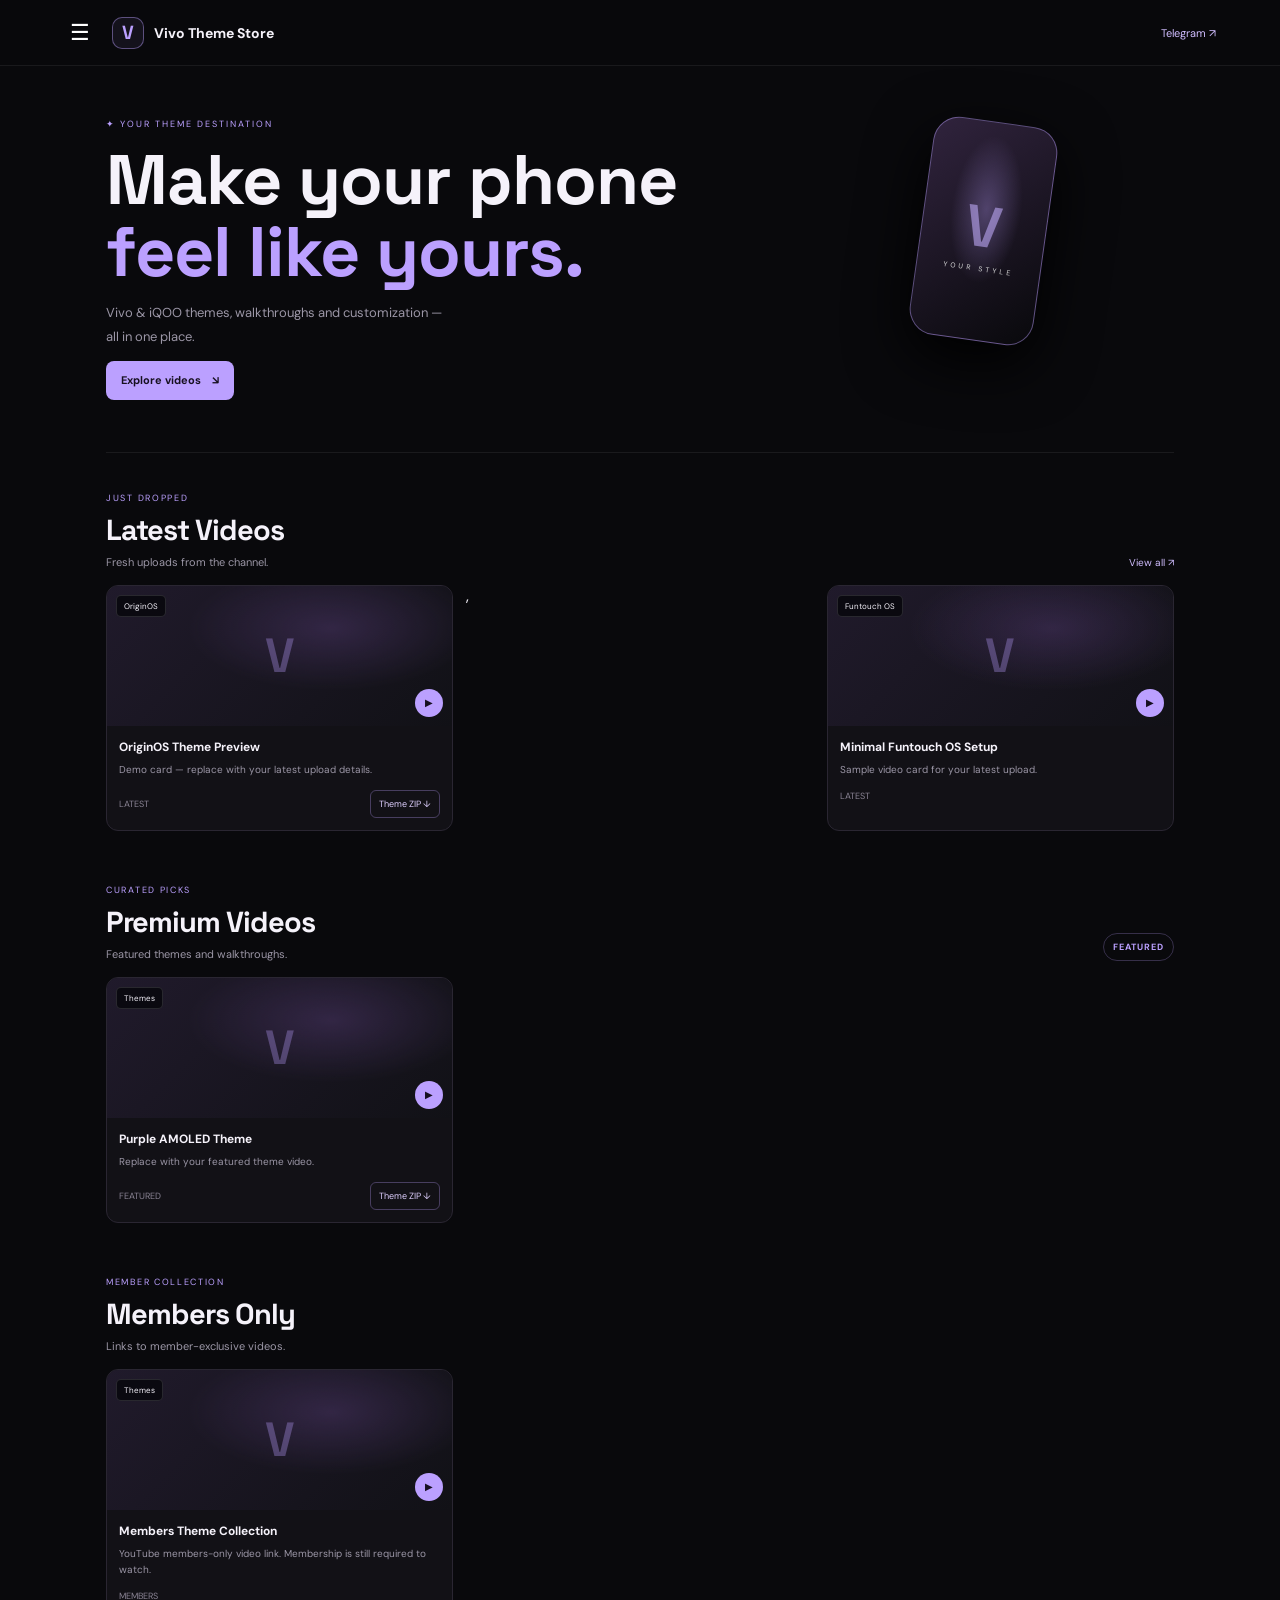
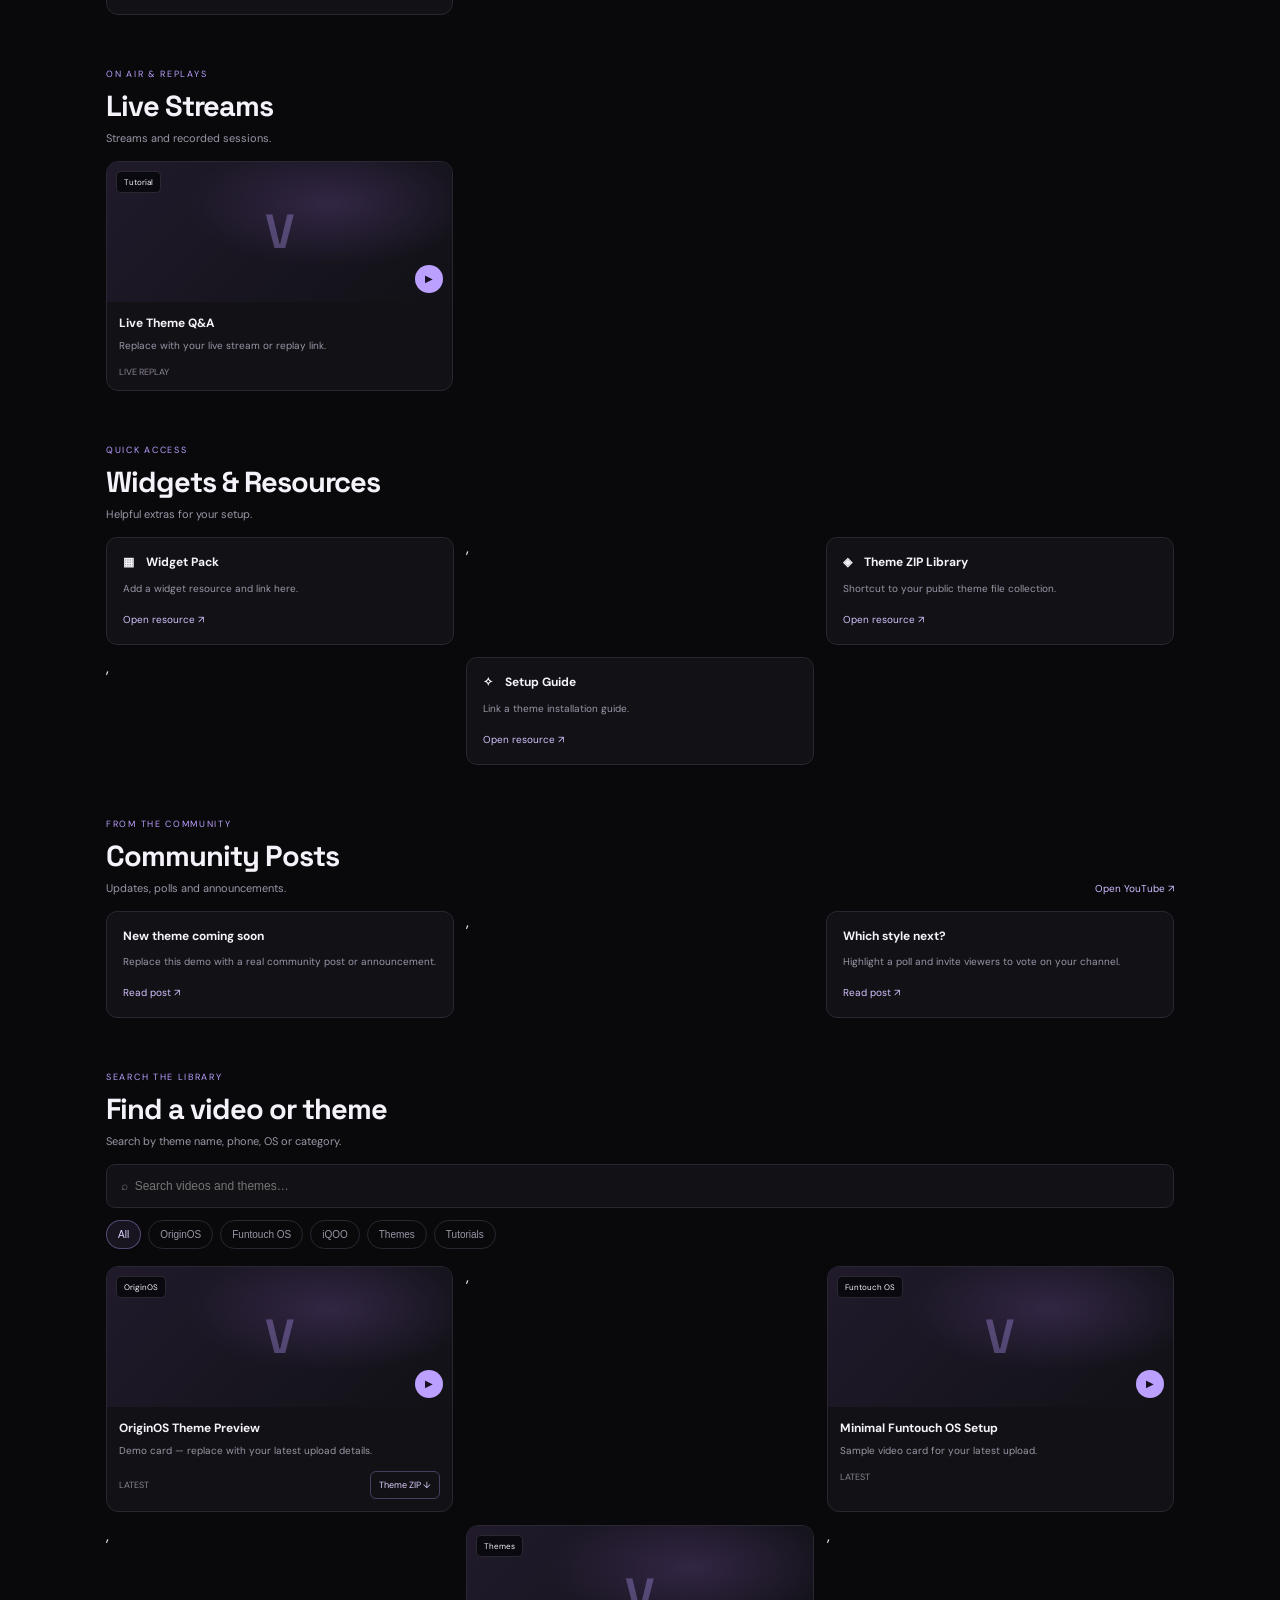
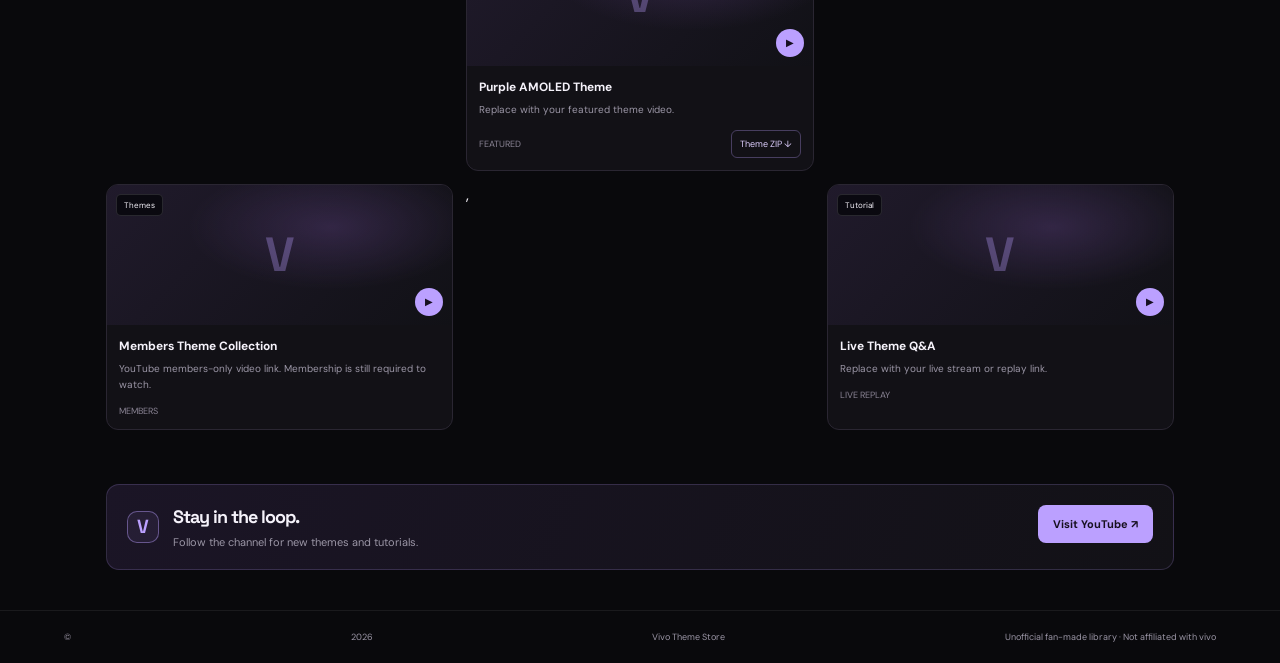
==== index.html @ 653938eb "Add files via upload" ====
<!doctype html><html lang="en"><head><meta charset="utf-8"><meta name="viewport" content="width=device-width,initial-scale=1"><meta name="theme-color" content="#09090c"><title>Vivo Theme Store</title><link rel="stylesheet" href="style.css"></head><body>
<header><button id="open" aria-label="Open menu">☰</button><a class="brand" href="#home"><span class="logo">V</span> Vivo Theme Store</a><a id="telegramTop" class="toplink" href="#" target="_blank">Telegram ↗</a></header>
<div id="shade"></div><aside id="sidebar"><div class="sidebrand"><span class="logo">V</span><b>Vivo Theme Store</b><button id="close">×</button></div><p class="label">LIBRARY</p><nav><a href="#latest">◷　Latest Videos</a><a href="#premium">✦　Premium Videos</a><a href="#members">♙　Members Only</a><a href="#live">◉　Live Streams</a><a href="#widgets">▦　Widgets</a><a href="#community">▤　Community Posts</a></nav><p class="label">CONNECT</p><a id="telegramSide" href="#" target="_blank">➤　Telegram Channel ↗</a><small class="sidefoot">Themes · Tutorials · Customization</small></aside>
<main id="home"><section class="hero"><div class="eyebrow">✦ YOUR THEME DESTINATION</div><h1>Make your phone<br><span>feel like yours.</span></h1><p>Vivo & iQOO themes, walkthroughs and customization — all in one place.</p><a class="button" href="#latest">Explore videos　↘</a><div class="hero-phone"><div>V</div><small>YOUR STYLE</small></div></section>
<section id="latest" class="section"><div class="head"><div><small>JUST DROPPED</small><h2>Latest Videos</h2><p>Fresh uploads from the channel.</p></div><a href="#all">View all ↗</a></div><div class="cards" id="latestGrid"></div></section>
<section id="premium" class="section"><div class="head"><div><small>CURATED PICKS</small><h2>Premium Videos</h2><p>Featured themes and walkthroughs.</p></div><b class="pill">FEATURED</b></div><div class="cards" id="premiumGrid"></div></section>
<section id="members" class="section"><div class="head"><div><small>MEMBER COLLECTION</small><h2>Members Only</h2><p>Links to member-exclusive videos.</p></div></div><div class="cards" id="membersGrid"></div></section>
<section id="live" class="section"><div class="head"><div><small>ON AIR & REPLAYS</small><h2>Live Streams</h2><p>Streams and recorded sessions.</p></div></div><div class="cards" id="liveGrid"></div></section>
<section id="widgets" class="section"><div class="head"><div><small>QUICK ACCESS</small><h2>Widgets & Resources</h2><p>Helpful extras for your setup.</p></div></div><div class="resources" id="resources"></div></section>
<section id="community" class="section"><div class="head"><div><small>FROM THE COMMUNITY</small><h2>Community Posts</h2><p>Updates, polls and announcements.</p></div><a id="ytCommunity" href="#" target="_blank">Open YouTube ↗</a></div><div class="resources" id="posts"></div></section>
<section id="all" class="section"><div class="head"><div><small>SEARCH THE LIBRARY</small><h2>Find a video or theme</h2><p>Search by theme name, phone, OS or category.</p></div></div><input id="search" placeholder="⌕  Search videos and themes…"><div id="filters"><button class="active" data-cat="All">All</button><button data-cat="OriginOS">OriginOS</button><button data-cat="Funtouch OS">Funtouch OS</button><button data-cat="iQOO">iQOO</button><button data-cat="Themes">Themes</button><button data-cat="Tutorial">Tutorials</button></div><div class="cards" id="allGrid"></div></section>
<section class="cta"><div class="logo">V</div><div><h2>Stay in the loop.</h2><p>Follow the channel for new themes and tutorials.</p></div><a class="button" id="youtube" href="#" target="_blank">Visit YouTube ↗</a></section></main><footer>© <span id="year"></span> Vivo Theme Store <span>Unofficial fan-made library · Not affiliated with vivo</span></footer><script src="app.js"></script></body></html>
---- style.css ----
@import url('https://fonts.googleapis.com/css2?family=DM+Sans:wght@400;500;600;700&family=Space+Grotesk:wght@400;500;600;700&display=swap');:root{color-scheme:dark;--bg:#09090c;--panel:#121116;--line:#2a2632;--text:#f5f2fa;--muted:#9b96a6;--purple:#bba0ff}*{box-sizing:border-box}html{scroll-behavior:smooth;scroll-padding-top:80px}body{margin:0;background:var(--bg);color:var(--text);font-family:'DM Sans',sans-serif}a{color:inherit;text-decoration:none}header{height:66px;position:sticky;top:0;z-index:5;display:flex;align-items:center;gap:16px;padding:0 5%;background:#09090ced;backdrop-filter:blur(14px);border-bottom:1px solid #ffffff12}header button{background:none;border:0;color:white;font-size:22px;cursor:pointer}.brand{display:flex;align-items:center;gap:10px;font-size:14px;font-weight:700}.logo{display:inline-grid;place-items:center;width:32px;height:32px;border-radius:10px;border:1px solid #bba0ff70;color:var(--purple);background:#bba0ff12;font:700 19px 'Space Grotesk'}.toplink{margin-left:auto;font-size:11px;color:#d0bdff}#shade{position:fixed;inset:0;background:#0009;z-index:8;display:none}#shade.show{display:block}aside{position:fixed;inset:0 auto 0 0;width:min(290px,86vw);background:#111116;border-right:1px solid var(--line);z-index:9;padding:20px 16px;transform:translateX(-105%);transition:.2s;display:flex;flex-direction:column}aside.show{transform:none}.sidebrand{display:flex;align-items:center;gap:10px;padding-bottom:20px;border-bottom:1px solid var(--line);font-size:13px}.sidebrand button{margin-left:auto;background:none;color:#aaa;border:0;font-size:25px}.label,small{letter-spacing:1.7px;color:var(--purple);font-size:9px}.label{margin:22px 8px 10px}nav{display:grid;gap:4px}nav a,aside>a{font-size:12px;padding:12px 10px;border-radius:8px;color:#ccc}nav a:hover,aside>a:hover{background:#bba0ff15}.sidefoot{margin-top:auto;padding:16px 8px;color:#777;border-top:1px solid var(--line)}main{max-width:1120px;margin:auto;padding:0 26px}.hero{min-height:335px;display:flex;flex-direction:column;justify-content:center;position:relative;overflow:hidden;border-bottom:1px solid #ffffff12;padding:52px 0}.eyebrow{color:var(--purple);font-size:9px;letter-spacing:2px;margin-bottom:14px}h1,h2{font-family:'Space Grotesk',sans-serif;letter-spacing:-1px;margin:0}h1{font-size:clamp(42px,7vw,70px);line-height:1.03;z-index:1}h1 span{color:var(--purple)}.hero p{color:var(--muted);font-size:13px;max-width:340px;line-height:1.8;z-index:1}.button{display:inline-block;background:var(--purple);color:#171020;padding:12px 15px;border-radius:8px;font-size:11px;font-weight:700;align-self:flex-start;z-index:1}.hero-phone{position:absolute;right:12%;top:55px;width:125px;height:220px;border:1px solid #bba0ff70;border-radius:26px;background:radial-gradient(ellipse at 50% 40%,#bba0ff50,transparent 40%),linear-gradient(140deg,#30233d,#09090c);display:flex;align-items:center;justify-content:center;flex-direction:column;transform:rotate(8deg);box-shadow:0 20px 60px #000}.hero-phone div{font:700 58px 'Space Grotesk';color:#c5afff90}.hero-phone small{font-size:7px;color:#ddd;letter-spacing:3px}.section{padding:32px 0 14px;scroll-margin-top:75px}.head{display:flex;align-items:end;justify-content:space-between;gap:10px;margin-bottom:16px}.head h2{font-size:clamp(22px,3vw,29px);margin-top:5px}.head p,.cta p{color:var(--muted);font-size:11px;margin:7px 0 0}.head>a{font-size:10px;color:#d0bdff;white-space:nowrap}.pill{font-size:9px;letter-spacing:1px;color:var(--purple);border:1px solid #bba0ff40;padding:7px 9px;border-radius:30px}.cards{display:grid;grid-template-columns:repeat(3,minmax(0,1fr));gap:13px}.card{background:var(--panel);border:1px solid var(--line);border-radius:12px;overflow:hidden;min-width:0}.thumb{height:140px;display:grid;place-items:center;position:relative;background:radial-gradient(ellipse at 65% 30%,#6c4a9550,transparent 45%),linear-gradient(135deg,#201a2b,#111116)}.thumb img{width:100%;height:100%;object-fit:cover}.thumb b{font:700 48px 'Space Grotesk';color:#bba0ff55}.tag{position:absolute;left:9px;top:9px;font-size:8px;background:#08080cd9;border:1px solid #ffffff20;padding:5px 7px;border-radius:5px}.play{position:absolute;right:9px;bottom:9px;border-radius:50%;width:28px;height:28px;display:grid;place-items:center;background:var(--purple);color:#160f20;font-size:10px}.info{padding:12px}.info h3{font-size:12px;line-height:1.5;margin:0 0 6px}.info p{font-size:10px;line-height:1.6;color:var(--muted);margin:0 0 12px}.bottom{display:flex;justify-content:space-between;align-items:center;gap:6px;font-size:9px;color:#898393}.download{color:#dfd0ff;border:1px solid #bba0ff50;padding:7px 8px;border-radius:6px;white-space:nowrap}.resources{display:grid;grid-template-columns:repeat(3,minmax(0,1fr));gap:12px}.resource{background:var(--panel);border:1px solid var(--line);border-radius:11px;padding:16px}.resource h3{font-size:12px;margin:0 0 8px}.resource p{font-size:10px;color:var(--muted);line-height:1.6}.resource a{color:#d4c2ff;font-size:10px}input#search{width:100%;background:var(--panel);border:1px solid var(--line);border-radius:9px;padding:14px;color:white;outline:0;font-size:12px}#filters{display:flex;gap:7px;flex-wrap:wrap;margin:12px 0 17px}#filters button{background:none;border:1px solid var(--line);border-radius:30px;padding:8px 11px;color:var(--muted);font-size:10px}#filters button.active{background:#bba0ff15;color:#e1d3ff;border-color:#bba0ff60}.cta{display:flex;align-items:center;gap:14px;background:linear-gradient(110deg,#1b1526,#121116);border:1px solid #bba0ff30;border-radius:13px;padding:20px;margin:40px 0}.cta h2{font-size:18px}.cta .button{margin-left:auto;white-space:nowrap}footer{border-top:1px solid #ffffff12;padding:20px 5%;display:flex;justify-content:space-between;gap:12px;flex-wrap:wrap;color:var(--muted);font-size:9px}@media(max-width:680px){main{padding:0 16px}.hero-phone{right:-45px;opacity:.55}.hero p{max-width:260px}.cards{grid-template-columns:repeat(2,minmax(0,1fr));gap:9px}.thumb{height:120px}.info{padding:10px}.resources{grid-template-columns:repeat(2,minmax(0,1fr))}.section{padding-top:28px}.cta{padding:15px;flex-wrap:wrap}.cta .button{margin-left:57px}}@media(max-width:390px){.cards,.resources{grid-template-columns:1fr}.thumb{height:175px}.brand{font-size:12px}.hero-phone{right:-85px}.toplink{font-size:10px}}
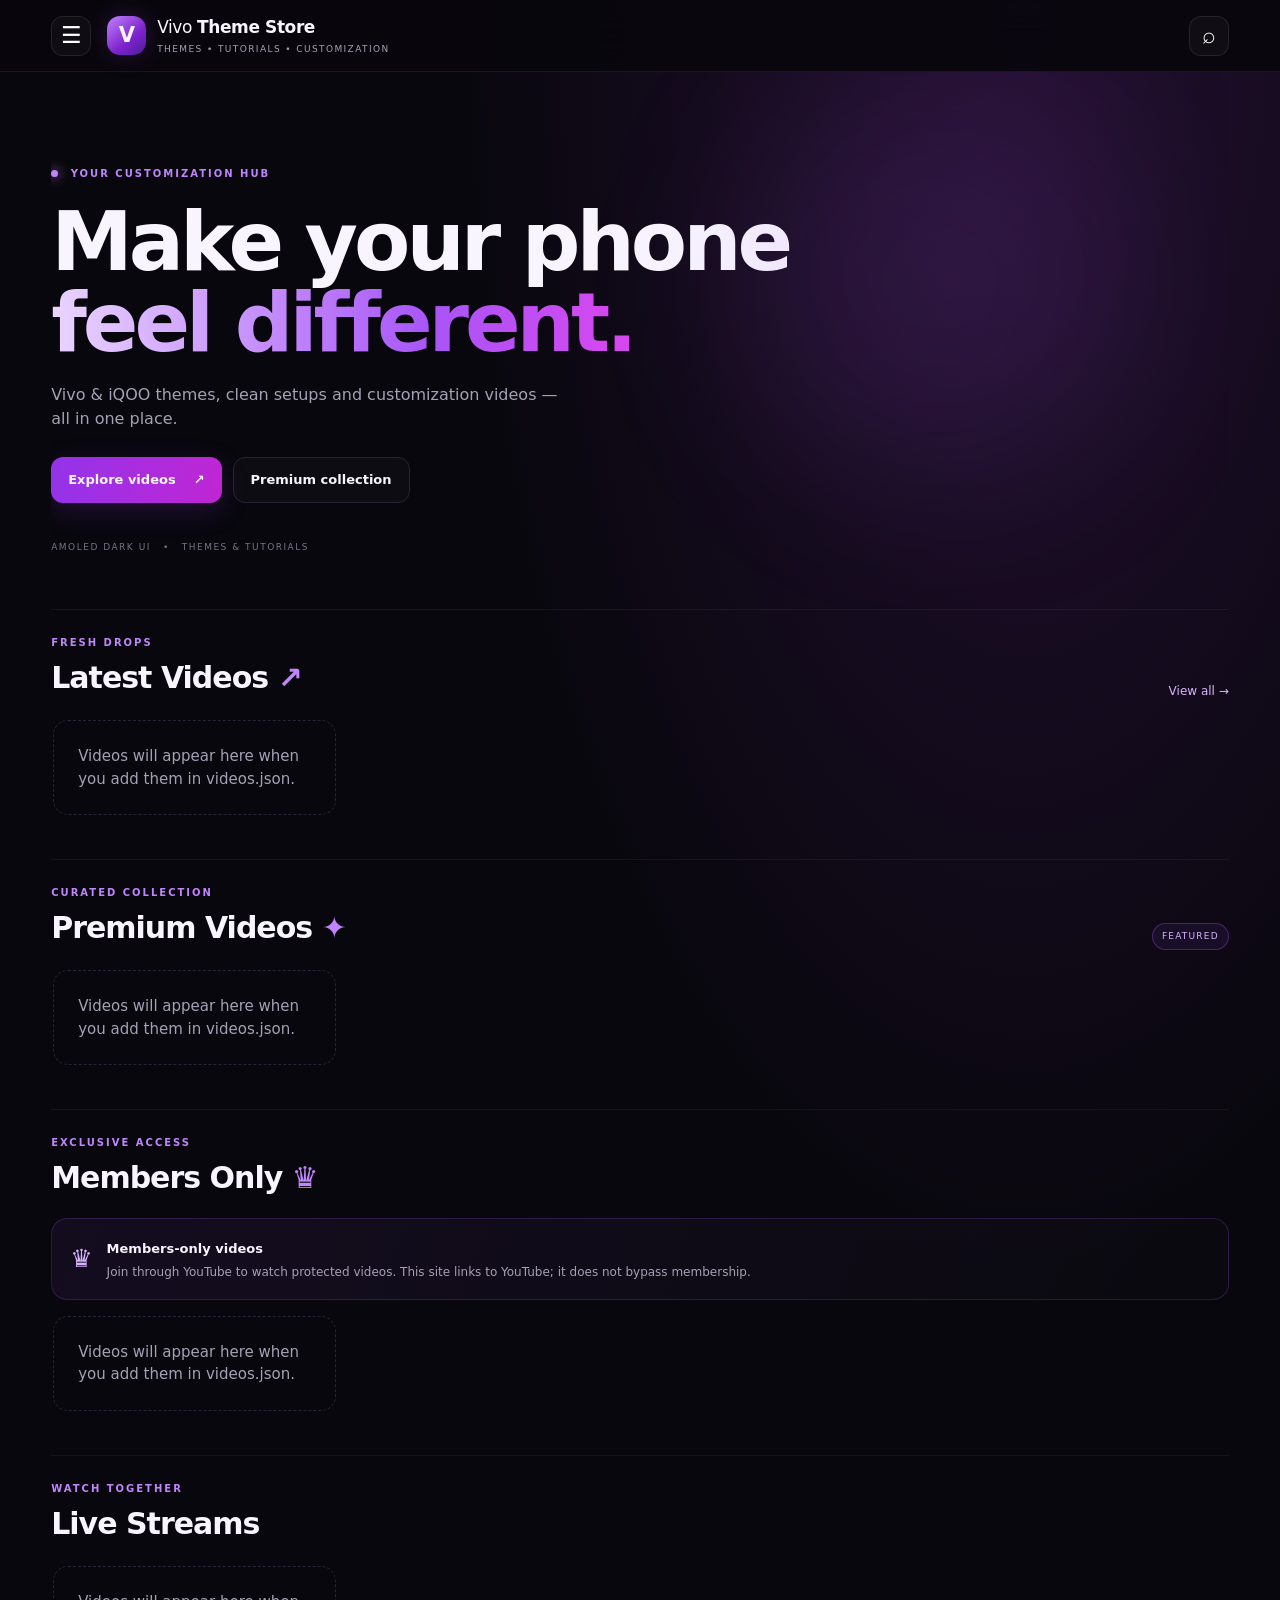
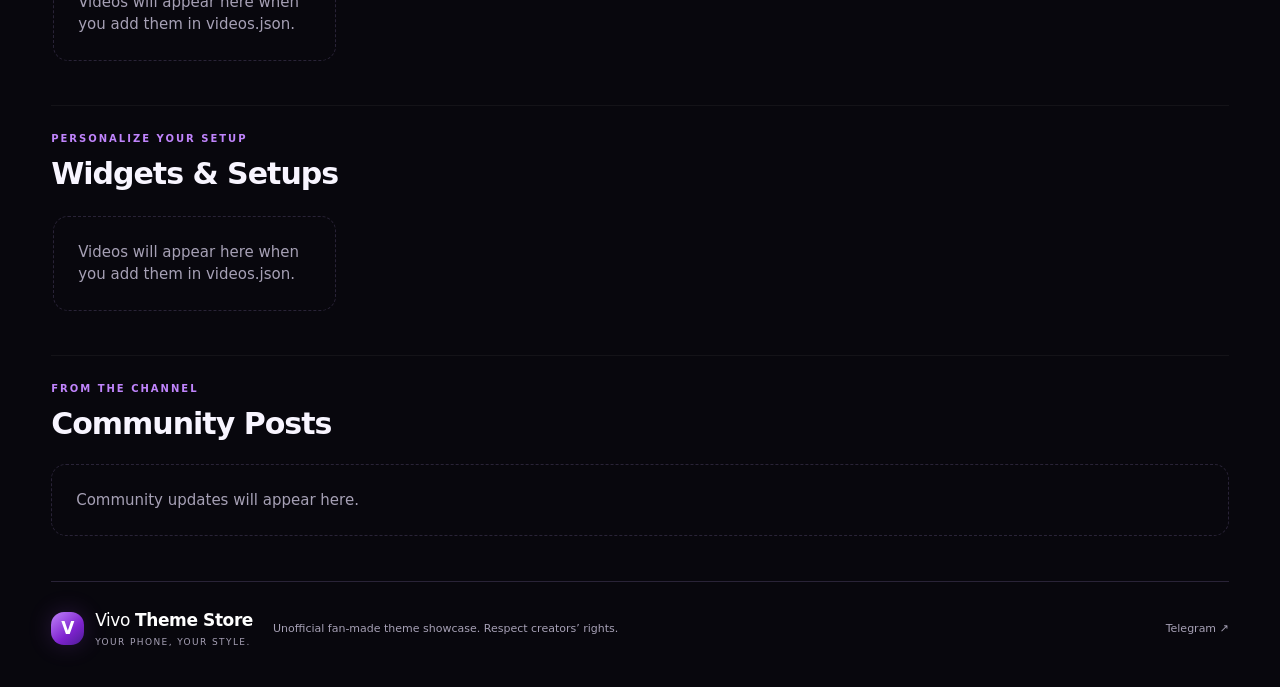
==== commit b612323d: "Add files via upload" ====
--- a/index.html
+++ b/index.html
@@ -1,12 +1,20 @@
-<!doctype html><html lang="en"><head><meta charset="utf-8"><meta name="viewport" content="width=device-width,initial-scale=1"><meta name="theme-color" content="#09090c"><title>Vivo Theme Store</title><link rel="stylesheet" href="style.css"></head><body>
-<header><button id="open" aria-label="Open menu">☰</button><a class="brand" href="#home"><span class="logo">V</span> Vivo Theme Store</a><a id="telegramTop" class="toplink" href="#" target="_blank">Telegram ↗</a></header>
-<div id="shade"></div><aside id="sidebar"><div class="sidebrand"><span class="logo">V</span><b>Vivo Theme Store</b><button id="close">×</button></div><p class="label">LIBRARY</p><nav><a href="#latest">◷　Latest Videos</a><a href="#premium">✦　Premium Videos</a><a href="#members">♙　Members Only</a><a href="#live">◉　Live Streams</a><a href="#widgets">▦　Widgets</a><a href="#community">▤　Community Posts</a></nav><p class="label">CONNECT</p><a id="telegramSide" href="#" target="_blank">➤　Telegram Channel ↗</a><small class="sidefoot">Themes · Tutorials · Customization</small></aside>
-<main id="home"><section class="hero"><div class="eyebrow">✦ YOUR THEME DESTINATION</div><h1>Make your phone<br><span>feel like yours.</span></h1><p>Vivo & iQOO themes, walkthroughs and customization — all in one place.</p><a class="button" href="#latest">Explore videos　↘</a><div class="hero-phone"><div>V</div><small>YOUR STYLE</small></div></section>
-<section id="latest" class="section"><div class="head"><div><small>JUST DROPPED</small><h2>Latest Videos</h2><p>Fresh uploads from the channel.</p></div><a href="#all">View all ↗</a></div><div class="cards" id="latestGrid"></div></section>
-<section id="premium" class="section"><div class="head"><div><small>CURATED PICKS</small><h2>Premium Videos</h2><p>Featured themes and walkthroughs.</p></div><b class="pill">FEATURED</b></div><div class="cards" id="premiumGrid"></div></section>
-<section id="members" class="section"><div class="head"><div><small>MEMBER COLLECTION</small><h2>Members Only</h2><p>Links to member-exclusive videos.</p></div></div><div class="cards" id="membersGrid"></div></section>
-<section id="live" class="section"><div class="head"><div><small>ON AIR & REPLAYS</small><h2>Live Streams</h2><p>Streams and recorded sessions.</p></div></div><div class="cards" id="liveGrid"></div></section>
-<section id="widgets" class="section"><div class="head"><div><small>QUICK ACCESS</small><h2>Widgets & Resources</h2><p>Helpful extras for your setup.</p></div></div><div class="resources" id="resources"></div></section>
-<section id="community" class="section"><div class="head"><div><small>FROM THE COMMUNITY</small><h2>Community Posts</h2><p>Updates, polls and announcements.</p></div><a id="ytCommunity" href="#" target="_blank">Open YouTube ↗</a></div><div class="resources" id="posts"></div></section>
-<section id="all" class="section"><div class="head"><div><small>SEARCH THE LIBRARY</small><h2>Find a video or theme</h2><p>Search by theme name, phone, OS or category.</p></div></div><input id="search" placeholder="⌕  Search videos and themes…"><div id="filters"><button class="active" data-cat="All">All</button><button data-cat="OriginOS">OriginOS</button><button data-cat="Funtouch OS">Funtouch OS</button><button data-cat="iQOO">iQOO</button><button data-cat="Themes">Themes</button><button data-cat="Tutorial">Tutorials</button></div><div class="cards" id="allGrid"></div></section>
-<section class="cta"><div class="logo">V</div><div><h2>Stay in the loop.</h2><p>Follow the channel for new themes and tutorials.</p></div><a class="button" id="youtube" href="#" target="_blank">Visit YouTube ↗</a></section></main><footer>© <span id="year"></span> Vivo Theme Store <span>Unofficial fan-made library · Not affiliated with vivo</span></footer><script src="app.js"></script></body></html>+<!doctype html>
+<html lang="en">
+<head>
+<meta charset="utf-8"><meta name="viewport" content="width=device-width,initial-scale=1"><meta name="theme-color" content="#08070d">
+<title>Vivo Theme Store</title><meta name="description" content="Discover Vivo and iQOO themes, videos and downloads."><link rel="stylesheet" href="style.css">
+</head>
+<body>
+<header class="topbar"><button class="icon-btn" id="menuBtn" aria-label="Open menu">☰</button><a class="brand" href="#home"><span class="brand-mark">V</span><span>Vivo <b>Theme Store</b><small>THEMES • TUTORIALS • CUSTOMIZATION</small></span></a><button class="icon-btn" id="searchBtn" aria-label="Search">⌕</button></header>
+<div class="scrim" id="scrim"></div><aside class="sidebar" id="sidebar"><div class="side-head"><span class="brand-mark">V</span><div><b>Vivo Theme Store</b><small>Explore more</small></div><button class="icon-btn" id="closeMenu" aria-label="Close menu">×</button></div><nav><a href="#latest">▶ Latest Videos</a><a href="#premium">✦ Premium Videos</a><a href="#members">♛ Members Only</a><a href="#live">◉ Live Stream Videos</a><a href="#widgets">▦ Widgets</a><a href="#community">▤ Community Posts</a><a id="telegramLink" href="https://t.me/your_channel" target="_blank" rel="noopener">➤ Telegram Channel</a></nav><div class="side-foot">Made for Vivo & iQOO fans 💜</div></aside>
+<main id="home"><section class="hero"><div class="hero-glow"></div><div class="eyebrow"><span class="live-dot"></span> YOUR CUSTOMIZATION HUB</div><h1>Make your phone<br><span>feel different.</span></h1><p>Vivo & iQOO themes, clean setups and customization videos — all in one place.</p><div class="hero-actions"><a class="btn primary" href="#latest">Explore videos <span>↗</span></a><a class="btn ghost" href="#premium">Premium collection</a></div><div class="hero-meta"><span>AMOLED DARK UI</span><span>•</span><span>THEMES & TUTORIALS</span></div></section>
+<div class="search-wrap" id="searchWrap"><input id="searchInput" type="search" placeholder="Search videos, themes, widgets…" aria-label="Search videos"><button class="icon-btn" id="clearSearch" aria-label="Clear search">×</button></div>
+<section class="content-section" id="latest"><div class="section-head"><div><div class="eyebrow">FRESH DROPS</div><h2>Latest Videos <span class="accent">↗</span></h2></div><a class="text-link" href="#latest">View all <span>→</span></a></div><div class="video-row" id="latestGrid"></div></section>
+<section class="content-section" id="premium"><div class="section-head"><div><div class="eyebrow">CURATED COLLECTION</div><h2>Premium Videos <span class="accent">✦</span></h2></div><span class="pill">FEATURED</span></div><div class="video-row" id="premiumGrid"></div></section>
+<section class="content-section" id="members"><div class="section-head"><div><div class="eyebrow">EXCLUSIVE ACCESS</div><h2>Members Only <span class="accent">♛</span></h2></div></div><div class="notice"><span class="notice-icon">♛</span><div><b>Members-only videos</b><p>Join through YouTube to watch protected videos. This site links to YouTube; it does not bypass membership.</p></div></div><div class="video-row" id="membersGrid"></div></section>
+<section class="content-section" id="live"><div class="section-head"><div><div class="eyebrow">WATCH TOGETHER</div><h2>Live Streams</h2></div></div><div class="video-row" id="liveGrid"></div></section>
+<section class="content-section" id="widgets"><div class="section-head"><div><div class="eyebrow">PERSONALIZE YOUR SETUP</div><h2>Widgets & Setups</h2></div></div><div class="video-row" id="widgetsGrid"></div></section>
+<section class="content-section" id="community"><div class="section-head"><div><div class="eyebrow">FROM THE CHANNEL</div><h2>Community Posts</h2></div></div><div id="communityGrid" class="community-grid"></div></section>
+<footer><a class="brand footer-brand" href="#home"><span class="brand-mark">V</span><span>Vivo <b>Theme Store</b><small>YOUR PHONE, YOUR STYLE.</small></span></a><div>Unofficial fan-made theme showcase. Respect creators’ rights.</div><a id="footerTelegram" href="https://t.me/your_channel" target="_blank" rel="noopener">Telegram ↗</a></footer>
+</main><div class="toast" id="toast" role="status"></div><script src="app.js"></script>
+</body></html>
--- a/style.css
+++ b/style.css
@@ -1 +1 @@
-@import url('https://fonts.googleapis.com/css2?family=DM+Sans:wght@400;500;600;700&family=Space+Grotesk:wght@400;500;600;700&display=swap');:root{color-scheme:dark;--bg:#09090c;--panel:#121116;--line:#2a2632;--text:#f5f2fa;--muted:#9b96a6;--purple:#bba0ff}*{box-sizing:border-box}html{scroll-behavior:smooth;scroll-padding-top:80px}body{margin:0;background:var(--bg);color:var(--text);font-family:'DM Sans',sans-serif}a{color:inherit;text-decoration:none}header{height:66px;position:sticky;top:0;z-index:5;display:flex;align-items:center;gap:16px;padding:0 5%;background:#09090ced;backdrop-filter:blur(14px);border-bottom:1px solid #ffffff12}header button{background:none;border:0;color:white;font-size:22px;cursor:pointer}.brand{display:flex;align-items:center;gap:10px;font-size:14px;font-weight:700}.logo{display:inline-grid;place-items:center;width:32px;height:32px;border-radius:10px;border:1px solid #bba0ff70;color:var(--purple);background:#bba0ff12;font:700 19px 'Space Grotesk'}.toplink{margin-left:auto;font-size:11px;color:#d0bdff}#shade{position:fixed;inset:0;background:#0009;z-index:8;display:none}#shade.show{display:block}aside{position:fixed;inset:0 auto 0 0;width:min(290px,86vw);background:#111116;border-right:1px solid var(--line);z-index:9;padding:20px 16px;transform:translateX(-105%);transition:.2s;display:flex;flex-direction:column}aside.show{transform:none}.sidebrand{display:flex;align-items:center;gap:10px;padding-bottom:20px;border-bottom:1px solid var(--line);font-size:13px}.sidebrand button{margin-left:auto;background:none;color:#aaa;border:0;font-size:25px}.label,small{letter-spacing:1.7px;color:var(--purple);font-size:9px}.label{margin:22px 8px 10px}nav{display:grid;gap:4px}nav a,aside>a{font-size:12px;padding:12px 10px;border-radius:8px;color:#ccc}nav a:hover,aside>a:hover{background:#bba0ff15}.sidefoot{margin-top:auto;padding:16px 8px;color:#777;border-top:1px solid var(--line)}main{max-width:1120px;margin:auto;padding:0 26px}.hero{min-height:335px;display:flex;flex-direction:column;justify-content:center;position:relative;overflow:hidden;border-bottom:1px solid #ffffff12;padding:52px 0}.eyebrow{color:var(--purple);font-size:9px;letter-spacing:2px;margin-bottom:14px}h1,h2{font-family:'Space Grotesk',sans-serif;letter-spacing:-1px;margin:0}h1{font-size:clamp(42px,7vw,70px);line-height:1.03;z-index:1}h1 span{color:var(--purple)}.hero p{color:var(--muted);font-size:13px;max-width:340px;line-height:1.8;z-index:1}.button{display:inline-block;background:var(--purple);color:#171020;padding:12px 15px;border-radius:8px;font-size:11px;font-weight:700;align-self:flex-start;z-index:1}.hero-phone{position:absolute;right:12%;top:55px;width:125px;height:220px;border:1px solid #bba0ff70;border-radius:26px;background:radial-gradient(ellipse at 50% 40%,#bba0ff50,transparent 40%),linear-gradient(140deg,#30233d,#09090c);display:flex;align-items:center;justify-content:center;flex-direction:column;transform:rotate(8deg);box-shadow:0 20px 60px #000}.hero-phone div{font:700 58px 'Space Grotesk';color:#c5afff90}.hero-phone small{font-size:7px;color:#ddd;letter-spacing:3px}.section{padding:32px 0 14px;scroll-margin-top:75px}.head{display:flex;align-items:end;justify-content:space-between;gap:10px;margin-bottom:16px}.head h2{font-size:clamp(22px,3vw,29px);margin-top:5px}.head p,.cta p{color:var(--muted);font-size:11px;margin:7px 0 0}.head>a{font-size:10px;color:#d0bdff;white-space:nowrap}.pill{font-size:9px;letter-spacing:1px;color:var(--purple);border:1px solid #bba0ff40;padding:7px 9px;border-radius:30px}.cards{display:grid;grid-template-columns:repeat(3,minmax(0,1fr));gap:13px}.card{background:var(--panel);border:1px solid var(--line);border-radius:12px;overflow:hidden;min-width:0}.thumb{height:140px;display:grid;place-items:center;position:relative;background:radial-gradient(ellipse at 65% 30%,#6c4a9550,transparent 45%),linear-gradient(135deg,#201a2b,#111116)}.thumb img{width:100%;height:100%;object-fit:cover}.thumb b{font:700 48px 'Space Grotesk';color:#bba0ff55}.tag{position:absolute;left:9px;top:9px;font-size:8px;background:#08080cd9;border:1px solid #ffffff20;padding:5px 7px;border-radius:5px}.play{position:absolute;right:9px;bottom:9px;border-radius:50%;width:28px;height:28px;display:grid;place-items:center;background:var(--purple);color:#160f20;font-size:10px}.info{padding:12px}.info h3{font-size:12px;line-height:1.5;margin:0 0 6px}.info p{font-size:10px;line-height:1.6;color:var(--muted);margin:0 0 12px}.bottom{display:flex;justify-content:space-between;align-items:center;gap:6px;font-size:9px;color:#898393}.download{color:#dfd0ff;border:1px solid #bba0ff50;padding:7px 8px;border-radius:6px;white-space:nowrap}.resources{display:grid;grid-template-columns:repeat(3,minmax(0,1fr));gap:12px}.resource{background:var(--panel);border:1px solid var(--line);border-radius:11px;padding:16px}.resource h3{font-size:12px;margin:0 0 8px}.resource p{font-size:10px;color:var(--muted);line-height:1.6}.resource a{color:#d4c2ff;font-size:10px}input#search{width:100%;background:var(--panel);border:1px solid var(--line);border-radius:9px;padding:14px;color:white;outline:0;font-size:12px}#filters{display:flex;gap:7px;flex-wrap:wrap;margin:12px 0 17px}#filters button{background:none;border:1px solid var(--line);border-radius:30px;padding:8px 11px;color:var(--muted);font-size:10px}#filters button.active{background:#bba0ff15;color:#e1d3ff;border-color:#bba0ff60}.cta{display:flex;align-items:center;gap:14px;background:linear-gradient(110deg,#1b1526,#121116);border:1px solid #bba0ff30;border-radius:13px;padding:20px;margin:40px 0}.cta h2{font-size:18px}.cta .button{margin-left:auto;white-space:nowrap}footer{border-top:1px solid #ffffff12;padding:20px 5%;display:flex;justify-content:space-between;gap:12px;flex-wrap:wrap;color:var(--muted);font-size:9px}@media(max-width:680px){main{padding:0 16px}.hero-phone{right:-45px;opacity:.55}.hero p{max-width:260px}.cards{grid-template-columns:repeat(2,minmax(0,1fr));gap:9px}.thumb{height:120px}.info{padding:10px}.resources{grid-template-columns:repeat(2,minmax(0,1fr))}.section{padding-top:28px}.cta{padding:15px;flex-wrap:wrap}.cta .button{margin-left:57px}}@media(max-width:390px){.cards,.resources{grid-template-columns:1fr}.thumb{height:175px}.brand{font-size:12px}.hero-phone{right:-85px}.toplink{font-size:10px}}+:root{color-scheme:dark;--bg:#08070d;--panel:#111019;--panel2:#171421;--line:#292337;--text:#f8f5ff;--muted:#a6a0b5;--purple:#a855f7;--pink:#d946ef;--radius:20px}*{box-sizing:border-box}html{scroll-behavior:smooth;scroll-padding-top:88px}body{margin:0;background:radial-gradient(ellipse at 80% 0%,#241032 0,transparent 36rem),var(--bg);color:var(--text);font:15px/1.5 system-ui,-apple-system,Segoe UI,sans-serif}a{color:inherit;text-decoration:none}button,input{font:inherit}.topbar{height:72px;position:sticky;top:0;z-index:10;display:flex;align-items:center;gap:16px;padding:0 clamp(16px,4vw,56px);background:#09070df0;border-bottom:1px solid #ffffff12;backdrop-filter:blur(18px)}.brand{display:flex;align-items:center;gap:11px;font-size:17px;letter-spacing:-.4px}.brand b{font-weight:800}.brand small,.side-head small{display:block;font-size:9px;letter-spacing:1.4px;color:var(--muted);margin-top:2px}.brand-mark{width:39px;height:39px;display:grid;place-items:center;border-radius:13px;background:linear-gradient(140deg,#c084fc,#7e22ce 60%,#4c1d95);box-shadow:0 0 24px #a855f733;font-weight:900;font-size:21px}.icon-btn{border:1px solid #ffffff17;background:#ffffff08;color:#fff;border-radius:12px;width:40px;height:40px;font-size:23px;cursor:pointer}.topbar .brand{flex:1}.sidebar{position:fixed;z-index:30;inset:0 auto 0 0;width:min(310px,86vw);padding:20px;background:#0c0a12;border-right:1px solid var(--line);transform:translateX(-105%);transition:transform .25s;display:flex;flex-direction:column}.sidebar.open{transform:translateX(0)}.scrim{position:fixed;z-index:29;inset:0;background:#0009;display:none}.scrim.show{display:block}.side-head{display:flex;align-items:center;gap:10px;padding-bottom:22px;border-bottom:1px solid var(--line)}.side-head>div{flex:1}.side-head .icon-btn{font-size:25px}nav{display:grid;gap:7px;padding-top:22px}nav a{padding:13px;border-radius:12px;color:#d9d2e7}nav a:hover{background:#a855f71c;color:white}.side-foot{margin-top:auto;color:var(--muted);font-size:12px;padding:18px 4px}main{max-width:1320px;margin:auto;padding:0 clamp(16px,4vw,56px)}.hero{position:relative;overflow:hidden;padding:clamp(46px,8vw,94px) 0 55px}.hero-glow{position:absolute;width:390px;height:390px;right:8%;top:12px;border-radius:50%;background:#9d4edd20;filter:blur(80px);pointer-events:none}.eyebrow{font-size:10px;letter-spacing:2px;color:#c084fc;font-weight:800}.live-dot{display:inline-block;width:7px;height:7px;background:#c084fc;border-radius:50%;margin-right:7px;box-shadow:0 0 12px #c084fc}.hero h1{font-size:clamp(43px,7.3vw,82px);line-height:.99;letter-spacing:-4px;margin:20px 0;max-width:760px}.hero h1 span{background:linear-gradient(90deg,#e9d5ff,#a855f7 65%,#d946ef);background-clip:text;color:transparent}.hero p{max-width:520px;color:var(--muted);font-size:16px}.hero-actions{display:flex;gap:11px;flex-wrap:wrap;margin-top:26px}.btn{display:inline-flex;align-items:center;gap:18px;padding:12px 17px;border-radius:12px;font-weight:750;font-size:13px}.primary{background:linear-gradient(100deg,#9333ea,#c026d3);box-shadow:0 8px 28px #9333ea30}.ghost{border:1px solid var(--line);background:#ffffff05}.hero-meta{display:flex;gap:12px;align-items:center;margin-top:38px;font-size:9px;letter-spacing:1.5px;color:#797286}.search-wrap{display:none;gap:8px;margin:0 0 24px}.search-wrap.visible{display:flex}.search-wrap input{width:100%;min-width:0;background:var(--panel);border:1px solid var(--line);border-radius:12px;padding:13px;color:white;outline:none}.content-section{padding:25px 0 30px;border-top:1px solid #ffffff0c}.section-head{display:flex;align-items:end;justify-content:space-between;gap:12px;margin-bottom:18px}.section-head h2{font-size:clamp(22px,3vw,30px);letter-spacing:-1px;margin:5px 0 0}.accent{color:#c084fc}.text-link{font-size:12px;color:#d8b4fe;white-space:nowrap}.pill{font-size:9px;letter-spacing:1.2px;border:1px solid #a855f755;background:#a855f714;padding:6px 9px;border-radius:30px;color:#d8b4fe}.video-row{display:grid;grid-auto-columns:minmax(225px,1fr);grid-auto-flow:column;grid-template-rows:1fr;gap:14px;overflow-x:auto;padding:2px 2px 14px;scrollbar-width:thin;scrollbar-color:#49315f transparent}.video-card{min-width:0;background:linear-gradient(145deg,#15121e,#0f0d15);border:1px solid #ffffff10;border-radius:17px;overflow:hidden;transition:transform .2s,border-color .2s}.video-card:hover{transform:translateY(-3px);border-color:#a855f755}.thumb{aspect-ratio:16/9;background:linear-gradient(135deg,#27103b,#12101b 55%,#4c1d95);position:relative;overflow:hidden;display:grid;place-items:center}.thumb img{width:100%;height:100%;object-fit:cover;display:block}.thumb-fallback{font-size:30px;font-weight:900;color:#d8b4fe;letter-spacing:-2px;text-shadow:0 0 28px #a855f7}.play{position:absolute;right:11px;bottom:10px;border-radius:9px;background:#09070dd9;border:1px solid #ffffff30;padding:5px 9px;font-size:11px}.card-body{padding:13px}.card-tag{font-size:9px;letter-spacing:1.2px;color:#c084fc;font-weight:800}.card-body h3{font-size:14px;line-height:1.35;margin:7px 0;color:#f7f2ff}.card-body p{font-size:11px;color:var(--muted);margin:0 0 12px}.card-actions{display:flex;gap:7px;flex-wrap:wrap}.small-btn{display:inline-flex;align-items:center;justify-content:center;padding:8px 10px;border-radius:9px;background:#a855f71c;border:1px solid #a855f733;font-size:11px;font-weight:750}.small-btn.secondary{background:#ffffff06;border-color:#ffffff15}.empty{color:var(--muted);padding:24px;border:1px dashed var(--line);border-radius:15px;grid-column:1/-1}.notice{display:flex;gap:14px;align-items:center;padding:18px;border-radius:16px;border:1px solid #a855f733;background:linear-gradient(110deg,#a855f714,#ffffff03);margin-bottom:14px}.notice-icon{font-size:25px;color:#d8b4fe}.notice b{font-size:13px}.notice p{font-size:12px;color:var(--muted);margin:3px 0 0}.community-grid{display:grid;grid-template-columns:repeat(auto-fit,minmax(220px,1fr));gap:12px}.community-card{background:var(--panel);border:1px solid var(--line);padding:17px;border-radius:15px}.community-card p{color:#d6d0df;font-size:13px;margin:0 0 12px}.community-card small{color:var(--muted)}footer{display:flex;align-items:center;gap:20px;flex-wrap:wrap;border-top:1px solid var(--line);padding:26px 0 38px;margin-top:15px;color:var(--muted);font-size:11px}footer>div{flex:1}.footer-brand{color:white}.footer-brand .brand-mark{width:33px;height:33px;font-size:17px}.toast{position:fixed;z-index:50;bottom:20px;left:50%;transform:translate(-50%,20px);opacity:0;background:#241632;border:1px solid #a855f766;padding:10px 16px;border-radius:12px;font-size:12px;transition:.2s;pointer-events:none}.toast.show{opacity:1;transform:translate(-50%,0)}@media(min-width:900px){.video-row{grid-auto-columns:calc((100% - 42px)/4)}.hero{min-height:410px}}@media(max-width:600px){.topbar{height:64px}.brand{font-size:15px}.brand-mark{width:35px;height:35px}.brand small{font-size:8px;letter-spacing:1px}.hero h1{letter-spacing:-2.5px}.hero{padding-top:52px}.video-row{grid-auto-columns:minmax(220px,78%)}.section-head{align-items:center}}
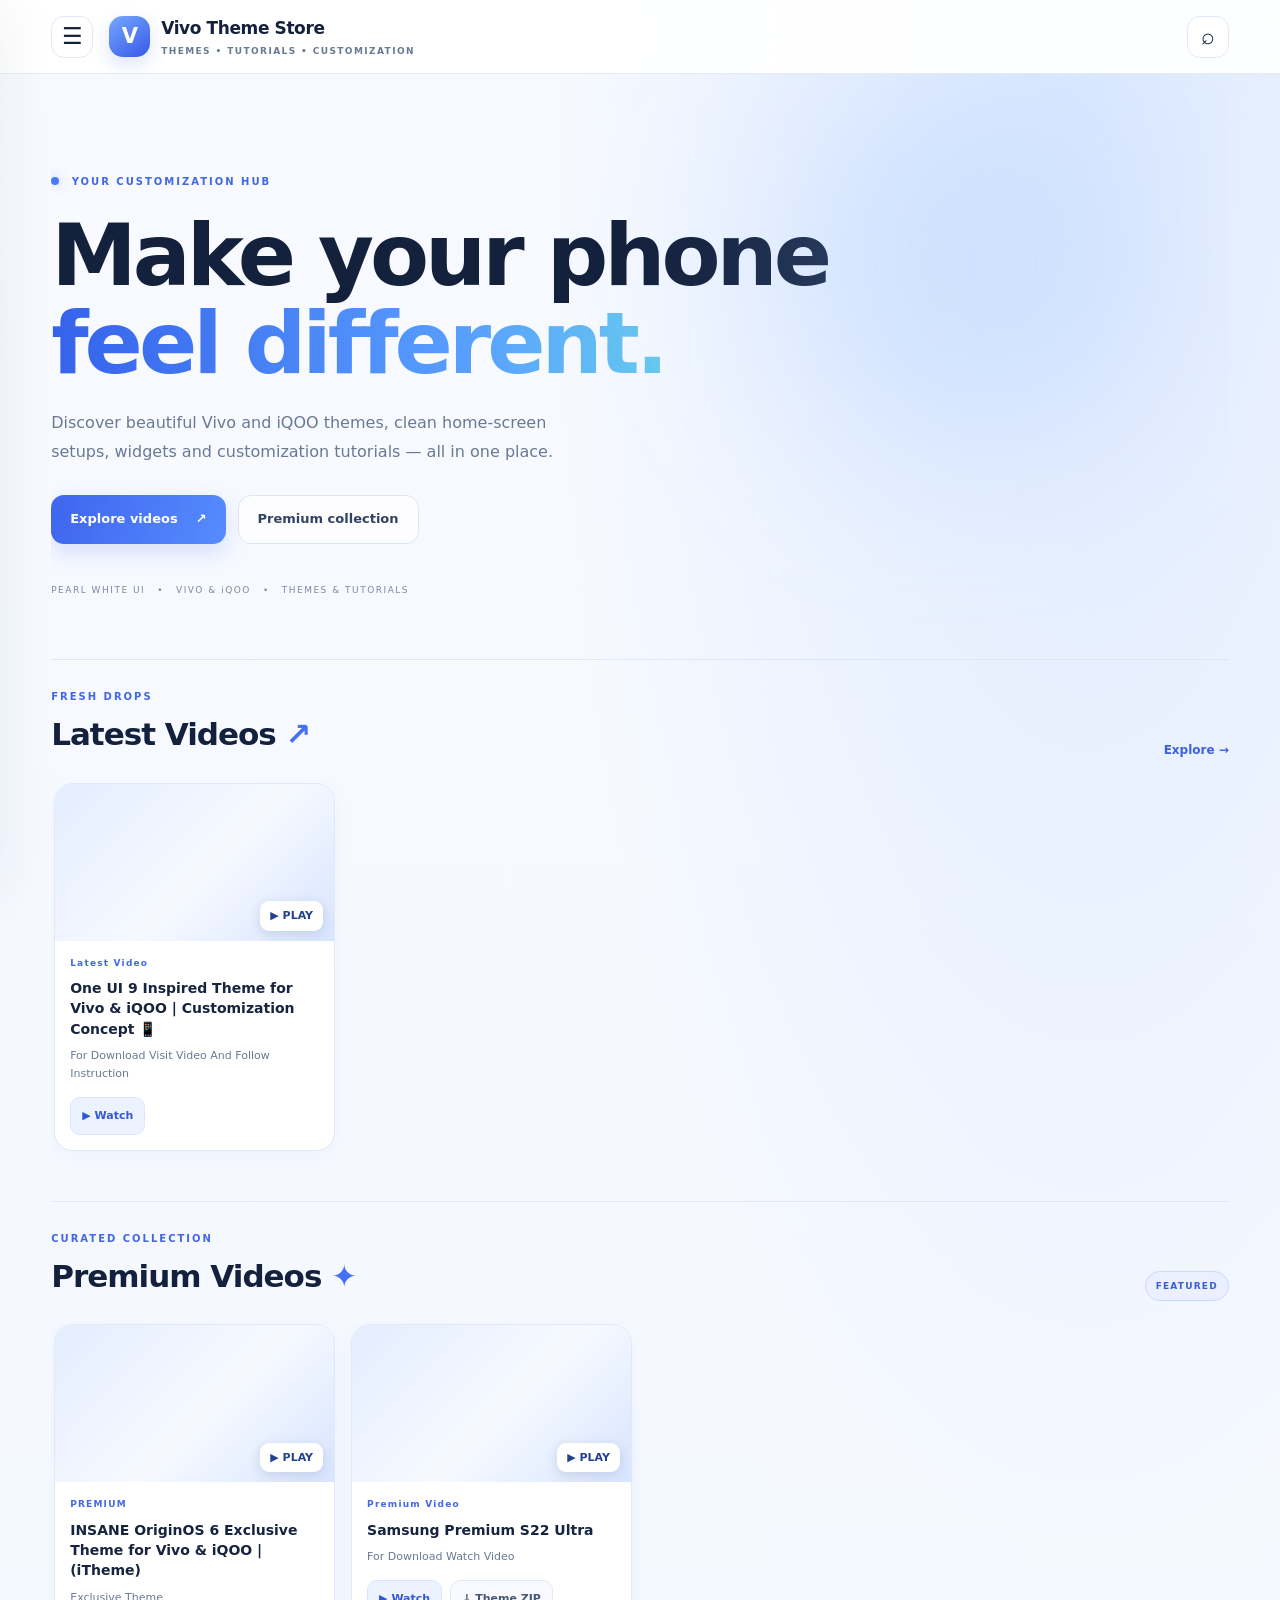
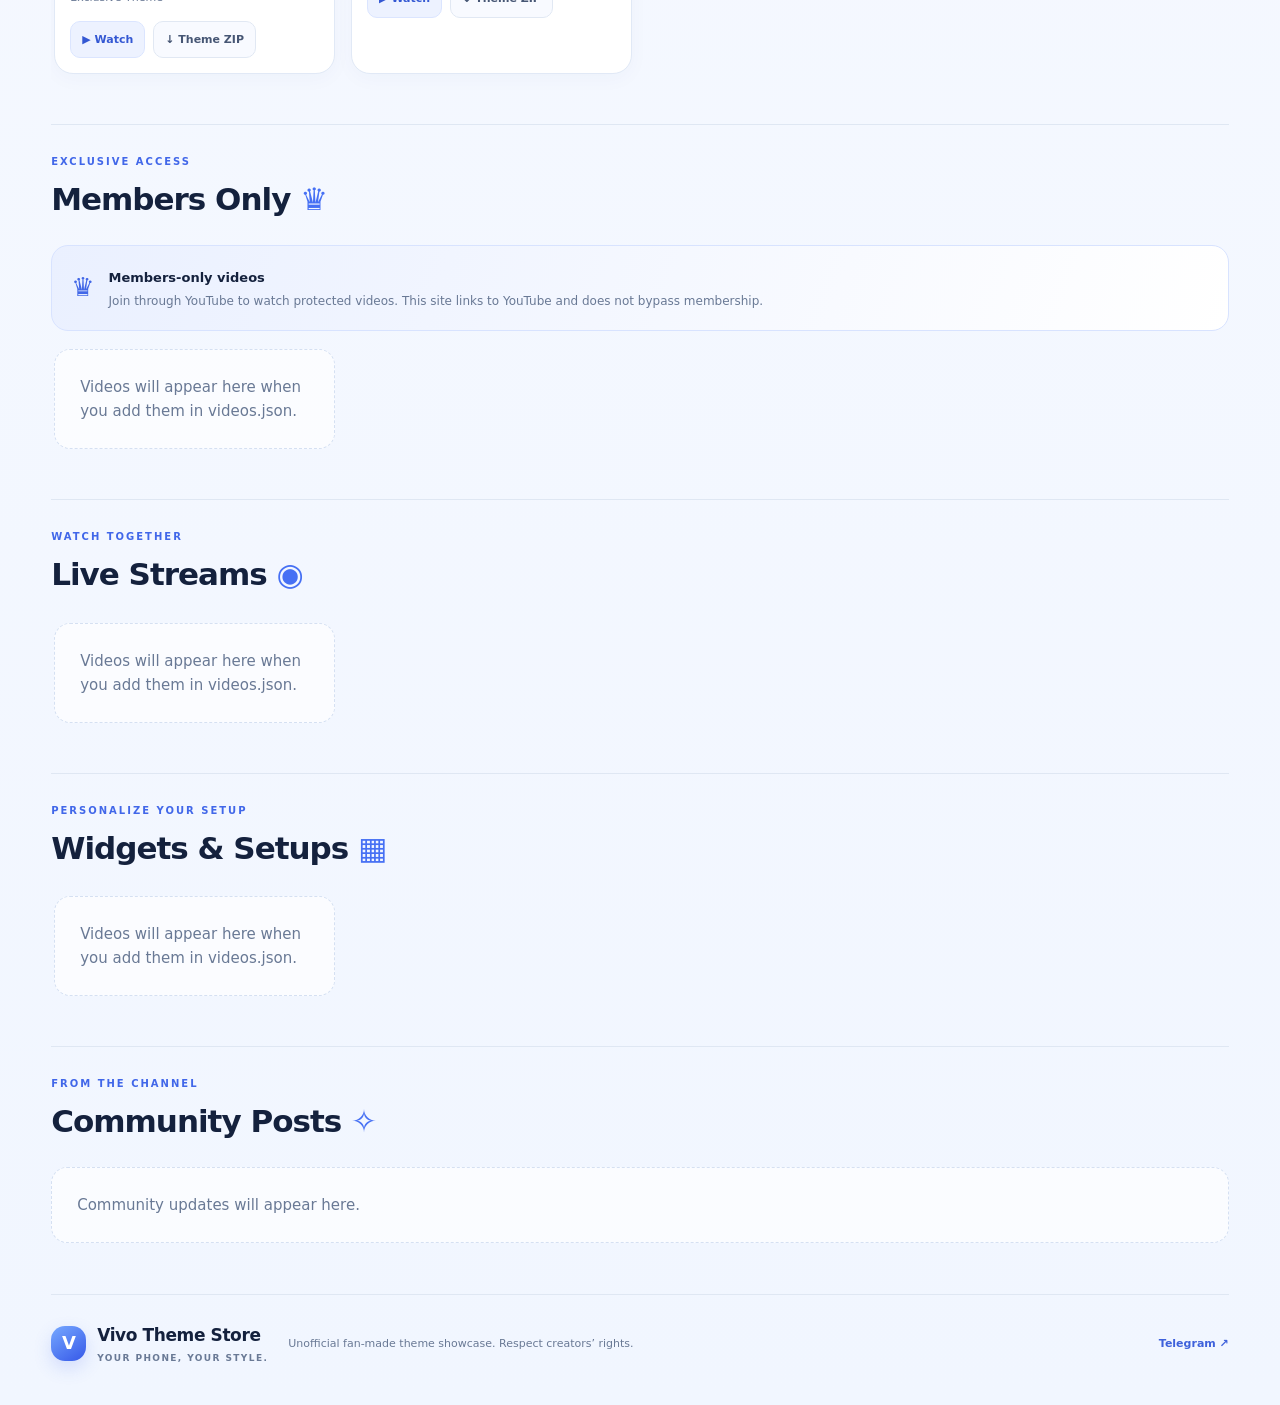
==== commit 2f1ad16f: "Update index.html" ====
--- a/index.html
+++ b/index.html
@@ -1,20 +1,199 @@
 <!doctype html>
 <html lang="en">
 <head>
-<meta charset="utf-8"><meta name="viewport" content="width=device-width,initial-scale=1"><meta name="theme-color" content="#08070d">
-<title>Vivo Theme Store</title><meta name="description" content="Discover Vivo and iQOO themes, videos and downloads."><link rel="stylesheet" href="style.css">
+  <meta charset="utf-8">
+  <meta name="viewport" content="width=device-width, initial-scale=1">
+  <meta name="theme-color" content="#f5f8ff">
+  <meta name="description" content="Discover Vivo and iQOO themes, customization videos, widgets and downloads in one place.">
+  <meta name="color-scheme" content="light">
+  <title>Vivo Theme Store — Themes & Customization</title>
+  <link rel="stylesheet" href="style.css">
 </head>
+
 <body>
-<header class="topbar"><button class="icon-btn" id="menuBtn" aria-label="Open menu">☰</button><a class="brand" href="#home"><span class="brand-mark">V</span><span>Vivo <b>Theme Store</b><small>THEMES • TUTORIALS • CUSTOMIZATION</small></span></a><button class="icon-btn" id="searchBtn" aria-label="Search">⌕</button></header>
-<div class="scrim" id="scrim"></div><aside class="sidebar" id="sidebar"><div class="side-head"><span class="brand-mark">V</span><div><b>Vivo Theme Store</b><small>Explore more</small></div><button class="icon-btn" id="closeMenu" aria-label="Close menu">×</button></div><nav><a href="#latest">▶ Latest Videos</a><a href="#premium">✦ Premium Videos</a><a href="#members">♛ Members Only</a><a href="#live">◉ Live Stream Videos</a><a href="#widgets">▦ Widgets</a><a href="#community">▤ Community Posts</a><a id="telegramLink" href="https://t.me/your_channel" target="_blank" rel="noopener">➤ Telegram Channel</a></nav><div class="side-foot">Made for Vivo & iQOO fans 💜</div></aside>
-<main id="home"><section class="hero"><div class="hero-glow"></div><div class="eyebrow"><span class="live-dot"></span> YOUR CUSTOMIZATION HUB</div><h1>Make your phone<br><span>feel different.</span></h1><p>Vivo & iQOO themes, clean setups and customization videos — all in one place.</p><div class="hero-actions"><a class="btn primary" href="#latest">Explore videos <span>↗</span></a><a class="btn ghost" href="#premium">Premium collection</a></div><div class="hero-meta"><span>AMOLED DARK UI</span><span>•</span><span>THEMES & TUTORIALS</span></div></section>
-<div class="search-wrap" id="searchWrap"><input id="searchInput" type="search" placeholder="Search videos, themes, widgets…" aria-label="Search videos"><button class="icon-btn" id="clearSearch" aria-label="Clear search">×</button></div>
-<section class="content-section" id="latest"><div class="section-head"><div><div class="eyebrow">FRESH DROPS</div><h2>Latest Videos <span class="accent">↗</span></h2></div><a class="text-link" href="#latest">View all <span>→</span></a></div><div class="video-row" id="latestGrid"></div></section>
-<section class="content-section" id="premium"><div class="section-head"><div><div class="eyebrow">CURATED COLLECTION</div><h2>Premium Videos <span class="accent">✦</span></h2></div><span class="pill">FEATURED</span></div><div class="video-row" id="premiumGrid"></div></section>
-<section class="content-section" id="members"><div class="section-head"><div><div class="eyebrow">EXCLUSIVE ACCESS</div><h2>Members Only <span class="accent">♛</span></h2></div></div><div class="notice"><span class="notice-icon">♛</span><div><b>Members-only videos</b><p>Join through YouTube to watch protected videos. This site links to YouTube; it does not bypass membership.</p></div></div><div class="video-row" id="membersGrid"></div></section>
-<section class="content-section" id="live"><div class="section-head"><div><div class="eyebrow">WATCH TOGETHER</div><h2>Live Streams</h2></div></div><div class="video-row" id="liveGrid"></div></section>
-<section class="content-section" id="widgets"><div class="section-head"><div><div class="eyebrow">PERSONALIZE YOUR SETUP</div><h2>Widgets & Setups</h2></div></div><div class="video-row" id="widgetsGrid"></div></section>
-<section class="content-section" id="community"><div class="section-head"><div><div class="eyebrow">FROM THE CHANNEL</div><h2>Community Posts</h2></div></div><div id="communityGrid" class="community-grid"></div></section>
-<footer><a class="brand footer-brand" href="#home"><span class="brand-mark">V</span><span>Vivo <b>Theme Store</b><small>YOUR PHONE, YOUR STYLE.</small></span></a><div>Unofficial fan-made theme showcase. Respect creators’ rights.</div><a id="footerTelegram" href="https://t.me/your_channel" target="_blank" rel="noopener">Telegram ↗</a></footer>
-</main><div class="toast" id="toast" role="status"></div><script src="app.js"></script>
-</body></html>
+  <header class="topbar">
+    <button class="icon-btn" id="menuBtn" aria-label="Open menu">☰</button>
+
+    <a class="brand" href="#home" aria-label="Vivo Theme Store home">
+      <span class="brand-mark">V</span>
+      <span>
+        Vivo <b>Theme Store</b>
+        <small>THEMES • TUTORIALS • CUSTOMIZATION</small>
+      </span>
+    </a>
+
+    <button class="icon-btn" id="searchBtn" aria-label="Toggle search">⌕</button>
+  </header>
+
+  <div class="scrim" id="scrim"></div>
+
+  <aside class="sidebar" id="sidebar" aria-label="Main navigation">
+    <div class="side-head">
+      <span class="brand-mark">V</span>
+      <div>
+        <b>Vivo Theme Store</b>
+        <small>EXPLORE YOUR STYLE</small>
+      </div>
+      <button class="icon-btn" id="closeMenu" aria-label="Close menu">×</button>
+    </div>
+
+    <nav>
+      <a href="#latest">▶ Latest Videos</a>
+      <a href="#premium">✦ Premium Videos</a>
+      <a href="#members">♛ Members Only</a>
+      <a href="#live">◉ Live Streams</a>
+      <a href="#widgets">▦ Widgets & Setups</a>
+      <a href="#community">▤ Community Posts</a>
+      <a id="telegramLink" href="https://t.me/your_channel" target="_blank" rel="noopener noreferrer">➤ Telegram Channel</a>
+    </nav>
+
+    <div class="side-foot">Made for Vivo & iQOO fans 💙</div>
+  </aside>
+
+  <main id="home">
+    <section class="hero">
+      <div class="hero-glow"></div>
+
+      <div class="eyebrow">
+        <span class="live-dot"></span>
+        YOUR CUSTOMIZATION HUB
+      </div>
+
+      <h1>
+        Make your phone<br>
+        <span>feel different.</span>
+      </h1>
+
+      <p>
+        Discover beautiful Vivo and iQOO themes, clean home-screen
+        setups, widgets and customization tutorials — all in one place.
+      </p>
+
+      <div class="hero-actions">
+        <a class="btn primary" href="#latest">
+          Explore videos <span>↗</span>
+        </a>
+        <a class="btn ghost" href="#premium">
+          Premium collection
+        </a>
+      </div>
+
+      <div class="hero-meta">
+        <span>PEARL WHITE UI</span>
+        <span>•</span>
+        <span>VIVO & iQOO</span>
+        <span>•</span>
+        <span>THEMES & TUTORIALS</span>
+      </div>
+    </section>
+
+    <div class="search-wrap" id="searchWrap">
+      <input
+        id="searchInput"
+        type="search"
+        placeholder="Search videos, themes, widgets…"
+        aria-label="Search videos"
+      >
+      <button class="icon-btn" id="clearSearch" aria-label="Clear search">×</button>
+    </div>
+
+    <section class="content-section" id="latest">
+      <div class="section-head">
+        <div>
+          <div class="eyebrow">FRESH DROPS</div>
+          <h2>Latest Videos <span class="accent">↗</span></h2>
+        </div>
+        <a class="text-link" href="#latest">Explore <span>→</span></a>
+      </div>
+      <div class="video-row" id="latestGrid"></div>
+    </section>
+
+    <section class="content-section" id="premium">
+      <div class="section-head">
+        <div>
+          <div class="eyebrow">CURATED COLLECTION</div>
+          <h2>Premium Videos <span class="accent">✦</span></h2>
+        </div>
+        <span class="pill">FEATURED</span>
+      </div>
+      <div class="video-row" id="premiumGrid"></div>
+    </section>
+
+    <section class="content-section" id="members">
+      <div class="section-head">
+        <div>
+          <div class="eyebrow">EXCLUSIVE ACCESS</div>
+          <h2>Members Only <span class="accent">♛</span></h2>
+        </div>
+      </div>
+
+      <div class="notice">
+        <span class="notice-icon">♛</span>
+        <div>
+          <b>Members-only videos</b>
+          <p>
+            Join through YouTube to watch protected videos.
+            This site links to YouTube and does not bypass membership.
+          </p>
+        </div>
+      </div>
+
+      <div class="video-row" id="membersGrid"></div>
+    </section>
+
+    <section class="content-section" id="live">
+      <div class="section-head">
+        <div>
+          <div class="eyebrow">WATCH TOGETHER</div>
+          <h2>Live Streams <span class="accent">◉</span></h2>
+        </div>
+      </div>
+      <div class="video-row" id="liveGrid"></div>
+    </section>
+
+    <section class="content-section" id="widgets">
+      <div class="section-head">
+        <div>
+          <div class="eyebrow">PERSONALIZE YOUR SETUP</div>
+          <h2>Widgets & Setups <span class="accent">▦</span></h2>
+        </div>
+      </div>
+      <div class="video-row" id="widgetsGrid"></div>
+    </section>
+
+    <section class="content-section" id="community">
+      <div class="section-head">
+        <div>
+          <div class="eyebrow">FROM THE CHANNEL</div>
+          <h2>Community Posts <span class="accent">✧</span></h2>
+        </div>
+      </div>
+      <div id="communityGrid" class="community-grid"></div>
+    </section>
+
+    <footer>
+      <a class="brand footer-brand" href="#home">
+        <span class="brand-mark">V</span>
+        <span>
+          Vivo <b>Theme Store</b>
+          <small>YOUR PHONE, YOUR STYLE.</small>
+        </span>
+      </a>
+
+      <div>Unofficial fan-made theme showcase. Respect creators’ rights.</div>
+
+      <a
+        id="footerTelegram"
+        href="https://t.me/your_channel"
+        target="_blank"
+        rel="noopener noreferrer"
+      >Telegram ↗</a>
+    </footer>
+  </main>
+
+  <div class="toast" id="toast" role="status" aria-live="polite"></div>
+
+  <script src="app.js"></script>
+</body>
+</html>
+
--- a/style.css
+++ b/style.css
@@ -1 +1,690 @@
-:root{color-scheme:dark;--bg:#08070d;--panel:#111019;--panel2:#171421;--line:#292337;--text:#f8f5ff;--muted:#a6a0b5;--purple:#a855f7;--pink:#d946ef;--radius:20px}*{box-sizing:border-box}html{scroll-behavior:smooth;scroll-padding-top:88px}body{margin:0;background:radial-gradient(ellipse at 80% 0%,#241032 0,transparent 36rem),var(--bg);color:var(--text);font:15px/1.5 system-ui,-apple-system,Segoe UI,sans-serif}a{color:inherit;text-decoration:none}button,input{font:inherit}.topbar{height:72px;position:sticky;top:0;z-index:10;display:flex;align-items:center;gap:16px;padding:0 clamp(16px,4vw,56px);background:#09070df0;border-bottom:1px solid #ffffff12;backdrop-filter:blur(18px)}.brand{display:flex;align-items:center;gap:11px;font-size:17px;letter-spacing:-.4px}.brand b{font-weight:800}.brand small,.side-head small{display:block;font-size:9px;letter-spacing:1.4px;color:var(--muted);margin-top:2px}.brand-mark{width:39px;height:39px;display:grid;place-items:center;border-radius:13px;background:linear-gradient(140deg,#c084fc,#7e22ce 60%,#4c1d95);box-shadow:0 0 24px #a855f733;font-weight:900;font-size:21px}.icon-btn{border:1px solid #ffffff17;background:#ffffff08;color:#fff;border-radius:12px;width:40px;height:40px;font-size:23px;cursor:pointer}.topbar .brand{flex:1}.sidebar{position:fixed;z-index:30;inset:0 auto 0 0;width:min(310px,86vw);padding:20px;background:#0c0a12;border-right:1px solid var(--line);transform:translateX(-105%);transition:transform .25s;display:flex;flex-direction:column}.sidebar.open{transform:translateX(0)}.scrim{position:fixed;z-index:29;inset:0;background:#0009;display:none}.scrim.show{display:block}.side-head{display:flex;align-items:center;gap:10px;padding-bottom:22px;border-bottom:1px solid var(--line)}.side-head>div{flex:1}.side-head .icon-btn{font-size:25px}nav{display:grid;gap:7px;padding-top:22px}nav a{padding:13px;border-radius:12px;color:#d9d2e7}nav a:hover{background:#a855f71c;color:white}.side-foot{margin-top:auto;color:var(--muted);font-size:12px;padding:18px 4px}main{max-width:1320px;margin:auto;padding:0 clamp(16px,4vw,56px)}.hero{position:relative;overflow:hidden;padding:clamp(46px,8vw,94px) 0 55px}.hero-glow{position:absolute;width:390px;height:390px;right:8%;top:12px;border-radius:50%;background:#9d4edd20;filter:blur(80px);pointer-events:none}.eyebrow{font-size:10px;letter-spacing:2px;color:#c084fc;font-weight:800}.live-dot{display:inline-block;width:7px;height:7px;background:#c084fc;border-radius:50%;margin-right:7px;box-shadow:0 0 12px #c084fc}.hero h1{font-size:clamp(43px,7.3vw,82px);line-height:.99;letter-spacing:-4px;margin:20px 0;max-width:760px}.hero h1 span{background:linear-gradient(90deg,#e9d5ff,#a855f7 65%,#d946ef);background-clip:text;color:transparent}.hero p{max-width:520px;color:var(--muted);font-size:16px}.hero-actions{display:flex;gap:11px;flex-wrap:wrap;margin-top:26px}.btn{display:inline-flex;align-items:center;gap:18px;padding:12px 17px;border-radius:12px;font-weight:750;font-size:13px}.primary{background:linear-gradient(100deg,#9333ea,#c026d3);box-shadow:0 8px 28px #9333ea30}.ghost{border:1px solid var(--line);background:#ffffff05}.hero-meta{display:flex;gap:12px;align-items:center;margin-top:38px;font-size:9px;letter-spacing:1.5px;color:#797286}.search-wrap{display:none;gap:8px;margin:0 0 24px}.search-wrap.visible{display:flex}.search-wrap input{width:100%;min-width:0;background:var(--panel);border:1px solid var(--line);border-radius:12px;padding:13px;color:white;outline:none}.content-section{padding:25px 0 30px;border-top:1px solid #ffffff0c}.section-head{display:flex;align-items:end;justify-content:space-between;gap:12px;margin-bottom:18px}.section-head h2{font-size:clamp(22px,3vw,30px);letter-spacing:-1px;margin:5px 0 0}.accent{color:#c084fc}.text-link{font-size:12px;color:#d8b4fe;white-space:nowrap}.pill{font-size:9px;letter-spacing:1.2px;border:1px solid #a855f755;background:#a855f714;padding:6px 9px;border-radius:30px;color:#d8b4fe}.video-row{display:grid;grid-auto-columns:minmax(225px,1fr);grid-auto-flow:column;grid-template-rows:1fr;gap:14px;overflow-x:auto;padding:2px 2px 14px;scrollbar-width:thin;scrollbar-color:#49315f transparent}.video-card{min-width:0;background:linear-gradient(145deg,#15121e,#0f0d15);border:1px solid #ffffff10;border-radius:17px;overflow:hidden;transition:transform .2s,border-color .2s}.video-card:hover{transform:translateY(-3px);border-color:#a855f755}.thumb{aspect-ratio:16/9;background:linear-gradient(135deg,#27103b,#12101b 55%,#4c1d95);position:relative;overflow:hidden;display:grid;place-items:center}.thumb img{width:100%;height:100%;object-fit:cover;display:block}.thumb-fallback{font-size:30px;font-weight:900;color:#d8b4fe;letter-spacing:-2px;text-shadow:0 0 28px #a855f7}.play{position:absolute;right:11px;bottom:10px;border-radius:9px;background:#09070dd9;border:1px solid #ffffff30;padding:5px 9px;font-size:11px}.card-body{padding:13px}.card-tag{font-size:9px;letter-spacing:1.2px;color:#c084fc;font-weight:800}.card-body h3{font-size:14px;line-height:1.35;margin:7px 0;color:#f7f2ff}.card-body p{font-size:11px;color:var(--muted);margin:0 0 12px}.card-actions{display:flex;gap:7px;flex-wrap:wrap}.small-btn{display:inline-flex;align-items:center;justify-content:center;padding:8px 10px;border-radius:9px;background:#a855f71c;border:1px solid #a855f733;font-size:11px;font-weight:750}.small-btn.secondary{background:#ffffff06;border-color:#ffffff15}.empty{color:var(--muted);padding:24px;border:1px dashed var(--line);border-radius:15px;grid-column:1/-1}.notice{display:flex;gap:14px;align-items:center;padding:18px;border-radius:16px;border:1px solid #a855f733;background:linear-gradient(110deg,#a855f714,#ffffff03);margin-bottom:14px}.notice-icon{font-size:25px;color:#d8b4fe}.notice b{font-size:13px}.notice p{font-size:12px;color:var(--muted);margin:3px 0 0}.community-grid{display:grid;grid-template-columns:repeat(auto-fit,minmax(220px,1fr));gap:12px}.community-card{background:var(--panel);border:1px solid var(--line);padding:17px;border-radius:15px}.community-card p{color:#d6d0df;font-size:13px;margin:0 0 12px}.community-card small{color:var(--muted)}footer{display:flex;align-items:center;gap:20px;flex-wrap:wrap;border-top:1px solid var(--line);padding:26px 0 38px;margin-top:15px;color:var(--muted);font-size:11px}footer>div{flex:1}.footer-brand{color:white}.footer-brand .brand-mark{width:33px;height:33px;font-size:17px}.toast{position:fixed;z-index:50;bottom:20px;left:50%;transform:translate(-50%,20px);opacity:0;background:#241632;border:1px solid #a855f766;padding:10px 16px;border-radius:12px;font-size:12px;transition:.2s;pointer-events:none}.toast.show{opacity:1;transform:translate(-50%,0)}@media(min-width:900px){.video-row{grid-auto-columns:calc((100% - 42px)/4)}.hero{min-height:410px}}@media(max-width:600px){.topbar{height:64px}.brand{font-size:15px}.brand-mark{width:35px;height:35px}.brand small{font-size:8px;letter-spacing:1px}.hero h1{letter-spacing:-2.5px}.hero{padding-top:52px}.video-row{grid-auto-columns:minmax(220px,78%)}.section-head{align-items:center}}
+:root {
+  color-scheme: light;
+  --bg: #f5f8ff;
+  --panel: #ffffff;
+  --panel2: #edf4ff;
+  --line: #e0e8f5;
+  --text: #14213d;
+  --muted: #697995;
+  --purple: #4569f5;
+  --pink: #62b8ff;
+  --radius: 22px;
+}
+
+* {
+  box-sizing: border-box;
+}
+
+html {
+  scroll-behavior: smooth;
+  scroll-padding-top: 90px;
+}
+
+body {
+  margin: 0;
+  background:
+    radial-gradient(ellipse at 85% 0%, #dce9ff 0, transparent 35rem),
+    linear-gradient(180deg, #f8faff, #f1f6ff);
+  color: var(--text);
+  font: 15px/1.6 system-ui, -apple-system, BlinkMacSystemFont,
+    "Segoe UI", sans-serif;
+}
+
+a {
+  color: inherit;
+  text-decoration: none;
+}
+
+button,
+input {
+  font: inherit;
+}
+
+button,
+a {
+  -webkit-tap-highlight-color: transparent;
+}
+
+button {
+  cursor: pointer;
+}
+
+::selection {
+  background: #c9d8ff;
+  color: #14213d;
+}
+
+.topbar {
+  height: 74px;
+  position: sticky;
+  top: 0;
+  z-index: 10;
+  display: flex;
+  align-items: center;
+  gap: 16px;
+  padding: 0 clamp(16px, 4vw, 56px);
+  background: #ffffffed;
+  border-bottom: 1px solid #e4ebf7;
+  backdrop-filter: blur(20px);
+  -webkit-backdrop-filter: blur(20px);
+}
+
+.brand {
+  display: flex;
+  align-items: center;
+  gap: 11px;
+  font-size: 17px;
+  letter-spacing: -0.4px;
+  font-weight: 600;
+}
+
+.brand b {
+  font-weight: 850;
+}
+
+.brand small,
+.side-head small {
+  display: block;
+  font-size: 9px;
+  letter-spacing: 1.4px;
+  color: var(--muted);
+  margin-top: 2px;
+}
+
+.brand-mark {
+  width: 41px;
+  height: 41px;
+  display: grid;
+  place-items: center;
+  flex-shrink: 0;
+  border-radius: 14px;
+  background: linear-gradient(145deg, #76a8ff, #3658e8);
+  color: #fff;
+  box-shadow: 0 7px 18px #4266e82e;
+  font-weight: 900;
+  font-size: 21px;
+}
+
+.icon-btn {
+  border: 1px solid var(--line);
+  background: #fff;
+  color: var(--text);
+  border-radius: 13px;
+  width: 42px;
+  height: 42px;
+  font-size: 23px;
+  display: grid;
+  place-items: center;
+  flex-shrink: 0;
+  transition: background 0.2s, transform 0.2s;
+}
+
+.icon-btn:hover {
+  background: #edf3ff;
+  transform: translateY(-1px);
+}
+
+.topbar .brand {
+  flex: 1;
+}
+
+.sidebar {
+  position: fixed;
+  z-index: 30;
+  inset: 0 auto 0 0;
+  width: min(320px, 88vw);
+  padding: 22px;
+  background: #fff;
+  border-right: 1px solid var(--line);
+  box-shadow: 15px 0 60px #172c5012;
+  transform: translateX(-105%);
+  transition: transform 0.28s ease;
+  display: flex;
+  flex-direction: column;
+}
+
+.sidebar.open {
+  transform: translateX(0);
+}
+
+.scrim {
+  position: fixed;
+  z-index: 29;
+  inset: 0;
+  background: #14213d70;
+  backdrop-filter: blur(3px);
+  display: none;
+}
+
+.scrim.show {
+  display: block;
+}
+
+.side-head {
+  display: flex;
+  align-items: center;
+  gap: 10px;
+  padding-bottom: 22px;
+  border-bottom: 1px solid var(--line);
+}
+
+.side-head > div {
+  flex: 1;
+}
+
+.side-head .icon-btn {
+  font-size: 25px;
+}
+
+nav {
+  display: grid;
+  gap: 8px;
+  padding-top: 22px;
+}
+
+nav a {
+  padding: 13px 14px;
+  border-radius: 13px;
+  color: #41516f;
+  font-weight: 600;
+  transition: 0.2s;
+}
+
+nav a:hover {
+  background: #edf3ff;
+  color: #3156df;
+  transform: translateX(3px);
+}
+
+.side-foot {
+  margin-top: auto;
+  color: var(--muted);
+  font-size: 12px;
+  padding: 18px 4px;
+}
+
+main {
+  max-width: 1320px;
+  margin: auto;
+  padding: 0 clamp(16px, 4vw, 56px);
+}
+
+.hero {
+  position: relative;
+  overflow: hidden;
+  padding: clamp(55px, 8vw, 100px) 0 62px;
+}
+
+.hero-glow {
+  position: absolute;
+  width: 380px;
+  height: 380px;
+  right: 7%;
+  top: 0;
+  border-radius: 50%;
+  background: #8bb8ff3b;
+  filter: blur(85px);
+  pointer-events: none;
+}
+
+.eyebrow {
+  font-size: 10px;
+  letter-spacing: 2px;
+  color: #4167e9;
+  font-weight: 850;
+}
+
+.live-dot {
+  display: inline-block;
+  width: 8px;
+  height: 8px;
+  background: #4c78ff;
+  border-radius: 50%;
+  margin-right: 7px;
+  box-shadow: 0 0 12px #4c78ff60;
+}
+
+.hero h1 {
+  font-size: clamp(44px, 7.5vw, 86px);
+  line-height: 1.02;
+  letter-spacing: -4px;
+  margin: 22px 0;
+  max-width: 800px;
+  font-weight: 850;
+}
+
+.hero h1 span {
+  background: linear-gradient(90deg, #3562eb, #579cff 65%, #67c9ee);
+  background-clip: text;
+  -webkit-background-clip: text;
+  color: transparent;
+}
+
+.hero p {
+  max-width: 520px;
+  color: var(--muted);
+  font-size: 16px;
+  line-height: 1.8;
+}
+
+.hero-actions {
+  display: flex;
+  gap: 12px;
+  flex-wrap: wrap;
+  margin-top: 28px;
+}
+
+.btn {
+  display: inline-flex;
+  align-items: center;
+  justify-content: center;
+  gap: 18px;
+  padding: 13px 19px;
+  border-radius: 13px;
+  font-weight: 750;
+  font-size: 13px;
+  transition: transform 0.2s, box-shadow 0.2s;
+}
+
+.btn:hover {
+  transform: translateY(-2px);
+}
+
+.primary {
+  background: linear-gradient(110deg, #3e65ee, #568cff);
+  color: #fff;
+  box-shadow: 0 9px 24px #426cf12e;
+}
+
+.primary:hover {
+  box-shadow: 0 12px 28px #426cf145;
+}
+
+.ghost {
+  border: 1px solid #dce5f5;
+  background: #ffffffb8;
+  color: #314263;
+}
+
+.hero-meta {
+  display: flex;
+  gap: 12px;
+  align-items: center;
+  flex-wrap: wrap;
+  margin-top: 39px;
+  font-size: 9px;
+  letter-spacing: 1.5px;
+  color: #7b89a2;
+}
+
+.search-wrap {
+  display: none;
+  gap: 8px;
+  margin: 0 0 24px;
+}
+
+.search-wrap.visible {
+  display: flex;
+}
+
+.search-wrap input {
+  width: 100%;
+  min-width: 0;
+  background: #fff;
+  border: 1px solid #dce5f5;
+  border-radius: 14px;
+  padding: 13px 15px;
+  color: var(--text);
+  outline: none;
+  box-shadow: 0 5px 20px #23447708;
+}
+
+.search-wrap input:focus {
+  border-color: #7293ff;
+  box-shadow: 0 0 0 4px #7293ff1c;
+}
+
+.content-section {
+  padding: 29px 0 34px;
+  border-top: 1px solid #dfe7f3;
+}
+
+.section-head {
+  display: flex;
+  align-items: end;
+  justify-content: space-between;
+  gap: 12px;
+  margin-bottom: 20px;
+}
+
+.section-head h2 {
+  font-size: clamp(23px, 3vw, 31px);
+  letter-spacing: -1px;
+  margin: 5px 0 0;
+  font-weight: 800;
+}
+
+.accent {
+  color: #4670f4;
+}
+
+.text-link {
+  font-size: 12px;
+  color: #3c61dc;
+  font-weight: 750;
+  white-space: nowrap;
+}
+
+.pill {
+  font-size: 9px;
+  letter-spacing: 1.2px;
+  border: 1px solid #cbd9ff;
+  background: #eaf0ff;
+  padding: 7px 10px;
+  border-radius: 30px;
+  color: #3c5ed3;
+  font-weight: 800;
+}
+
+.video-row {
+  display: grid;
+  grid-auto-columns: minmax(225px, 1fr);
+  grid-auto-flow: column;
+  grid-template-rows: 1fr;
+  gap: 16px;
+  overflow-x: auto;
+  padding: 3px 3px 16px;
+  scrollbar-width: thin;
+  scrollbar-color: #b6c8ef transparent;
+  scroll-snap-type: x proximity;
+}
+
+.video-card {
+  min-width: 0;
+  background: #fff;
+  border: 1px solid #e1e9f6;
+  border-radius: 19px;
+  overflow: hidden;
+  box-shadow: 0 5px 20px #25457808;
+  transition: transform 0.22s, box-shadow 0.22s, border-color 0.22s;
+  scroll-snap-align: start;
+}
+
+.video-card:hover {
+  transform: translateY(-4px);
+  border-color: #b7caff;
+  box-shadow: 0 13px 30px #315cb51a;
+}
+
+.thumb {
+  aspect-ratio: 16 / 9;
+  background: linear-gradient(135deg, #e4edff, #f6f9ff 55%, #d8e5ff);
+  position: relative;
+  overflow: hidden;
+  display: grid;
+  place-items: center;
+}
+
+.thumb img {
+  width: 100%;
+  height: 100%;
+  object-fit: cover;
+  display: block;
+}
+
+.thumb-fallback {
+  font-size: 30px;
+  font-weight: 900;
+  color: #4568df;
+  letter-spacing: -2px;
+}
+
+.play {
+  position: absolute;
+  right: 11px;
+  bottom: 10px;
+  border-radius: 9px;
+  background: #fffF;
+  color: #23418c;
+  border: 1px solid #ffffff;
+  box-shadow: 0 3px 12px #172b4c24;
+  padding: 5px 9px;
+  font-size: 11px;
+  font-weight: 800;
+}
+
+.card-body {
+  padding: 15px;
+}
+
+.card-tag {
+  font-size: 9px;
+  letter-spacing: 1.2px;
+  color: #4267e7;
+  font-weight: 850;
+}
+
+.card-body h3 {
+  font-size: 14px;
+  line-height: 1.45;
+  margin: 8px 0;
+  color: #172440;
+}
+
+.card-body p {
+  font-size: 11px;
+  line-height: 1.65;
+  color: var(--muted);
+  margin: 0 0 14px;
+}
+
+.card-actions {
+  display: flex;
+  gap: 8px;
+  flex-wrap: wrap;
+}
+
+.small-btn {
+  display: inline-flex;
+  align-items: center;
+  justify-content: center;
+  padding: 9px 11px;
+  border-radius: 10px;
+  background: #edf2ff;
+  border: 1px solid #dbe5ff;
+  color: #3458d3;
+  font-size: 11px;
+  font-weight: 800;
+  transition: background 0.2s, transform 0.2s;
+}
+
+.small-btn:hover {
+  background: #dfe8ff;
+  transform: translateY(-1px);
+}
+
+.small-btn.secondary {
+  background: #f8faff;
+  border-color: #e1e8f3;
+  color: #465674;
+}
+
+.empty {
+  color: var(--muted);
+  padding: 25px;
+  background: #ffffffa8;
+  border: 1px dashed #d5e0f2;
+  border-radius: 16px;
+  grid-column: 1 / -1;
+}
+
+.notice {
+  display: flex;
+  gap: 14px;
+  align-items: center;
+  padding: 19px;
+  border-radius: 17px;
+  border: 1px solid #d8e3ff;
+  background: linear-gradient(110deg, #eaf0ff, #fff);
+  margin-bottom: 15px;
+}
+
+.notice-icon {
+  font-size: 26px;
+  color: #4267e7;
+}
+
+.notice b {
+  font-size: 13px;
+}
+
+.notice p {
+  font-size: 12px;
+  color: var(--muted);
+  margin: 3px 0 0;
+}
+
+.community-grid {
+  display: grid;
+  grid-template-columns: repeat(auto-fit, minmax(220px, 1fr));
+  gap: 13px;
+}
+
+.community-card {
+  background: #fff;
+  border: 1px solid var(--line);
+  padding: 18px;
+  border-radius: 17px;
+  box-shadow: 0 5px 20px #25457808;
+}
+
+.community-card p {
+  color: #43516b;
+  font-size: 13px;
+  margin: 0 0 12px;
+}
+
+.community-card small {
+  color: var(--muted);
+}
+
+footer {
+  display: flex;
+  align-items: center;
+  gap: 20px;
+  flex-wrap: wrap;
+  border-top: 1px solid #dfe7f3;
+  padding: 27px 0 40px;
+  margin-top: 17px;
+  color: var(--muted);
+  font-size: 11px;
+}
+
+footer > div {
+  flex: 1;
+}
+
+.footer-brand {
+  color: var(--text);
+}
+
+.footer-brand .brand-mark {
+  width: 35px;
+  height: 35px;
+  font-size: 18px;
+}
+
+footer > a:last-child {
+  color: #3e61db;
+  font-weight: 750;
+}
+
+.toast {
+  position: fixed;
+  z-index: 50;
+  bottom: 20px;
+  left: 50%;
+  transform: translate(-50%, 20px);
+  opacity: 0;
+  background: #fff;
+  color: var(--text);
+  border: 1px solid #d7e3fb;
+  box-shadow: 0 10px 35px #1c376a1c;
+  padding: 11px 17px;
+  border-radius: 13px;
+  font-size: 12px;
+  transition: 0.2s;
+  pointer-events: none;
+}
+
+.toast.show {
+  opacity: 1;
+  transform: translate(-50%, 0);
+}
+
+:focus-visible {
+  outline: 3px solid #7094ff;
+  outline-offset: 3px;
+}
+
+@media (min-width: 900px) {
+  .video-row {
+    grid-auto-columns: calc((100% - 48px) / 4);
+  }
+
+  .hero {
+    min-height: 420px;
+  }
+}
+
+@media (max-width: 600px) {
+  .topbar {
+    height: 65px;
+  }
+
+  .brand {
+    font-size: 15px;
+  }
+
+  .brand-mark {
+    width: 36px;
+    height: 36px;
+  }
+
+  .brand small {
+    font-size: 8px;
+    letter-spacing: 1px;
+  }
+
+  .hero h1 {
+    letter-spacing: -2.5px;
+  }
+
+  .hero {
+    padding-top: 54px;
+  }
+
+  .video-row {
+    grid-auto-columns: minmax(220px, 82%);
+  }
+
+  .section-head {
+    align-items: center;
+  }
+
+  footer {
+    gap: 14px;
+  }
+}
+
+@media (prefers-reduced-motion: reduce) {
+  *,
+  *::before,
+  *::after {
+    scroll-behavior: auto !important;
+    animation-duration: 0.01ms !important;
+    animation-iteration-count: 1 !important;
+    transition-duration: 0.01ms !important;
+  }
+  }
+
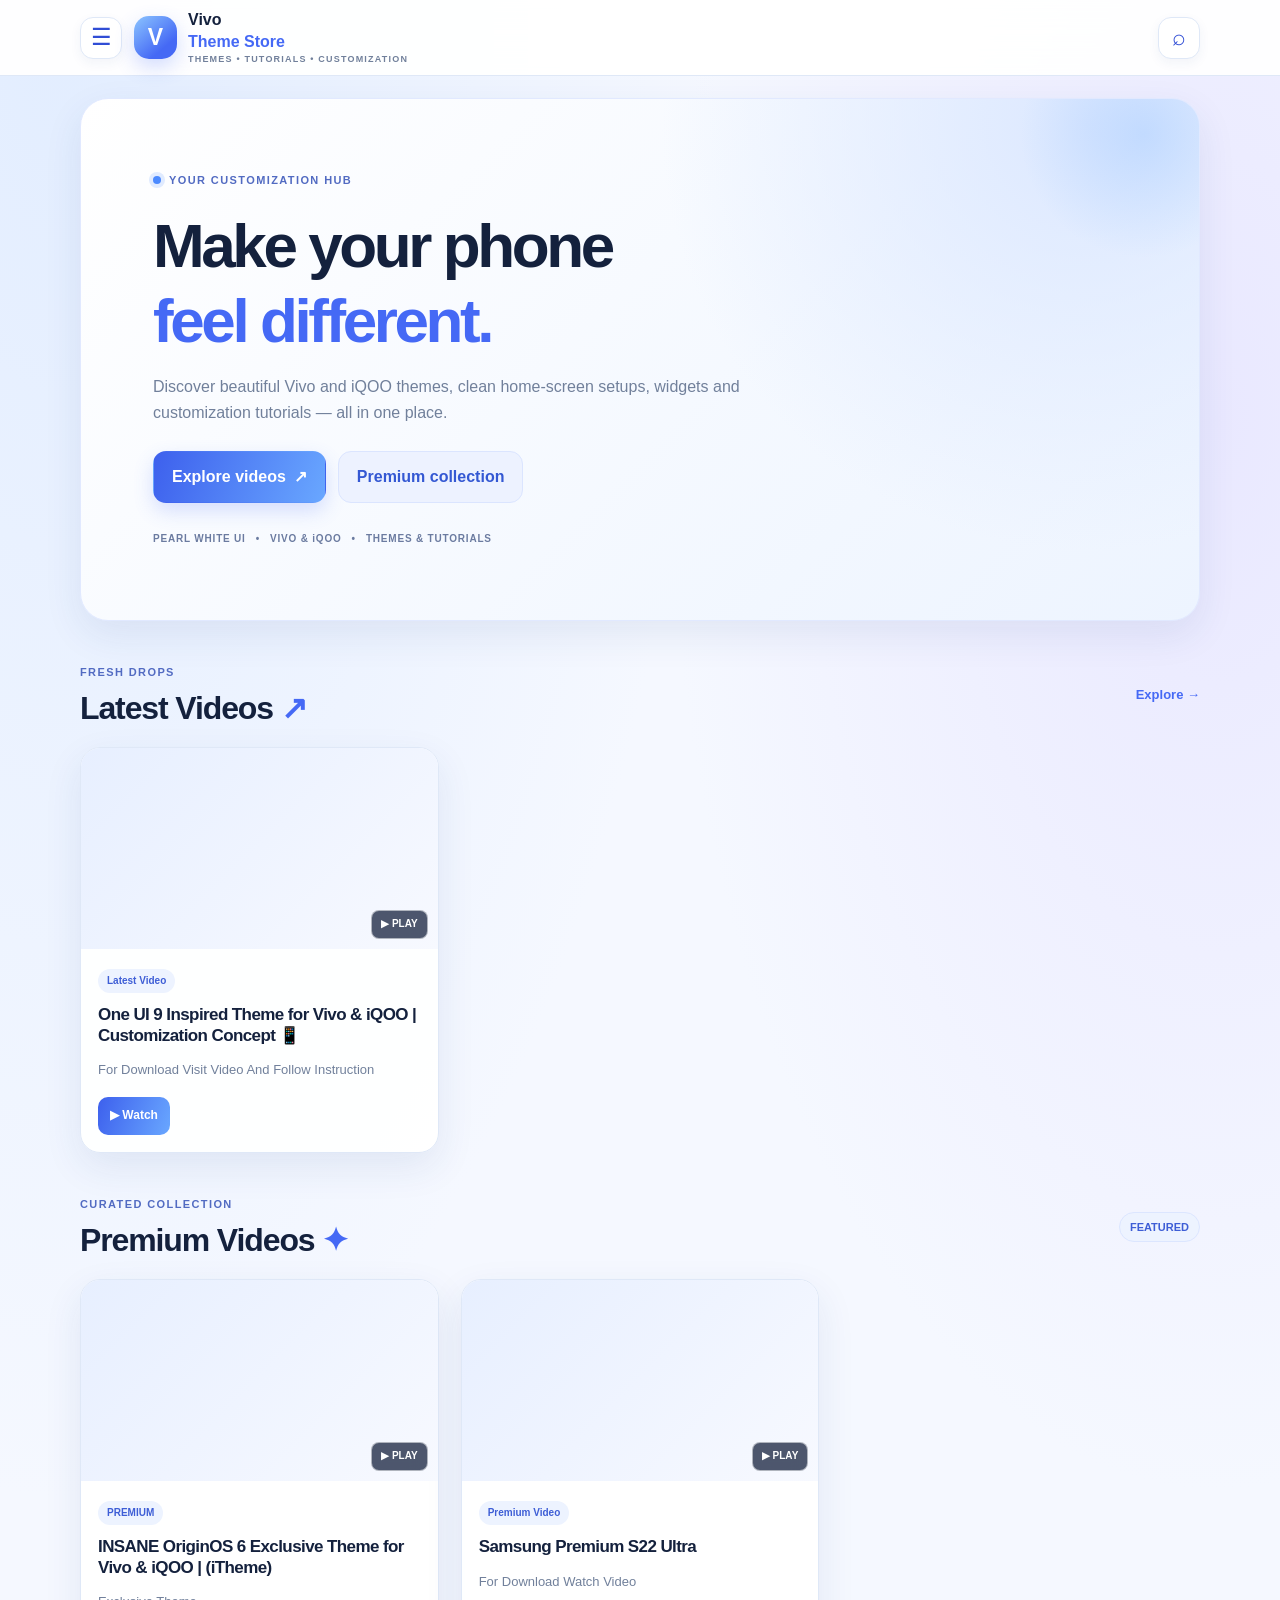
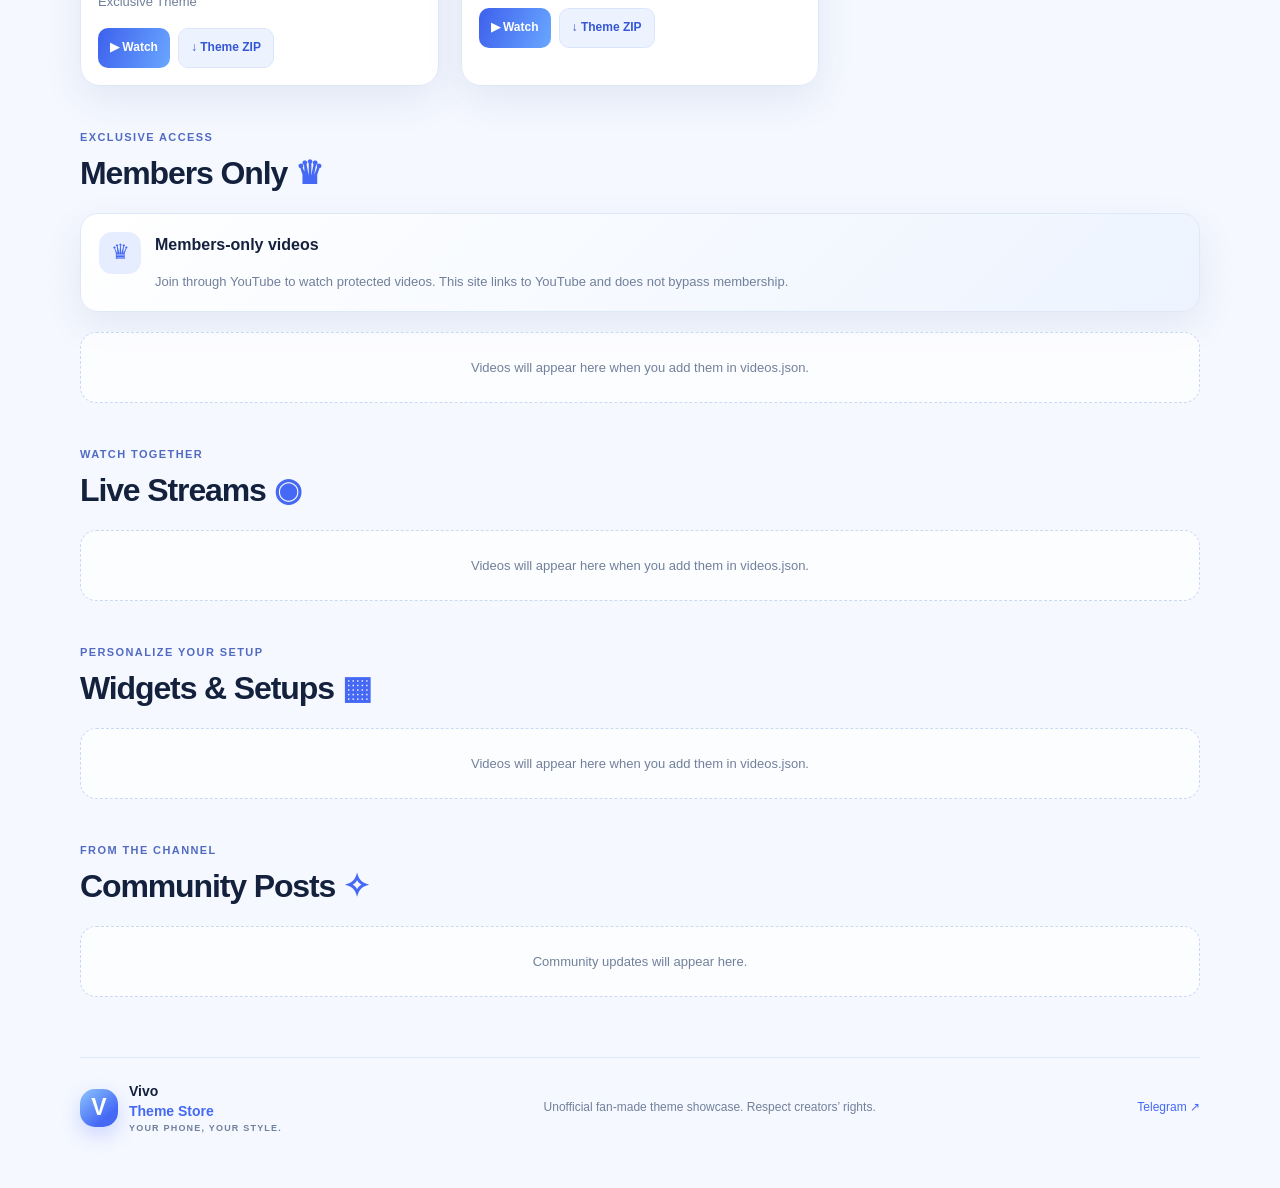
==== commit 802cba32: "Update index.html" ====
--- a/index.html
+++ b/index.html
@@ -7,7 +7,7 @@
   <meta name="description" content="Discover Vivo and iQOO themes, customization videos, widgets and downloads in one place.">
   <meta name="color-scheme" content="light">
   <title>Vivo Theme Store — Themes & Customization</title>
-  <link rel="stylesheet" href="style.css">
+  <link rel="stylesheet" href="style.css?v=20261026-homefix">
 </head>
 
 <body>
--- a/style.css
+++ b/style.css
@@ -1,14 +1,23 @@
+
+/* ==========================================
+   VIVO THEME STORE — PEARL BLUE EDITION
+   Complete Responsive Stylesheet
+   Mobile Layout Fix
+   ========================================== */
+
 :root {
   color-scheme: light;
   --bg: #f5f8ff;
-  --panel: #ffffff;
-  --panel2: #edf4ff;
-  --line: #e0e8f5;
+  --surface: #ffffff;
+  --surface-soft: #edf3ff;
   --text: #14213d;
-  --muted: #697995;
-  --purple: #4569f5;
-  --pink: #62b8ff;
-  --radius: 22px;
+  --muted: #71809b;
+  --blue: #4569f5;
+  --blue-dark: #304dd5;
+  --blue-light: #80b7ff;
+  --border: #dfe8f7;
+  --shadow: 0 14px 38px rgba(38, 69, 130, 0.09);
+  --radius: 20px;
 }
 
 * {
@@ -17,31 +26,44 @@
 
 html {
   scroll-behavior: smooth;
-  scroll-padding-top: 90px;
+  scroll-padding-top: 85px;
 }
 
 body {
   margin: 0;
+  min-height: 100vh;
+  overflow-x: hidden;
   background:
-    radial-gradient(ellipse at 85% 0%, #dce9ff 0, transparent 35rem),
-    linear-gradient(180deg, #f8faff, #f1f6ff);
+    radial-gradient(ellipse at 5% 0%, #e2edff 0, transparent 38%),
+    radial-gradient(ellipse at 95% 15%, #e9e8ff 0, transparent 32%),
+    var(--bg);
   color: var(--text);
-  font: 15px/1.6 system-ui, -apple-system, BlinkMacSystemFont,
-    "Segoe UI", sans-serif;
+  font-family: Inter, -apple-system, BlinkMacSystemFont,
+    "Segoe UI", Roboto, Arial, sans-serif;
+  line-height: 1.65;
+  -webkit-font-smoothing: antialiased;
 }
 
 a {
-  color: inherit;
+  color: var(--blue);
   text-decoration: none;
 }
 
+a:hover {
+  color: var(--blue-dark);
+}
+
 button,
-input {
+input,
+select,
+textarea {
   font: inherit;
 }
 
 button,
-a {
+a,
+input,
+select {
   -webkit-tap-highlight-color: transparent;
 }
 
@@ -49,642 +71,1072 @@
   cursor: pointer;
 }
 
-::selection {
-  background: #c9d8ff;
-  color: #14213d;
-}
+img,
+video {
+  display: block;
+  max-width: 100%;
+}
+
+button:focus-visible,
+a:focus-visible,
+input:focus-visible,
+select:focus-visible,
+textarea:focus-visible {
+  outline: 3px solid rgba(69, 105, 245, 0.35);
+  outline-offset: 3px;
+}
+
+h1,
+h2,
+h3,
+h4 {
+  color: var(--text);
+  line-height: 1.2;
+  letter-spacing: -0.035em;
+}
+
+p {
+  overflow-wrap: anywhere;
+}
+
+small {
+  color: var(--muted);
+}
+
+/* ---------- Main layout ---------- */
+
+.container,
+.wrapper,
+main {
+  width: min(1120px, calc(100% - 36px));
+  margin-inline: auto;
+  min-width: 0;
+}
+
+section {
+  scroll-margin-top: 90px;
+}
+
+#home {
+  padding-bottom: 30px;
+}
+
+/* ---------- Header / mobile navigation ---------- */
 
 .topbar {
-  height: 74px;
   position: sticky;
   top: 0;
-  z-index: 10;
+  z-index: 1000;
   display: flex;
   align-items: center;
-  gap: 16px;
-  padding: 0 clamp(16px, 4vw, 56px);
-  background: #ffffffed;
-  border-bottom: 1px solid #e4ebf7;
-  backdrop-filter: blur(20px);
-  -webkit-backdrop-filter: blur(20px);
-}
+  justify-content: space-between;
+  gap: 12px;
+  width: 100%;
+  min-height: 68px;
+  padding: 10px max(16px, calc((100% - 1120px) / 2));
+  background: rgba(255, 255, 255, 0.94);
+  border-bottom: 1px solid var(--border);
+  backdrop-filter: blur(18px);
+  -webkit-backdrop-filter: blur(18px);
+}
+
+.topbar .brand {
+  flex: 1 1 auto;
+  min-width: 0;
+}
+
+.icon-btn {
+  display: inline-flex;
+  align-items: center;
+  justify-content: center;
+  flex: 0 0 42px;
+  width: 42px;
+  min-width: 42px;
+  height: 42px;
+  padding: 0;
+  border: 1px solid var(--border);
+  border-radius: 13px;
+  background: #fff;
+  color: var(--blue-dark);
+  font-size: 23px;
+  line-height: 1;
+  box-shadow: 0 4px 12px rgba(38, 69, 130, 0.06);
+}
+
+.icon-btn:hover {
+  background: var(--surface-soft);
+}
+
+/* ---------- Brand ---------- */
 
 .brand {
+  display: inline-flex;
+  align-items: center;
+  gap: 11px;
+  min-width: 0;
+  color: var(--text);
+  font-size: 16px;
+  font-weight: 800;
+  line-height: 1.2;
+}
+
+.brand > span:last-child {
   display: flex;
-  align-items: center;
-  gap: 11px;
-  font-size: 17px;
-  letter-spacing: -0.4px;
-  font-weight: 600;
+  flex-direction: column;
+  gap: 3px;
+  min-width: 0;
 }
 
 .brand b {
-  font-weight: 850;
-}
-
-.brand small,
+  color: var(--blue);
+}
+
+.brand small {
+  font-size: 9px;
+  letter-spacing: 1.2px;
+  font-weight: 700;
+  overflow-wrap: anywhere;
+}
+
+.brand-mark {
+  display: grid;
+  place-items: center;
+  flex: 0 0 43px;
+  width: 43px;
+  height: 43px;
+  border-radius: 15px;
+  background: linear-gradient(140deg, #8cc5ff, #4569f5 72%);
+  box-shadow: 0 8px 20px rgba(69, 105, 245, 0.24);
+  color: #fff;
+  font-size: 23px;
+  font-weight: 900;
+}
+
+/* ---------- Sidebar ---------- */
+
+.sidebar {
+  position: fixed;
+  inset: 0 auto 0 0;
+  z-index: 1200;
+  display: flex;
+  flex-direction: column;
+  width: min(320px, 86vw);
+  max-width: 100%;
+  overflow-x: hidden;
+  overflow-y: auto;
+  padding-bottom: env(safe-area-inset-bottom);
+  background: #fff;
+  border-right: 1px solid var(--border);
+  box-shadow: 12px 0 40px rgba(38, 69, 130, 0.15);
+  transform: translateX(-105%);
+  visibility: hidden;
+  pointer-events: none;
+  transition:
+    transform 0.25s ease,
+    visibility 0.25s ease;
+}
+
+.sidebar.open {
+  transform: translateX(0);
+  visibility: visible;
+  pointer-events: auto;
+}
+
+.side-head {
+  display: flex;
+  align-items: center;
+  gap: 10px;
+  padding: 18px 14px;
+  border-bottom: 1px solid var(--border);
+}
+
+.side-head > div {
+  flex: 1;
+  min-width: 0;
+}
+
+.side-head b {
+  display: block;
+  color: var(--text);
+  overflow-wrap: anywhere;
+}
+
 .side-head small {
   display: block;
   font-size: 9px;
+  letter-spacing: 1px;
+}
+
+.side-head .icon-btn {
+  flex: 0 0 38px;
+  width: 38px;
+  min-width: 38px;
+  height: 38px;
+}
+
+.sidebar nav {
+  display: grid;
+  gap: 6px;
+  padding: 14px 12px;
+}
+
+.sidebar nav a {
+  display: block;
+  min-width: 0;
+  padding: 12px;
+  border: 1px solid transparent;
+  border-radius: 12px;
+  color: #344563;
+  font-size: 14px;
+  font-weight: 650;
+  overflow-wrap: anywhere;
+  transition: background 0.2s ease, color 0.2s ease;
+}
+
+.sidebar nav a:hover,
+.sidebar nav a:focus-visible {
+  background: #edf3ff;
+  border-color: #dce6ff;
+  color: var(--blue-dark);
+}
+
+.side-foot {
+  margin-top: auto;
+  padding: 18px 14px;
+  color: var(--muted);
+  font-size: 12px;
+  border-top: 1px solid var(--border);
+}
+
+.scrim {
+  position: fixed;
+  inset: 0;
+  z-index: 1100;
+  background: rgba(20, 33, 61, 0.38);
+  opacity: 0;
+  visibility: hidden;
+  pointer-events: none;
+  transition:
+    opacity 0.25s ease,
+    visibility 0.25s ease;
+}
+
+.scrim.show {
+  opacity: 1;
+  visibility: visible;
+  pointer-events: auto;
+}
+
+/* ---------- Buttons ---------- */
+
+.btn,
+.button,
+.download-btn,
+button.primary,
+button[type="submit"] {
+  display: inline-flex;
+  align-items: center;
+  justify-content: center;
+  gap: 8px;
+  max-width: 100%;
+  min-height: 44px;
+  padding: 12px 18px;
+  border: 1px solid transparent;
+  border-radius: 13px;
+  background: linear-gradient(110deg, #3d60ed, #69a7ff);
+  color: #fff;
+  font-weight: 800;
+  text-align: center;
+  overflow-wrap: anywhere;
+  box-shadow: 0 8px 20px rgba(69, 105, 245, 0.2);
+  transition:
+    transform 0.2s ease,
+    box-shadow 0.2s ease,
+    background 0.2s ease;
+}
+
+.btn:hover,
+.button:hover,
+.download-btn:hover,
+button.primary:hover,
+button[type="submit"]:hover {
+  color: #fff;
+  box-shadow: 0 12px 25px rgba(69, 105, 245, 0.28);
+  transform: translateY(-2px);
+}
+
+.btn.ghost,
+.btn.secondary,
+.button.secondary,
+button.secondary {
+  background: #edf2ff;
+  color: #3458d3;
+  border-color: #dbe5ff;
+  box-shadow: none;
+}
+
+.btn.ghost:hover,
+.btn.secondary:hover,
+.button.secondary:hover,
+button.secondary:hover {
+  background: #e2ebff;
+  color: #263fb9;
+}
+
+.small-btn {
+  display: inline-flex;
+  align-items: center;
+  justify-content: center;
+  gap: 6px;
+  min-height: 38px;
+  padding: 9px 12px;
+  border-radius: 10px;
+  background: linear-gradient(110deg, #3d60ed, #69a7ff);
+  color: #fff;
+  font-size: 12px;
+  font-weight: 800;
+  text-align: center;
+  overflow-wrap: anywhere;
+}
+
+.small-btn:hover {
+  color: #fff;
+}
+
+.small-btn.secondary {
+  background: #edf2ff;
+  color: #3458d3;
+  border: 1px solid #dbe5ff;
+}
+
+button:disabled {
+  opacity: 0.48;
+  cursor: not-allowed;
+  transform: none;
+}
+
+/* ---------- Inputs and search ---------- */
+
+input,
+select,
+textarea {
+  width: 100%;
+  max-width: 100%;
+  min-width: 0;
+  padding: 12px 14px;
+  border: 1px solid var(--border);
+  border-radius: 12px;
+  background: #fff;
+  color: var(--text);
+}
+
+input::placeholder,
+textarea::placeholder {
+  color: #99a6bb;
+}
+
+input[type="checkbox"],
+input[type="radio"] {
+  width: auto;
+  accent-color: var(--blue);
+}
+
+.search-wrap {
+  display: none;
+  align-items: center;
+  gap: 8px;
+  margin: 18px 0;
+  padding: 10px;
+  border: 1px solid var(--border);
+  border-radius: 16px;
+  background: rgba(255, 255, 255, 0.94);
+  box-shadow: var(--shadow);
+}
+
+.search-wrap.visible {
+  display: flex;
+}
+
+.search-wrap input {
+  flex: 1 1 auto;
+  width: 100%;
+  min-width: 0;
+  border: 0;
+  box-shadow: none;
+  outline-offset: -2px;
+}
+
+.search-wrap .icon-btn {
+  flex: 0 0 40px;
+  width: 40px;
+  min-width: 40px;
+  height: 40px;
+}
+
+/* ---------- Hero ---------- */
+
+.hero,
+.hero-section {
+  position: relative;
+  isolation: isolate;
+  min-width: 0;
+  margin-top: 22px;
+  padding: clamp(30px, 6vw, 72px);
+  overflow: hidden;
+  border: 1px solid #e1e9ff;
+  border-radius: 28px;
+  background:
+    radial-gradient(circle at 90% 5%, #dce8ff, transparent 38%),
+    linear-gradient(135deg, #fff, #edf4ff);
+  box-shadow: var(--shadow);
+}
+
+.hero-glow {
+  position: absolute;
+  z-index: -1;
+  top: -90px;
+  right: -70px;
+  width: 250px;
+  height: 250px;
+  border-radius: 50%;
+  background: radial-gradient(circle, rgba(128, 183, 255, 0.3), transparent 70%);
+  pointer-events: none;
+}
+
+.eyebrow {
+  display: flex;
+  align-items: center;
+  flex-wrap: wrap;
+  gap: 8px;
+  color: #526bc2;
+  font-size: 11px;
+  font-weight: 850;
   letter-spacing: 1.4px;
+}
+
+.live-dot {
+  flex: 0 0 8px;
+  width: 8px;
+  height: 8px;
+  border-radius: 50%;
+  background: #4b8aff;
+  box-shadow: 0 0 0 4px #e0ebff;
+}
+
+.hero h1,
+.hero-section h1 {
+  max-width: 760px;
+  margin: 20px 0 16px;
+  font-size: clamp(36px, 6vw, 62px);
+  letter-spacing: -0.055em;
+  overflow-wrap: anywhere;
+}
+
+.hero h1 span,
+.hero-section h1 span {
+  color: var(--blue);
+}
+
+.hero p,
+.hero-section p {
+  max-width: 650px;
   color: var(--muted);
-  margin-top: 2px;
-}
-
-.brand-mark {
-  width: 41px;
-  height: 41px;
+}
+
+.hero-actions {
+  display: flex;
+  flex-wrap: wrap;
+  align-items: center;
+  gap: 12px;
+  margin-top: 24px;
+}
+
+.hero-actions .btn {
+  flex: 0 1 auto;
+  min-width: 0;
+}
+
+.hero-meta {
+  display: flex;
+  flex-wrap: wrap;
+  align-items: center;
+  gap: 7px 10px;
+  margin-top: 28px;
+  color: #6b7ba0;
+  font-size: 10px;
+  font-weight: 800;
+  letter-spacing: 0.08em;
+  overflow-wrap: anywhere;
+}
+
+/* ---------- Content sections ---------- */
+
+.content-section {
+  min-width: 0;
+  margin-top: 42px;
+}
+
+.section-head {
+  display: flex;
+  align-items: center;
+  justify-content: space-between;
+  gap: 16px;
+  margin-bottom: 20px;
+}
+
+.section-head h2 {
+  margin: 8px 0 0;
+  font-size: clamp(23px, 4vw, 32px);
+}
+
+.accent {
+  color: var(--blue);
+}
+
+.text-link {
+  flex-shrink: 0;
+  color: var(--blue);
+  font-size: 13px;
+  font-weight: 800;
+}
+
+.pill,
+.badge,
+.tag,
+.category,
+.label {
+  display: inline-flex;
+  align-items: center;
+  gap: 5px;
+  max-width: 100%;
+  padding: 5px 10px;
+  border: 1px solid #dce6ff;
+  border-radius: 999px;
+  background: #edf3ff;
+  color: #3e5ed6;
+  font-size: 11px;
+  font-weight: 800;
+  overflow-wrap: anywhere;
+}
+
+/* ---------- Video listings ---------- */
+
+.video-row,
+.grid,
+.theme-grid,
+.video-grid,
+.cards-grid {
+  display: grid;
+  grid-template-columns: repeat(3, minmax(0, 1fr));
+  gap: 22px;
+  min-width: 0;
+}
+
+.video-card,
+.card,
+.theme-card,
+.product-card,
+.item-card,
+.admin-card,
+.community-card {
+  min-width: 0;
+  overflow: hidden;
+  color: var(--text);
+  background: rgba(255, 255, 255, 0.96);
+  border: 1px solid var(--border);
+  border-radius: var(--radius);
+  box-shadow: var(--shadow);
+  transition:
+    transform 0.22s ease,
+    box-shadow 0.22s ease,
+    border-color 0.22s ease;
+}
+
+.video-card:hover,
+.card:hover,
+.theme-card:hover,
+.product-card:hover,
+.item-card:hover {
+  transform: translateY(-3px);
+  border-color: #c4d5ff;
+  box-shadow: 0 20px 42px rgba(38, 69, 130, 0.13);
+}
+
+.video-card > a {
+  display: block;
+  min-width: 0;
+}
+
+.thumb {
+  position: relative;
   display: grid;
   place-items: center;
-  flex-shrink: 0;
-  border-radius: 14px;
-  background: linear-gradient(145deg, #76a8ff, #3658e8);
-  color: #fff;
-  box-shadow: 0 7px 18px #4266e82e;
-  font-weight: 900;
-  font-size: 21px;
-}
-
-.icon-btn {
-  border: 1px solid var(--line);
-  background: #fff;
-  color: var(--text);
-  border-radius: 13px;
-  width: 42px;
-  height: 42px;
-  font-size: 23px;
-  display: grid;
-  place-items: center;
-  flex-shrink: 0;
-  transition: background 0.2s, transform 0.2s;
-}
-
-.icon-btn:hover {
-  background: #edf3ff;
-  transform: translateY(-1px);
-}
-
-.topbar .brand {
-  flex: 1;
-}
-
-.sidebar {
-  position: fixed;
-  z-index: 30;
-  inset: 0 auto 0 0;
-  width: min(320px, 88vw);
-  padding: 22px;
-  background: #fff;
-  border-right: 1px solid var(--line);
-  box-shadow: 15px 0 60px #172c5012;
-  transform: translateX(-105%);
-  transition: transform 0.28s ease;
-  display: flex;
-  flex-direction: column;
-}
-
-.sidebar.open {
-  transform: translateX(0);
-}
-
-.scrim {
-  position: fixed;
-  z-index: 29;
-  inset: 0;
-  background: #14213d70;
-  backdrop-filter: blur(3px);
-  display: none;
-}
-
-.scrim.show {
-  display: block;
-}
-
-.side-head {
-  display: flex;
-  align-items: center;
-  gap: 10px;
-  padding-bottom: 22px;
-  border-bottom: 1px solid var(--line);
-}
-
-.side-head > div {
-  flex: 1;
-}
-
-.side-head .icon-btn {
-  font-size: 25px;
-}
-
-nav {
-  display: grid;
-  gap: 8px;
-  padding-top: 22px;
-}
-
-nav a {
-  padding: 13px 14px;
-  border-radius: 13px;
-  color: #41516f;
-  font-weight: 600;
-  transition: 0.2s;
-}
-
-nav a:hover {
-  background: #edf3ff;
-  color: #3156df;
-  transform: translateX(3px);
-}
-
-.side-foot {
-  margin-top: auto;
-  color: var(--muted);
-  font-size: 12px;
-  padding: 18px 4px;
-}
-
-main {
-  max-width: 1320px;
-  margin: auto;
-  padding: 0 clamp(16px, 4vw, 56px);
-}
-
-.hero {
-  position: relative;
+  aspect-ratio: 16 / 9;
   overflow: hidden;
-  padding: clamp(55px, 8vw, 100px) 0 62px;
-}
-
-.hero-glow {
-  position: absolute;
-  width: 380px;
-  height: 380px;
-  right: 7%;
-  top: 0;
-  border-radius: 50%;
-  background: #8bb8ff3b;
-  filter: blur(85px);
-  pointer-events: none;
-}
-
-.eyebrow {
-  font-size: 10px;
-  letter-spacing: 2px;
-  color: #4167e9;
-  font-weight: 850;
-}
-
-.live-dot {
-  display: inline-block;
-  width: 8px;
-  height: 8px;
-  background: #4c78ff;
-  border-radius: 50%;
-  margin-right: 7px;
-  box-shadow: 0 0 12px #4c78ff60;
-}
-
-.hero h1 {
-  font-size: clamp(44px, 7.5vw, 86px);
-  line-height: 1.02;
-  letter-spacing: -4px;
-  margin: 22px 0;
-  max-width: 800px;
-  font-weight: 850;
-}
-
-.hero h1 span {
-  background: linear-gradient(90deg, #3562eb, #579cff 65%, #67c9ee);
-  background-clip: text;
-  -webkit-background-clip: text;
-  color: transparent;
-}
-
-.hero p {
-  max-width: 520px;
-  color: var(--muted);
-  font-size: 16px;
-  line-height: 1.8;
-}
-
-.hero-actions {
-  display: flex;
-  gap: 12px;
-  flex-wrap: wrap;
-  margin-top: 28px;
-}
-
-.btn {
-  display: inline-flex;
-  align-items: center;
-  justify-content: center;
-  gap: 18px;
-  padding: 13px 19px;
-  border-radius: 13px;
-  font-weight: 750;
-  font-size: 13px;
-  transition: transform 0.2s, box-shadow 0.2s;
-}
-
-.btn:hover {
-  transform: translateY(-2px);
-}
-
-.primary {
-  background: linear-gradient(110deg, #3e65ee, #568cff);
-  color: #fff;
-  box-shadow: 0 9px 24px #426cf12e;
-}
-
-.primary:hover {
-  box-shadow: 0 12px 28px #426cf145;
-}
-
-.ghost {
-  border: 1px solid #dce5f5;
-  background: #ffffffb8;
-  color: #314263;
-}
-
-.hero-meta {
-  display: flex;
-  gap: 12px;
-  align-items: center;
-  flex-wrap: wrap;
-  margin-top: 39px;
-  font-size: 9px;
-  letter-spacing: 1.5px;
-  color: #7b89a2;
-}
-
-.search-wrap {
-  display: none;
-  gap: 8px;
-  margin: 0 0 24px;
-}
-
-.search-wrap.visible {
-  display: flex;
-}
-
-.search-wrap input {
-  width: 100%;
-  min-width: 0;
-  background: #fff;
-  border: 1px solid #dce5f5;
-  border-radius: 14px;
-  padding: 13px 15px;
-  color: var(--text);
-  outline: none;
-  box-shadow: 0 5px 20px #23447708;
-}
-
-.search-wrap input:focus {
-  border-color: #7293ff;
-  box-shadow: 0 0 0 4px #7293ff1c;
-}
-
-.content-section {
-  padding: 29px 0 34px;
-  border-top: 1px solid #dfe7f3;
-}
-
-.section-head {
-  display: flex;
-  align-items: end;
-  justify-content: space-between;
-  gap: 12px;
-  margin-bottom: 20px;
-}
-
-.section-head h2 {
-  font-size: clamp(23px, 3vw, 31px);
-  letter-spacing: -1px;
-  margin: 5px 0 0;
-  font-weight: 800;
-}
-
-.accent {
-  color: #4670f4;
-}
-
-.text-link {
-  font-size: 12px;
-  color: #3c61dc;
-  font-weight: 750;
-  white-space: nowrap;
-}
-
-.pill {
-  font-size: 9px;
-  letter-spacing: 1.2px;
-  border: 1px solid #cbd9ff;
-  background: #eaf0ff;
-  padding: 7px 10px;
-  border-radius: 30px;
-  color: #3c5ed3;
-  font-weight: 800;
-}
-
-.video-row {
-  display: grid;
-  grid-auto-columns: minmax(225px, 1fr);
-  grid-auto-flow: column;
-  grid-template-rows: 1fr;
-  gap: 16px;
-  overflow-x: auto;
-  padding: 3px 3px 16px;
-  scrollbar-width: thin;
-  scrollbar-color: #b6c8ef transparent;
-  scroll-snap-type: x proximity;
-}
-
-.video-card {
-  min-width: 0;
-  background: #fff;
-  border: 1px solid #e1e9f6;
-  border-radius: 19px;
-  overflow: hidden;
-  box-shadow: 0 5px 20px #25457808;
-  transition: transform 0.22s, box-shadow 0.22s, border-color 0.22s;
-  scroll-snap-align: start;
-}
-
-.video-card:hover {
-  transform: translateY(-4px);
-  border-color: #b7caff;
-  box-shadow: 0 13px 30px #315cb51a;
-}
-
-.thumb {
-  aspect-ratio: 16 / 9;
-  background: linear-gradient(135deg, #e4edff, #f6f9ff 55%, #d8e5ff);
-  position: relative;
-  overflow: hidden;
-  display: grid;
-  place-items: center;
+  background: linear-gradient(135deg, #e7efff, #f7f9ff);
 }
 
 .thumb img {
   width: 100%;
   height: 100%;
   object-fit: cover;
-  display: block;
 }
 
 .thumb-fallback {
-  font-size: 30px;
+  display: grid;
+  place-items: center;
+  width: 100%;
+  height: 100%;
+  color: #5570db;
+  font-size: 18px;
   font-weight: 900;
-  color: #4568df;
-  letter-spacing: -2px;
+  text-align: center;
 }
 
 .play {
   position: absolute;
-  right: 11px;
+  right: 10px;
   bottom: 10px;
-  border-radius: 9px;
-  background: #fffF;
-  color: #23418c;
-  border: 1px solid #ffffff;
-  box-shadow: 0 3px 12px #172b4c24;
   padding: 5px 9px;
-  font-size: 11px;
-  font-weight: 800;
+  border: 1px solid rgba(255, 255, 255, 0.55);
+  border-radius: 8px;
+  background: rgba(20, 33, 61, 0.75);
+  color: #fff;
+  font-size: 10px;
+  font-weight: 900;
+  backdrop-filter: blur(8px);
 }
 
 .card-body {
-  padding: 15px;
+  min-width: 0;
+  padding: 17px;
 }
 
 .card-tag {
-  font-size: 9px;
-  letter-spacing: 1.2px;
-  color: #4267e7;
+  display: inline-block;
+  max-width: 100%;
+  padding: 4px 9px;
+  border-radius: 999px;
+  background: #edf3ff;
+  color: #3e5ed6;
+  font-size: 10px;
   font-weight: 850;
-}
-
-.card-body h3 {
-  font-size: 14px;
-  line-height: 1.45;
-  margin: 8px 0;
-  color: #172440;
-}
-
-.card-body p {
-  font-size: 11px;
-  line-height: 1.65;
+  overflow-wrap: anywhere;
+}
+
+.video-card h3,
+.card h2,
+.card h3,
+.theme-card h2,
+.theme-card h3,
+.product-card h2,
+.product-card h3 {
+  margin: 12px 0 8px;
+  color: var(--text);
+  font-size: 17px;
+  overflow-wrap: anywhere;
+}
+
+.video-card p,
+.card p,
+.theme-card p,
+.product-card p {
   color: var(--muted);
-  margin: 0 0 14px;
+  font-size: 13px;
+  overflow-wrap: anywhere;
 }
 
 .card-actions {
   display: flex;
+  flex-wrap: wrap;
   gap: 8px;
-  flex-wrap: wrap;
-}
-
-.small-btn {
-  display: inline-flex;
-  align-items: center;
-  justify-content: center;
-  padding: 9px 11px;
-  border-radius: 10px;
-  background: #edf2ff;
-  border: 1px solid #dbe5ff;
-  color: #3458d3;
-  font-size: 11px;
-  font-weight: 800;
-  transition: background 0.2s, transform 0.2s;
-}
-
-.small-btn:hover {
-  background: #dfe8ff;
-  transform: translateY(-1px);
-}
-
-.small-btn.secondary {
-  background: #f8faff;
-  border-color: #e1e8f3;
-  color: #465674;
+  margin-top: 16px;
+}
+
+.card-actions > a {
+  flex: 0 1 auto;
+  min-width: 0;
+}
+
+.card img,
+.theme-card img,
+.video-card img,
+.product-card img {
+  width: 100%;
+  object-fit: cover;
 }
 
 .empty {
+  grid-column: 1 / -1;
+  padding: 24px;
+  border: 1px dashed #cbd8f2;
+  border-radius: 16px;
+  background: rgba(255, 255, 255, 0.7);
   color: var(--muted);
-  padding: 25px;
-  background: #ffffffa8;
-  border: 1px dashed #d5e0f2;
-  border-radius: 16px;
-  grid-column: 1 / -1;
-}
+  font-size: 13px;
+  text-align: center;
+  overflow-wrap: anywhere;
+}
+
+/* ---------- Members notice ---------- */
 
 .notice {
   display: flex;
+  align-items: flex-start;
   gap: 14px;
-  align-items: center;
-  padding: 19px;
-  border-radius: 17px;
-  border: 1px solid #d8e3ff;
-  background: linear-gradient(110deg, #eaf0ff, #fff);
-  margin-bottom: 15px;
+  margin-bottom: 20px;
+  padding: 18px;
+  border: 1px solid var(--border);
+  border-radius: 18px;
+  background: linear-gradient(135deg, #fff, #edf4ff);
+  box-shadow: var(--shadow);
 }
 
 .notice-icon {
-  font-size: 26px;
-  color: #4267e7;
-}
-
-.notice b {
+  display: grid;
+  place-items: center;
+  flex: 0 0 42px;
+  width: 42px;
+  height: 42px;
+  border-radius: 13px;
+  background: #e5edff;
+  color: var(--blue);
+  font-size: 21px;
+}
+
+.notice p {
+  margin-bottom: 0;
+  color: var(--muted);
   font-size: 13px;
 }
 
-.notice p {
-  font-size: 12px;
-  color: var(--muted);
-  margin: 3px 0 0;
-}
+/* ---------- Community ---------- */
 
 .community-grid {
   display: grid;
-  grid-template-columns: repeat(auto-fit, minmax(220px, 1fr));
-  gap: 13px;
+  grid-template-columns: repeat(2, minmax(0, 1fr));
+  gap: 16px;
 }
 
 .community-card {
-  background: #fff;
-  border: 1px solid var(--line);
   padding: 18px;
-  border-radius: 17px;
-  box-shadow: 0 5px 20px #25457808;
 }
 
 .community-card p {
-  color: #43516b;
-  font-size: 13px;
-  margin: 0 0 12px;
+  margin-top: 0;
+  overflow-wrap: anywhere;
 }
 
 .community-card small {
-  color: var(--muted);
-}
+  font-size: 11px;
+}
+
+/* ---------- Footer ---------- */
 
 footer {
   display: flex;
   align-items: center;
-  gap: 20px;
+  justify-content: space-between;
   flex-wrap: wrap;
-  border-top: 1px solid #dfe7f3;
-  padding: 27px 0 40px;
-  margin-top: 17px;
+  gap: 18px;
+  margin-top: 60px;
+  padding: 25px 0;
+  border-top: 1px solid var(--border);
   color: var(--muted);
-  font-size: 11px;
-}
-
-footer > div {
-  flex: 1;
+  font-size: 12px;
 }
 
 .footer-brand {
+  font-size: 14px;
+}
+
+.footer-brand .brand-mark {
+  width: 38px;
+  height: 38px;
+  flex-basis: 38px;
+}
+
+footer a {
+  color: var(--blue);
+}
+
+/* ---------- Theme Passport / download page ---------- */
+
+.passport {
+  width: 100%;
+  max-width: 850px;
+  margin-inline: auto;
+  padding: 25px 0 50px;
+}
+
+.passport .intro,
+.passport .panel {
+  min-width: 0;
+  padding: clamp(18px, 4vw, 30px);
   color: var(--text);
-}
-
-.footer-brand .brand-mark {
-  width: 35px;
-  height: 35px;
-  font-size: 18px;
-}
-
-footer > a:last-child {
-  color: #3e61db;
-  font-weight: 750;
-}
-
-.toast {
-  position: fixed;
-  z-index: 50;
-  bottom: 20px;
-  left: 50%;
-  transform: translate(-50%, 20px);
-  opacity: 0;
   background: #fff;
+  border: 1px solid var(--border);
+  border-radius: 24px;
+  box-shadow: var(--shadow);
+}
+
+.passport .intro {
+  background: linear-gradient(145deg, #fff, #edf4ff);
+}
+
+.passport .intro h1,
+.passport .panel h2 {
   color: var(--text);
-  border: 1px solid #d7e3fb;
-  box-shadow: 0 10px 35px #1c376a1c;
-  padding: 11px 17px;
-  border-radius: 13px;
+  overflow-wrap: anywhere;
+}
+
+.passport .muted {
+  color: var(--muted);
+}
+
+.passport .info {
+  color: var(--text);
+  background: #f5f8ff;
+  border: 1px solid var(--border);
+  border-radius: 14px;
+  overflow-wrap: anywhere;
+}
+
+.passport .info strong {
+  color: var(--text);
+}
+
+.passport .check {
+  color: var(--text);
+  background: #fbfcff;
+  border: 1px solid var(--border);
+  border-radius: 14px;
+}
+
+.passport .dot {
+  color: var(--muted);
+  background: #fff;
+  border: 1px solid var(--border);
+}
+
+.passport .dot.active {
+  color: #fff;
+  background: var(--blue);
+  border-color: var(--blue);
+}
+
+.passport .dot.done {
+  color: var(--blue-dark);
+  background: #e6efff;
+}
+
+.passport .track {
+  overflow: hidden;
+  border-radius: 999px;
+  background: #e5ecfa;
+}
+
+.passport .fill {
+  height: 100%;
+  border-radius: inherit;
+  background: linear-gradient(90deg, #4569f5, #62b8ff);
+}
+
+.passport input,
+.passport select,
+.passport textarea {
+  width: 100%;
+  min-width: 0;
+}
+
+.passport button,
+.passport a {
+  overflow-wrap: anywhere;
+}
+
+.passport footer {
+  display: block;
+  padding: 25px 0;
+  border: 0;
+  text-align: center;
+  color: var(--muted);
   font-size: 12px;
-  transition: 0.2s;
-  pointer-events: none;
-}
-
-.toast.show {
-  opacity: 1;
-  transform: translate(-50%, 0);
-}
-
-:focus-visible {
-  outline: 3px solid #7094ff;
-  outline-offset: 3px;
-}
-
-@media (min-width: 900px) {
-  .video-row {
-    grid-auto-columns: calc((100% - 48px) / 4);
-  }
-
-  .hero {
-    min-height: 420px;
-  }
-}
-
-@media (max-width: 600px) {
+}
+
+/* ---------- Tablet ---------- */
+
+@media (max-width: 850px) {
+  .video-row,
+  .grid,
+  .theme-grid,
+  .video-grid,
+  .cards-grid {
+    grid-template-columns: repeat(2, minmax(0, 1fr));
+    gap: 16px;
+  }
+
+  .hero,
+  .hero-section {
+    padding: 36px 28px;
+  }
+
   .topbar {
-    height: 65px;
-  }
-
-  .brand {
-    font-size: 15px;
-  }
-
-  .brand-mark {
+    padding-inline: 16px;
+  }
+}
+
+/* ---------- Mobile ---------- */
+
+@media (max-width: 560px) {
+  html {
+    scroll-padding-top: 76px;
+  }
+
+  .container,
+  .wrapper,
+  main {
+    width: calc(100% - 24px);
+  }
+
+  .topbar {
+    gap: 8px;
+    min-height: 62px;
+    padding: 9px 12px;
+  }
+
+  .topbar .brand {
+    gap: 8px;
+    font-size: 13px;
+  }
+
+  .topbar .brand small {
+    font-size: 7px;
+    letter-spacing: 0.5px;
+    line-height: 1.4;
+  }
+
+  .topbar .brand-mark {
+    flex-basis: 36px;
     width: 36px;
     height: 36px;
-  }
-
-  .brand small {
-    font-size: 8px;
-    letter-spacing: 1px;
-  }
-
-  .hero h1 {
-    letter-spacing: -2.5px;
-  }
-
-  .hero {
-    padding-top: 54px;
-  }
-
-  .video-row {
-    grid-auto-columns: minmax(220px, 82%);
+    border-radius: 12px;
+    font-size: 20px;
+  }
+
+  .topbar .icon-btn {
+    flex-basis: 38px;
+    width: 38px;
+    min-width: 38px;
+    height: 38px;
+  }
+
+  .video-row,
+  .grid,
+  .theme-grid,
+  .video-grid,
+  .cards-grid,
+  .community-grid {
+    grid-template-columns: minmax(0, 1fr);
+    gap: 15px;
+  }
+
+  .hero,
+  .hero-section {
+    margin-top: 14px;
+    padding: 26px 18px;
+    border-radius: 21px;
+  }
+
+  .hero h1,
+  .hero-section h1 {
+    margin-top: 17px;
+    font-size: clamp(32px, 9vw, 44px);
+  }
+
+  .hero p,
+  .hero-section p {
+    font-size: 14px;
+  }
+
+  .hero-actions {
+    display: flex;
+    flex-direction: column;
+    align-items: stretch;
+    gap: 11px;
+    width: 100%;
+  }
+
+  .hero-actions .btn {
+    display: flex;
+    width: 100%;
+    max-width: 100%;
+    min-height: 46px;
+    margin: 0;
+    padding: 12px 15px;
+  }
+
+  .hero-meta {
+    gap: 7px;
+    margin-top: 22px;
+    font-size: 9px;
+    letter-spacing: 0.04em;
   }
 
   .section-head {
-    align-items: center;
+    align-items: flex-start;
+    gap: 12px;
+  }
+
+  .section-head h2 {
+    font-size: 25px;
+  }
+
+  .content-section {
+    margin-top: 34px;
+  }
+
+  .card-body {
+    padding: 15px;
+  }
+
+  .card-actions > a {
+    flex: 1 1 auto;
+  }
+
+  .notice {
+    padding: 14px;
+  }
+
+  .search-wrap {
+    margin: 14px 0;
+  }
+
+  .passport {
+    padding-top: 16px;
+  }
+
+  .passport .intro,
+  .passport .panel {
+    border-radius: 18px;
   }
 
   footer {
+    align-items: flex-start;
+    flex-direction: column;
     gap: 14px;
-  }
-}
+    margin-top: 40px;
+  }
+}
+
+/* ---------- Reduced motion ---------- */
 
 @media (prefers-reduced-motion: reduce) {
   *,
   *::before,
   *::after {
     scroll-behavior: auto !important;
-    animation-duration: 0.01ms !important;
-    animation-iteration-count: 1 !important;
-    transition-duration: 0.01ms !important;
-  }
-  }
-
+    transition: none !important;
+    animation: none !important;
+  }
+   }
+   
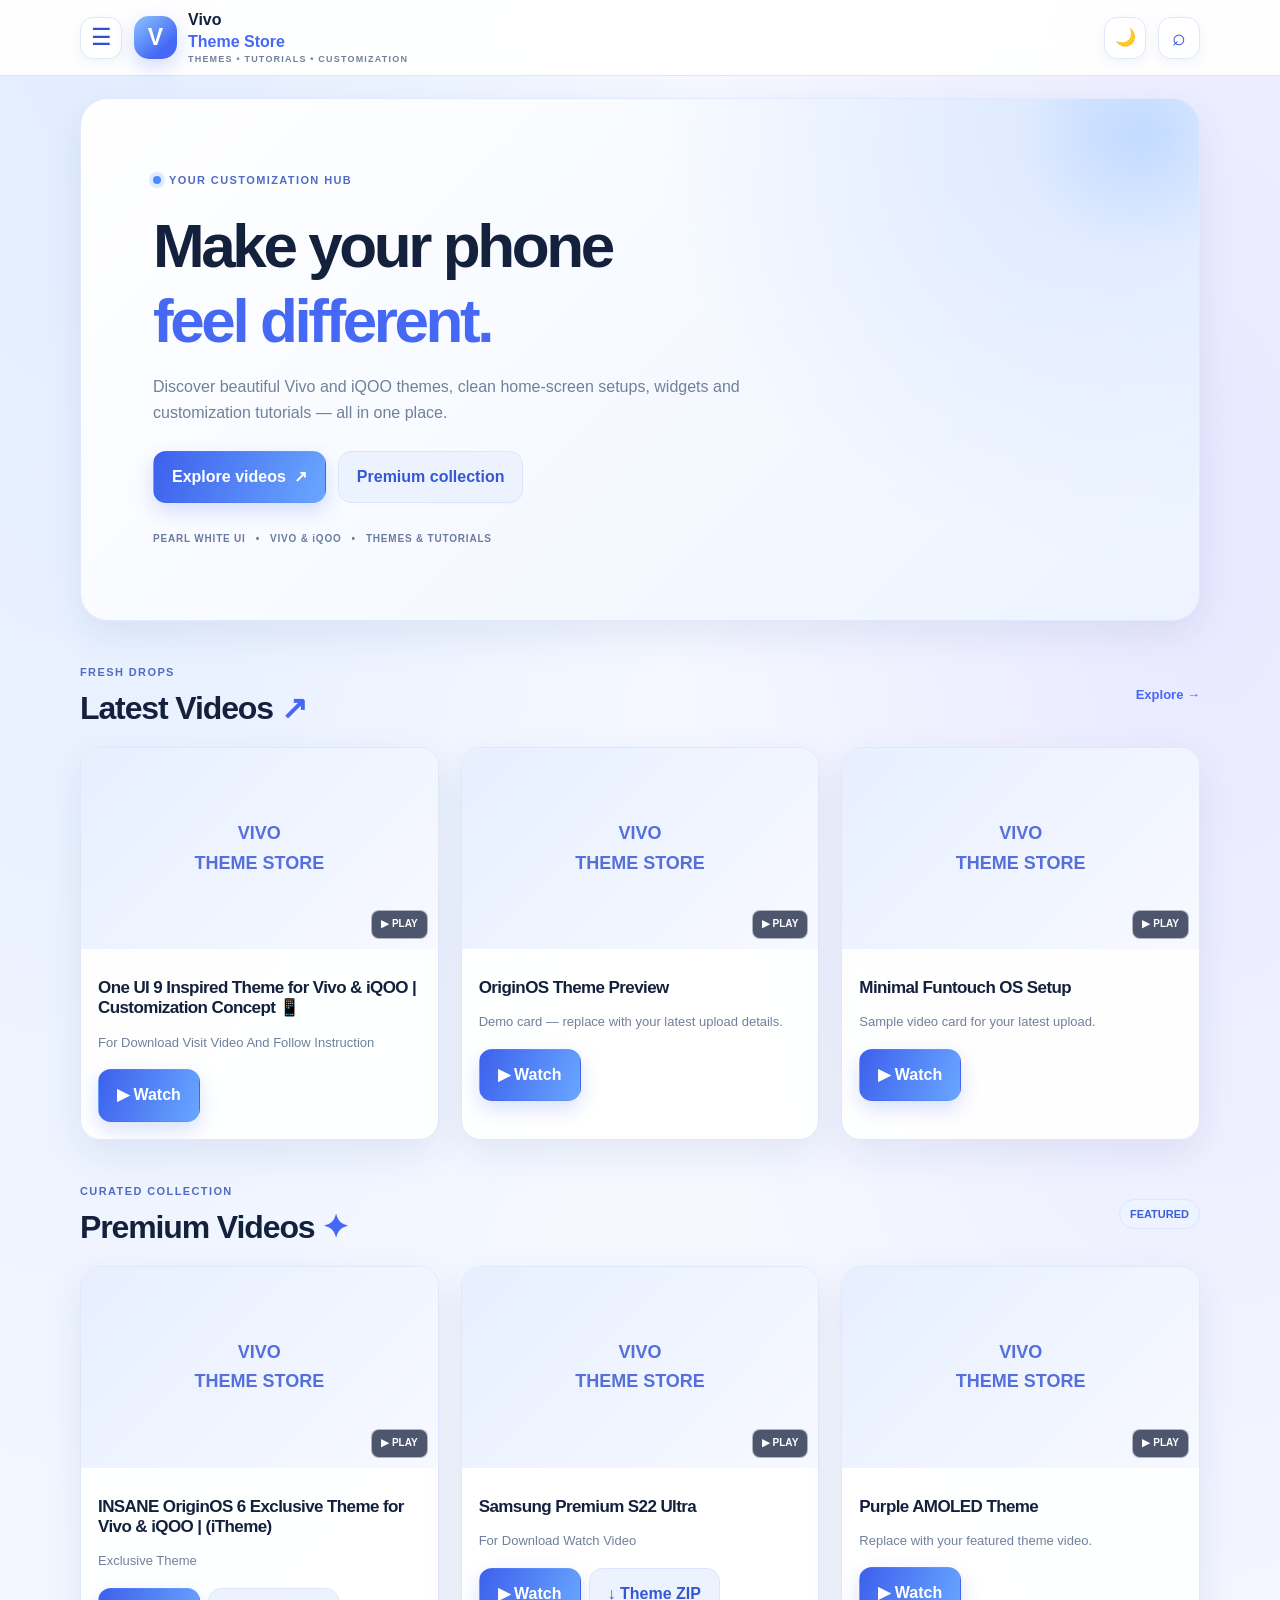
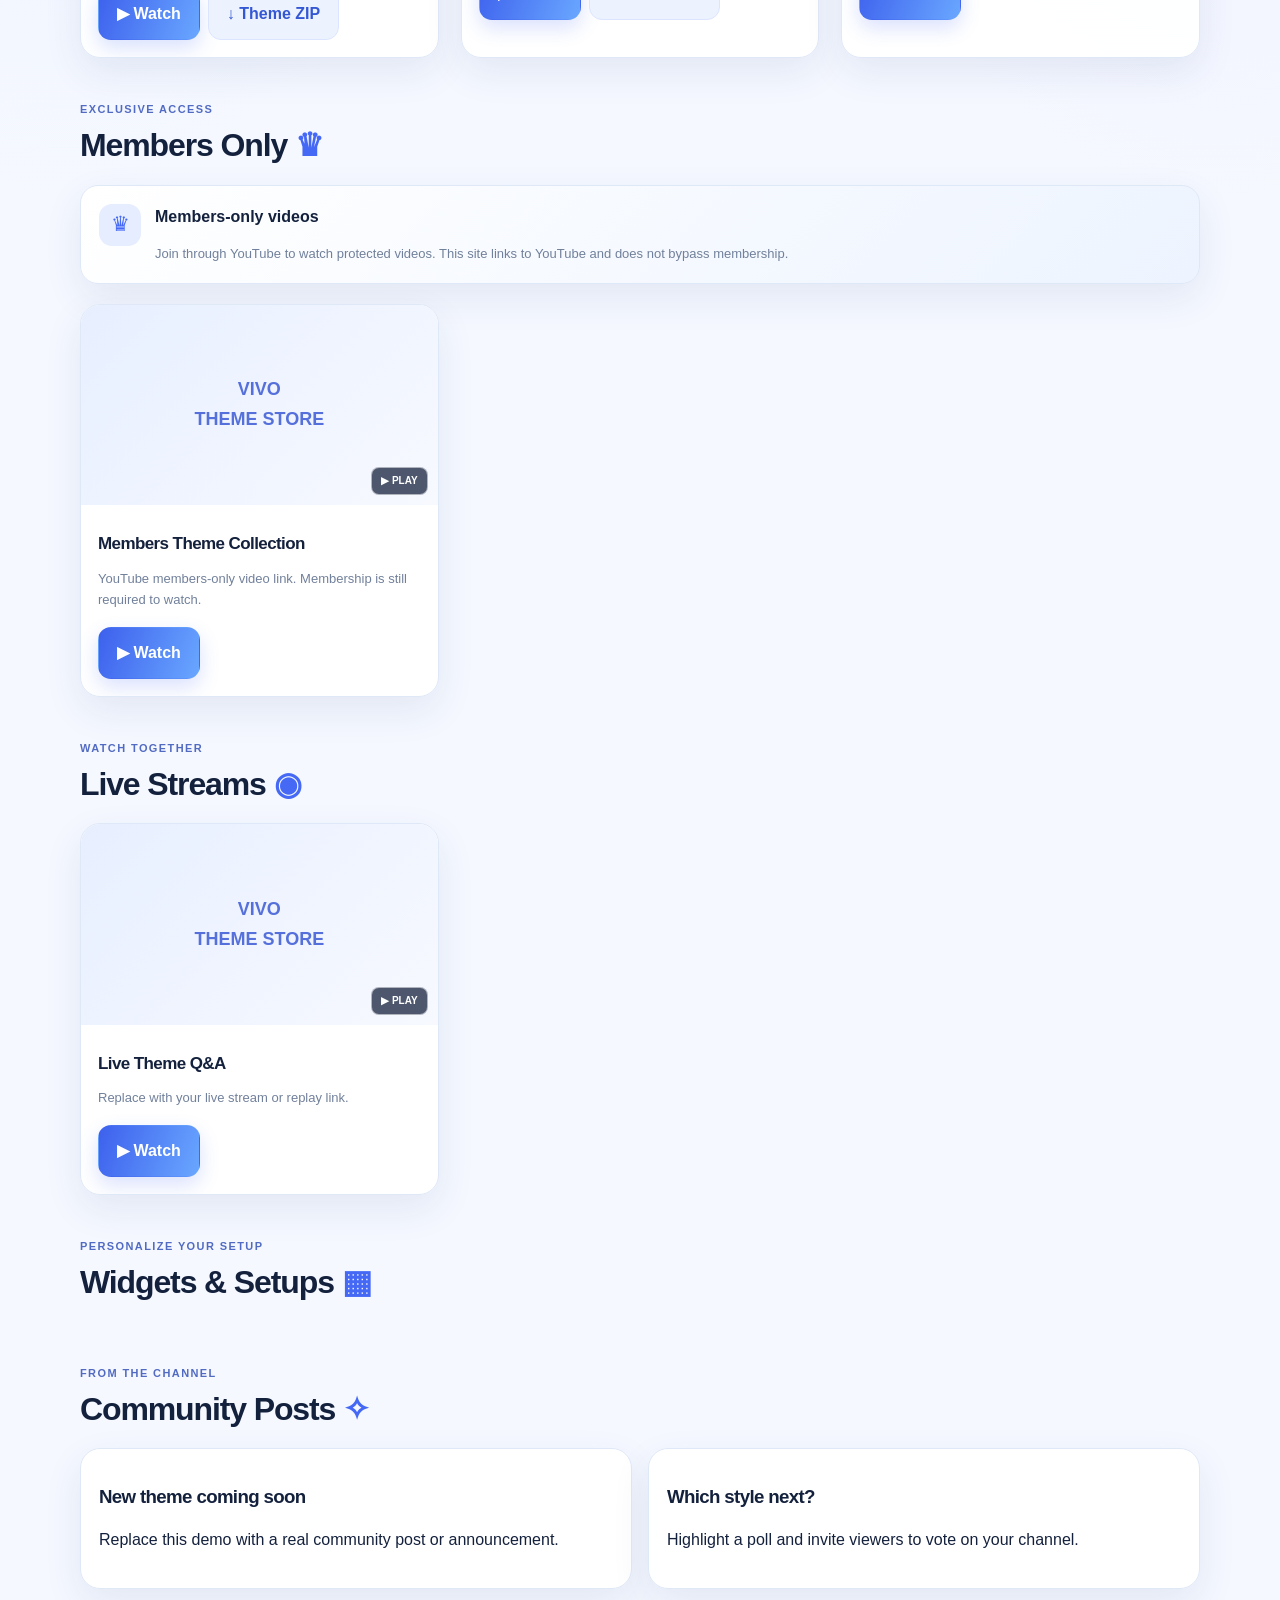
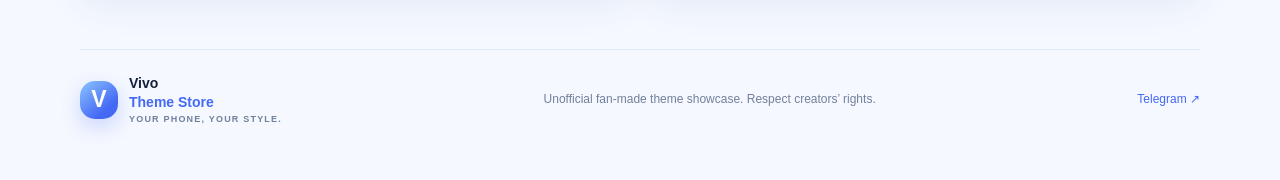
==== commit 219857e2: "Update Vivo Theme Store" ====
--- a/index.html
+++ b/index.html
@@ -5,9 +5,9 @@
   <meta name="viewport" content="width=device-width, initial-scale=1">
   <meta name="theme-color" content="#f5f8ff">
   <meta name="description" content="Discover Vivo and iQOO themes, customization videos, widgets and downloads in one place.">
-  <meta name="color-scheme" content="light">
+  <meta name="color-scheme" content="light dark">
   <title>Vivo Theme Store — Themes & Customization</title>
-  <link rel="stylesheet" href="style.css?v=20261026-homefix">
+  <link rel="stylesheet" href="style.css?v=20261027-themefix">
 </head>
 
 <body>
@@ -22,6 +22,7 @@
       </span>
     </a>
 
+    <button class="icon-btn" id="themeToggle" type="button" aria-label="Switch to dark mode" title="Switch theme">🌙</button>
     <button class="icon-btn" id="searchBtn" aria-label="Toggle search">⌕</button>
   </header>
 
@@ -193,6 +194,7 @@
 
   <div class="toast" id="toast" role="status" aria-live="polite"></div>
 
+  <script src="theme.js"></script>
   <script src="app.js"></script>
 </body>
 </html>
--- a/style.css
+++ b/style.css
@@ -1140,3 +1140,53 @@
   }
    }
    
+
+
+/* ---------- Persistent manual theme switch ---------- */
+:root[data-theme="dark"], body[data-theme="dark"] {
+  color-scheme: dark;
+  --bg: #0b1020;
+  --surface: #131b2d;
+  --surface-soft: #1a2640;
+  --text: #edf3ff;
+  --muted: #a8b5ce;
+  --blue: #7892ff;
+  --blue-dark: #5d78ef;
+  --blue-light: #9cc8ff;
+  --border: #2b3854;
+  --shadow: 0 14px 38px rgba(0, 0, 0, .28);
+}
+html[data-theme="dark"] body { background: var(--bg); color: var(--text); }
+html[data-theme="dark"] .topbar,
+html[data-theme="dark"] .sidebar,
+html[data-theme="dark"] .search-wrap,
+html[data-theme="dark"] .video-card,
+html[data-theme="dark"] .card,
+html[data-theme="dark"] .theme-card,
+html[data-theme="dark"] .product-card,
+html[data-theme="dark"] .item-card,
+html[data-theme="dark"] .notice,
+html[data-theme="dark"] footer,
+html[data-theme="dark"] .community-card,
+html[data-theme="dark"] .search-wrap input { background-color: var(--surface); color: var(--text); border-color: var(--border); }
+html[data-theme="dark"] .hero { background: linear-gradient(135deg, #172544, #111a31 65%, #202b4b); }
+html[data-theme="dark"] .eyebrow, html[data-theme="dark"] .section-head h2,
+html[data-theme="dark"] .brand, html[data-theme="dark"] .brand b,
+html[data-theme="dark"] .card-body, html[data-theme="dark"] .video-card,
+html[data-theme="dark"] .sidebar nav a { color: var(--text); }
+html[data-theme="dark"] .thumb { background: #111827; }
+html[data-theme="dark"] .icon-btn { color: var(--text); border-color: var(--border); background: var(--surface-soft); }
+html[data-theme="dark"] .pill { background: #27365b; color: #dce6ff; }
+html[data-theme="dark"] input, html[data-theme="dark"] textarea, html[data-theme="dark"] select { background: #111a2d; color: var(--text); border-color: var(--border); }
+#themeToggle { min-width: 42px; font-size: 17px; }
+/* Crop image letterboxing rather than stretching the thumbnail. */
+.thumb { isolation: isolate; }
+.thumb img { display:block; object-fit: cover; object-position: center; }
+@media (max-width: 560px) {
+  .topbar { gap: 8px; padding-left: 12px; padding-right: 12px; }
+  .brand small { font-size: 8px; letter-spacing: .04em; }
+  #themeToggle { min-width: 38px; padding: 8px; }
+  .video-row { grid-template-columns: minmax(0, 1fr); }
+  .video-card, .card, .theme-card, .product-card, .item-card { min-width: 0; }
+  .thumb { aspect-ratio: 16 / 9; }
+}
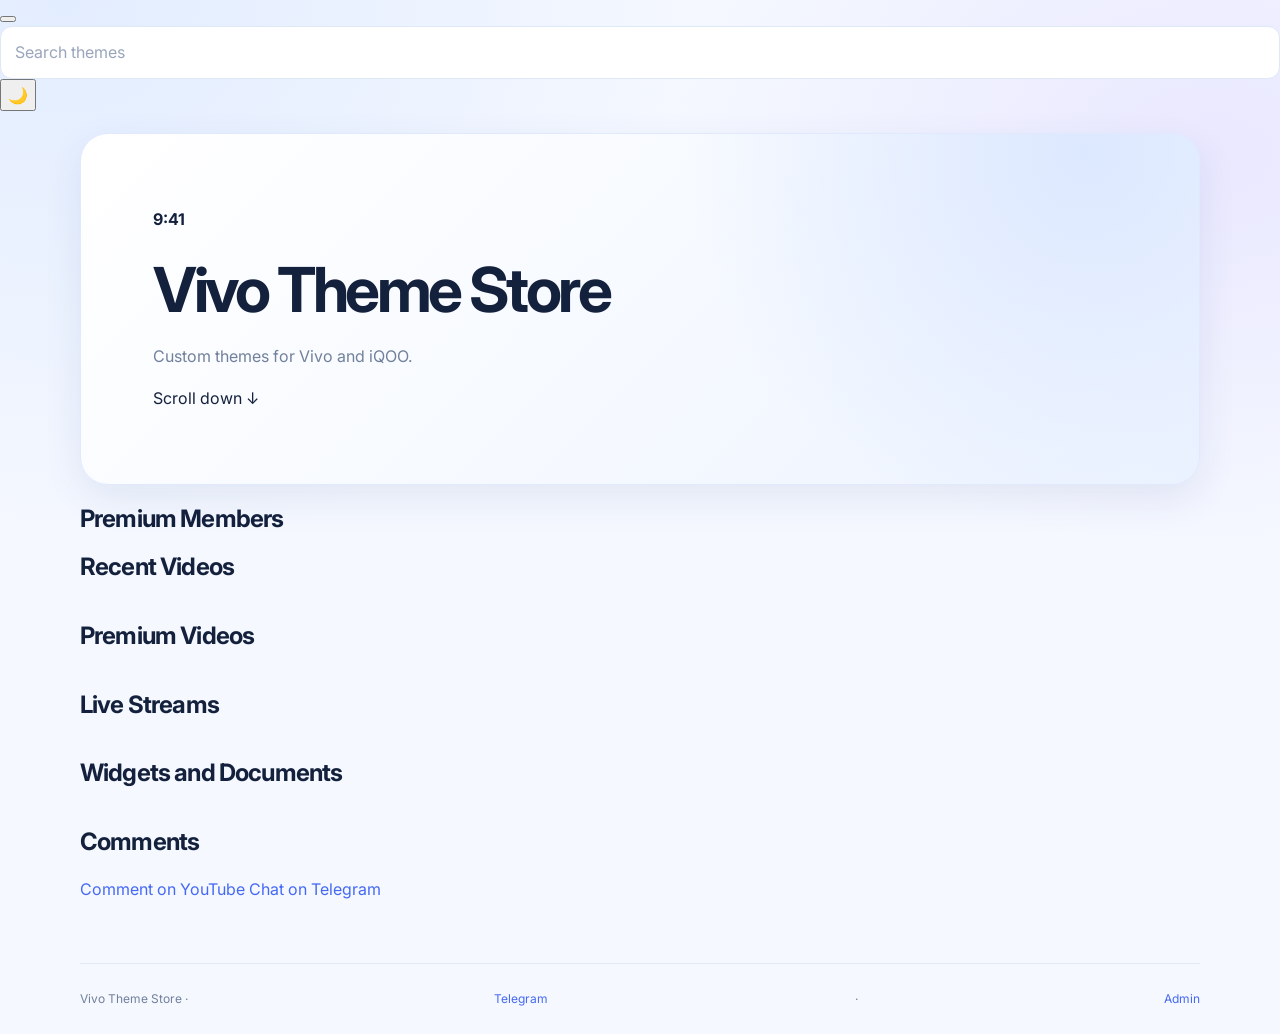
==== commit a118da77: "Update index.html" ====
--- a/index.html
+++ b/index.html
@@ -1,201 +1,66 @@
 <!doctype html>
 <html lang="en">
 <head>
-  <meta charset="utf-8">
-  <meta name="viewport" content="width=device-width, initial-scale=1">
-  <meta name="theme-color" content="#f5f8ff">
-  <meta name="description" content="Discover Vivo and iQOO themes, customization videos, widgets and downloads in one place.">
-  <meta name="color-scheme" content="light dark">
-  <title>Vivo Theme Store — Themes & Customization</title>
-  <link rel="stylesheet" href="style.css?v=20261027-themefix">
+<meta charset="utf-8">
+<meta name="viewport" content="width=device-width,initial-scale=1,viewport-fit=cover">
+<meta name="theme-color" content="#f3f4f7">
+<title>Vivo Theme Store</title>
+<script>try{var t=localStorage.getItem('vivo-theme-store-theme')||(matchMedia('(prefers-color-scheme:dark)').matches?'dark':'light');document.documentElement.setAttribute('data-theme',t)}catch(e){}</script>
+<link rel="preconnect" href="https://fonts.googleapis.com">
+<link rel="preconnect" href="https://fonts.gstatic.com" crossorigin>
+<link href="https://fonts.googleapis.com/css2?family=Sora:wght@300;600&family=Inter:wght@400;500;600&display=swap" rel="stylesheet">
+<link rel="stylesheet" href="style.css">
 </head>
+<body>
+<div class="bgw"></div>
+<div class="fl" id="fl" aria-hidden="true"></div>
 
-<body>
-  <header class="topbar">
-    <button class="icon-btn" id="menuBtn" aria-label="Open menu">☰</button>
+<div class="top">
+  <button class="ib glass g" id="menuBtn" type="button" aria-label="Menu" aria-expanded="false"></button>
+  <label class="sb glass">
+    <span id="searchIcon" style="display:grid;color:var(--mut)" aria-hidden="true"></span>
+    <input id="searchInput" type="search" placeholder="Search themes" aria-label="Search themes">
+  </label>
+  <button class="ib glass g" id="themeToggle" type="button" aria-label="Switch theme"></button>
+</div>
+<div class="menu glass" id="menu" role="menu"></div>
 
-    <a class="brand" href="#home" aria-label="Vivo Theme Store home">
-      <span class="brand-mark">V</span>
-      <span>
-        Vivo <b>Theme Store</b>
-        <small>THEMES • TUTORIALS • CUSTOMIZATION</small>
-      </span>
-    </a>
-
-    <button class="icon-btn" id="themeToggle" type="button" aria-label="Switch to dark mode" title="Switch theme">🌙</button>
-    <button class="icon-btn" id="searchBtn" aria-label="Toggle search">⌕</button>
-  </header>
-
-  <div class="scrim" id="scrim"></div>
-
-  <aside class="sidebar" id="sidebar" aria-label="Main navigation">
-    <div class="side-head">
-      <span class="brand-mark">V</span>
-      <div>
-        <b>Vivo Theme Store</b>
-        <small>EXPLORE YOUR STYLE</small>
-      </div>
-      <button class="icon-btn" id="closeMenu" aria-label="Close menu">×</button>
-    </div>
-
-    <nav>
-      <a href="#latest">▶ Latest Videos</a>
-      <a href="#premium">✦ Premium Videos</a>
-      <a href="#members">♛ Members Only</a>
-      <a href="#live">◉ Live Streams</a>
-      <a href="#widgets">▦ Widgets & Setups</a>
-      <a href="#community">▤ Community Posts</a>
-      <a id="telegramLink" href="https://t.me/your_channel" target="_blank" rel="noopener noreferrer">➤ Telegram Channel</a>
-    </nav>
-
-    <div class="side-foot">Made for Vivo & iQOO fans 💙</div>
-  </aside>
-
-  <main id="home">
-    <section class="hero">
-      <div class="hero-glow"></div>
-
-      <div class="eyebrow">
-        <span class="live-dot"></span>
-        YOUR CUSTOMIZATION HUB
-      </div>
-
-      <h1>
-        Make your phone<br>
-        <span>feel different.</span>
-      </h1>
-
-      <p>
-        Discover beautiful Vivo and iQOO themes, clean home-screen
-        setups, widgets and customization tutorials — all in one place.
-      </p>
-
-      <div class="hero-actions">
-        <a class="btn primary" href="#latest">
-          Explore videos <span>↗</span>
-        </a>
-        <a class="btn ghost" href="#premium">
-          Premium collection
-        </a>
-      </div>
-
-      <div class="hero-meta">
-        <span>PEARL WHITE UI</span>
-        <span>•</span>
-        <span>VIVO & iQOO</span>
-        <span>•</span>
-        <span>THEMES & TUTORIALS</span>
-      </div>
-    </section>
-
-    <div class="search-wrap" id="searchWrap">
-      <input
-        id="searchInput"
-        type="search"
-        placeholder="Search videos, themes, widgets…"
-        aria-label="Search videos"
-      >
-      <button class="icon-btn" id="clearSearch" aria-label="Clear search">×</button>
-    </div>
-
-    <section class="content-section" id="latest">
-      <div class="section-head">
-        <div>
-          <div class="eyebrow">FRESH DROPS</div>
-          <h2>Latest Videos <span class="accent">↗</span></h2>
-        </div>
-        <a class="text-link" href="#latest">Explore <span>→</span></a>
-      </div>
-      <div class="video-row" id="latestGrid"></div>
-    </section>
-
-    <section class="content-section" id="premium">
-      <div class="section-head">
-        <div>
-          <div class="eyebrow">CURATED COLLECTION</div>
-          <h2>Premium Videos <span class="accent">✦</span></h2>
-        </div>
-        <span class="pill">FEATURED</span>
-      </div>
-      <div class="video-row" id="premiumGrid"></div>
-    </section>
-
-    <section class="content-section" id="members">
-      <div class="section-head">
-        <div>
-          <div class="eyebrow">EXCLUSIVE ACCESS</div>
-          <h2>Members Only <span class="accent">♛</span></h2>
+<main>
+  <div class="hero">
+    <div class="stage" id="stage">
+      <div class="ph glass g" id="phone">
+        <div class="scr">
+          <small id="dateText"></small>
+          <b id="clockText">9:41</b>
+          <div class="ap"><i></i><i></i><i></i><i></i><i></i><i></i><i></i><i></i></div>
         </div>
       </div>
+    </div>
+    <h1>Vivo Theme Store</h1>
+    <p>Custom themes for Vivo and iQOO.</p>
+    <div class="cue">Scroll down ↓</div>
+  </div>
 
-      <div class="notice">
-        <span class="notice-icon">♛</span>
-        <div>
-          <b>Members-only videos</b>
-          <p>
-            Join through YouTube to watch protected videos.
-            This site links to YouTube and does not bypass membership.
-          </p>
-        </div>
-      </div>
+  <section class="s" id="sec-members"><h2>Premium Members</h2><div class="mem" id="memberList"></div></section>
+  <section class="s" id="sec-latest"><h2>Recent Videos</h2><div class="grid" id="latestGrid"></div></section>
+  <section class="s" id="sec-premium"><h2>Premium Videos</h2><div class="grid" id="premiumGrid"></div></section>
+  <section class="s" id="sec-live"><h2>Live Streams</h2><div class="grid" id="liveGrid"></div></section>
+  <section class="s" id="sec-widgets"><h2>Widgets and Documents</h2><div class="grid" id="widgetsGrid"></div></section>
+  <section class="s" id="sec-comments">
+    <h2>Comments</h2>
+    <div class="com">
+      <a class="glass g" id="ytComment" href="https://www.youtube.com/@vivothemestore" target="_blank" rel="noopener noreferrer">Comment on YouTube</a>
+      <a class="glass g" id="telegramLink" href="#" target="_blank" rel="noopener noreferrer">Chat on Telegram</a>
+    </div>
+    <div class="grid" id="communityGrid"></div>
+  </section>
 
-      <div class="video-row" id="membersGrid"></div>
-    </section>
+  <footer class="foot">Vivo Theme Store · <a id="footerTelegram" href="#" target="_blank" rel="noopener noreferrer">Telegram</a> · <a href="admin.html">Admin</a></footer>
+</main>
 
-    <section class="content-section" id="live">
-      <div class="section-head">
-        <div>
-          <div class="eyebrow">WATCH TOGETHER</div>
-          <h2>Live Streams <span class="accent">◉</span></h2>
-        </div>
-      </div>
-      <div class="video-row" id="liveGrid"></div>
-    </section>
+<nav class="dock glass" id="dock" aria-label="Sections"></nav>
 
-    <section class="content-section" id="widgets">
-      <div class="section-head">
-        <div>
-          <div class="eyebrow">PERSONALIZE YOUR SETUP</div>
-          <h2>Widgets & Setups <span class="accent">▦</span></h2>
-        </div>
-      </div>
-      <div class="video-row" id="widgetsGrid"></div>
-    </section>
-
-    <section class="content-section" id="community">
-      <div class="section-head">
-        <div>
-          <div class="eyebrow">FROM THE CHANNEL</div>
-          <h2>Community Posts <span class="accent">✧</span></h2>
-        </div>
-      </div>
-      <div id="communityGrid" class="community-grid"></div>
-    </section>
-
-    <footer>
-      <a class="brand footer-brand" href="#home">
-        <span class="brand-mark">V</span>
-        <span>
-          Vivo <b>Theme Store</b>
-          <small>YOUR PHONE, YOUR STYLE.</small>
-        </span>
-      </a>
-
-      <div>Unofficial fan-made theme showcase. Respect creators’ rights.</div>
-
-      <a
-        id="footerTelegram"
-        href="https://t.me/your_channel"
-        target="_blank"
-        rel="noopener noreferrer"
-      >Telegram ↗</a>
-    </footer>
-  </main>
-
-  <div class="toast" id="toast" role="status" aria-live="polite"></div>
-
-  <script src="theme.js"></script>
-  <script src="app.js"></script>
+<script src="theme.js"></script>
+<script src="app.js"></script>
 </body>
 </html>
-
--- a/style.css
+++ b/style.css
@@ -1,8 +1,7 @@
-
 /* ==========================================
    VIVO THEME STORE — PEARL BLUE EDITION
-   Complete Responsive Stylesheet
-   Mobile Layout Fix
+   Complete responsive stylesheet
+   Thumbnail, mobile and dark-mode fixes
    ========================================== */
 
 :root {
@@ -20,15 +19,8 @@
   --radius: 20px;
 }
 
-* {
-  box-sizing: border-box;
-}
-
-html {
-  scroll-behavior: smooth;
-  scroll-padding-top: 85px;
-}
-
+* { box-sizing: border-box; }
+html { scroll-behavior: smooth; scroll-padding-top: 85px; }
 body {
   margin: 0;
   min-height: 100vh;
@@ -38,91 +30,34 @@
     radial-gradient(ellipse at 95% 15%, #e9e8ff 0, transparent 32%),
     var(--bg);
   color: var(--text);
-  font-family: Inter, -apple-system, BlinkMacSystemFont,
-    "Segoe UI", Roboto, Arial, sans-serif;
+  font-family: Inter, -apple-system, BlinkMacSystemFont, "Segoe UI", Roboto, Arial, sans-serif;
   line-height: 1.65;
   -webkit-font-smoothing: antialiased;
 }
-
-a {
-  color: var(--blue);
-  text-decoration: none;
-}
-
-a:hover {
-  color: var(--blue-dark);
-}
-
-button,
-input,
-select,
-textarea {
-  font: inherit;
-}
-
-button,
-a,
-input,
-select {
-  -webkit-tap-highlight-color: transparent;
-}
-
-button {
-  cursor: pointer;
-}
-
-img,
-video {
-  display: block;
-  max-width: 100%;
-}
-
-button:focus-visible,
-a:focus-visible,
-input:focus-visible,
-select:focus-visible,
-textarea:focus-visible {
-  outline: 3px solid rgba(69, 105, 245, 0.35);
+a { color: var(--blue); text-decoration: none; }
+a:hover { color: var(--blue-dark); }
+button, input, select, textarea { font: inherit; }
+button, a, input, select { -webkit-tap-highlight-color: transparent; }
+button { cursor: pointer; }
+img, video { display: block; max-width: 100%; }
+button:focus-visible, a:focus-visible, input:focus-visible,
+select:focus-visible, textarea:focus-visible {
+  outline: 3px solid rgba(69, 105, 245, .35);
   outline-offset: 3px;
 }
-
-h1,
-h2,
-h3,
-h4 {
-  color: var(--text);
-  line-height: 1.2;
-  letter-spacing: -0.035em;
-}
-
-p {
-  overflow-wrap: anywhere;
-}
-
-small {
-  color: var(--muted);
-}
-
-/* ---------- Main layout ---------- */
-
-.container,
-.wrapper,
-main {
+h1, h2, h3, h4 { color: var(--text); line-height: 1.2; letter-spacing: -.035em; }
+p { overflow-wrap: anywhere; }
+small { color: var(--muted); }
+
+.container, .wrapper, main {
   width: min(1120px, calc(100% - 36px));
   margin-inline: auto;
   min-width: 0;
 }
-
-section {
-  scroll-margin-top: 90px;
-}
-
-#home {
-  padding-bottom: 30px;
-}
-
-/* ---------- Header / mobile navigation ---------- */
-
+section { scroll-margin-top: 90px; }
+#home { padding-bottom: 30px; }
+
+/* Header */
 .topbar {
   position: sticky;
   top: 0;
@@ -134,17 +69,12 @@
   width: 100%;
   min-height: 68px;
   padding: 10px max(16px, calc((100% - 1120px) / 2));
-  background: rgba(255, 255, 255, 0.94);
+  background: rgba(255,255,255,.94);
   border-bottom: 1px solid var(--border);
   backdrop-filter: blur(18px);
   -webkit-backdrop-filter: blur(18px);
 }
-
-.topbar .brand {
-  flex: 1 1 auto;
-  min-width: 0;
-}
-
+.topbar .brand { flex: 1 1 auto; min-width: 0; }
 .icon-btn {
   display: inline-flex;
   align-items: center;
@@ -160,15 +90,11 @@
   color: var(--blue-dark);
   font-size: 23px;
   line-height: 1;
-  box-shadow: 0 4px 12px rgba(38, 69, 130, 0.06);
-}
-
-.icon-btn:hover {
-  background: var(--surface-soft);
-}
-
-/* ---------- Brand ---------- */
-
+  box-shadow: 0 4px 12px rgba(38,69,130,.06);
+}
+.icon-btn:hover { background: var(--surface-soft); }
+
+/* Brand */
 .brand {
   display: inline-flex;
   align-items: center;
@@ -179,25 +105,9 @@
   font-weight: 800;
   line-height: 1.2;
 }
-
-.brand > span:last-child {
-  display: flex;
-  flex-direction: column;
-  gap: 3px;
-  min-width: 0;
-}
-
-.brand b {
-  color: var(--blue);
-}
-
-.brand small {
-  font-size: 9px;
-  letter-spacing: 1.2px;
-  font-weight: 700;
-  overflow-wrap: anywhere;
-}
-
+.brand > span:last-child { display: flex; flex-direction: column; gap: 3px; min-width: 0; }
+.brand b { color: var(--blue); }
+.brand small { font-size: 9px; letter-spacing: 1.2px; font-weight: 700; overflow-wrap: anywhere; }
 .brand-mark {
   display: grid;
   place-items: center;
@@ -206,14 +116,13 @@
   height: 43px;
   border-radius: 15px;
   background: linear-gradient(140deg, #8cc5ff, #4569f5 72%);
-  box-shadow: 0 8px 20px rgba(69, 105, 245, 0.24);
+  box-shadow: 0 8px 20px rgba(69,105,245,.24);
   color: #fff;
   font-size: 23px;
   font-weight: 900;
 }
 
-/* ---------- Sidebar ---------- */
-
+/* Sidebar and scrim */
 .sidebar {
   position: fixed;
   inset: 0 auto 0 0;
@@ -227,59 +136,19 @@
   padding-bottom: env(safe-area-inset-bottom);
   background: #fff;
   border-right: 1px solid var(--border);
-  box-shadow: 12px 0 40px rgba(38, 69, 130, 0.15);
+  box-shadow: 12px 0 40px rgba(38,69,130,.15);
   transform: translateX(-105%);
   visibility: hidden;
   pointer-events: none;
-  transition:
-    transform 0.25s ease,
-    visibility 0.25s ease;
-}
-
-.sidebar.open {
-  transform: translateX(0);
-  visibility: visible;
-  pointer-events: auto;
-}
-
-.side-head {
-  display: flex;
-  align-items: center;
-  gap: 10px;
-  padding: 18px 14px;
-  border-bottom: 1px solid var(--border);
-}
-
-.side-head > div {
-  flex: 1;
-  min-width: 0;
-}
-
-.side-head b {
-  display: block;
-  color: var(--text);
-  overflow-wrap: anywhere;
-}
-
-.side-head small {
-  display: block;
-  font-size: 9px;
-  letter-spacing: 1px;
-}
-
-.side-head .icon-btn {
-  flex: 0 0 38px;
-  width: 38px;
-  min-width: 38px;
-  height: 38px;
-}
-
-.sidebar nav {
-  display: grid;
-  gap: 6px;
-  padding: 14px 12px;
-}
-
+  transition: transform .25s ease, visibility .25s ease;
+}
+.sidebar.open { transform: translateX(0); visibility: visible; pointer-events: auto; }
+.side-head { display: flex; align-items: center; gap: 10px; padding: 18px 14px; border-bottom: 1px solid var(--border); }
+.side-head > div { flex: 1; min-width: 0; }
+.side-head b { display: block; color: var(--text); overflow-wrap: anywhere; }
+.side-head small { display: block; font-size: 9px; letter-spacing: 1px; }
+.side-head .icon-btn { flex: 0 0 38px; width: 38px; min-width: 38px; height: 38px; }
+.sidebar nav { display: grid; gap: 6px; padding: 14px 12px; }
 .sidebar nav a {
   display: block;
   min-width: 0;
@@ -290,50 +159,28 @@
   font-size: 14px;
   font-weight: 650;
   overflow-wrap: anywhere;
-  transition: background 0.2s ease, color 0.2s ease;
-}
-
-.sidebar nav a:hover,
-.sidebar nav a:focus-visible {
+}
+.sidebar nav a:hover, .sidebar nav a:focus-visible {
   background: #edf3ff;
   border-color: #dce6ff;
   color: var(--blue-dark);
 }
-
-.side-foot {
-  margin-top: auto;
-  padding: 18px 14px;
-  color: var(--muted);
-  font-size: 12px;
-  border-top: 1px solid var(--border);
-}
-
+.side-foot { margin-top: auto; padding: 18px 14px; color: var(--muted); font-size: 12px; border-top: 1px solid var(--border); }
 .scrim {
   position: fixed;
   inset: 0;
   z-index: 1100;
-  background: rgba(20, 33, 61, 0.38);
+  background: rgba(20,33,61,.38);
   opacity: 0;
   visibility: hidden;
   pointer-events: none;
-  transition:
-    opacity 0.25s ease,
-    visibility 0.25s ease;
-}
-
-.scrim.show {
-  opacity: 1;
-  visibility: visible;
-  pointer-events: auto;
-}
-
-/* ---------- Buttons ---------- */
-
-.btn,
-.button,
-.download-btn,
-button.primary,
-button[type="submit"] {
+  transition: opacity .25s ease, visibility .25s ease;
+}
+.scrim.show { opacity: 1; visibility: visible; pointer-events: auto; }
+body.menu-open { overflow: hidden; }
+
+/* Buttons */
+.btn, .button, .download-btn, button.primary, button[type="submit"] {
   display: inline-flex;
   align-items: center;
   justify-content: center;
@@ -348,41 +195,24 @@
   font-weight: 800;
   text-align: center;
   overflow-wrap: anywhere;
-  box-shadow: 0 8px 20px rgba(69, 105, 245, 0.2);
-  transition:
-    transform 0.2s ease,
-    box-shadow 0.2s ease,
-    background 0.2s ease;
-}
-
-.btn:hover,
-.button:hover,
-.download-btn:hover,
-button.primary:hover,
-button[type="submit"]:hover {
+  box-shadow: 0 8px 20px rgba(69,105,245,.2);
+  transition: transform .2s ease, box-shadow .2s ease, background .2s ease;
+}
+.btn:hover, .button:hover, .download-btn:hover, button.primary:hover, button[type="submit"]:hover {
   color: #fff;
-  box-shadow: 0 12px 25px rgba(69, 105, 245, 0.28);
+  box-shadow: 0 12px 25px rgba(69,105,245,.28);
   transform: translateY(-2px);
 }
-
-.btn.ghost,
-.btn.secondary,
-.button.secondary,
-button.secondary {
+.btn.ghost, .btn.secondary, .button.secondary, button.secondary {
   background: #edf2ff;
   color: #3458d3;
   border-color: #dbe5ff;
   box-shadow: none;
 }
-
-.btn.ghost:hover,
-.btn.secondary:hover,
-.button.secondary:hover,
-button.secondary:hover {
+.btn.ghost:hover, .btn.secondary:hover, .button.secondary:hover, button.secondary:hover {
   background: #e2ebff;
   color: #263fb9;
 }
-
 .small-btn {
   display: inline-flex;
   align-items: center;
@@ -398,28 +228,12 @@
   text-align: center;
   overflow-wrap: anywhere;
 }
-
-.small-btn:hover {
-  color: #fff;
-}
-
-.small-btn.secondary {
-  background: #edf2ff;
-  color: #3458d3;
-  border: 1px solid #dbe5ff;
-}
-
-button:disabled {
-  opacity: 0.48;
-  cursor: not-allowed;
-  transform: none;
-}
-
-/* ---------- Inputs and search ---------- */
-
-input,
-select,
-textarea {
+.small-btn:hover { color: #fff; }
+.small-btn.secondary { background: #edf2ff; color: #3458d3; border: 1px solid #dbe5ff; }
+button:disabled { opacity: .48; cursor: not-allowed; transform: none; }
+
+/* Inputs and search */
+input, select, textarea {
   width: 100%;
   max-width: 100%;
   min-width: 0;
@@ -429,18 +243,8 @@
   background: #fff;
   color: var(--text);
 }
-
-input::placeholder,
-textarea::placeholder {
-  color: #99a6bb;
-}
-
-input[type="checkbox"],
-input[type="radio"] {
-  width: auto;
-  accent-color: var(--blue);
-}
-
+input::placeholder, textarea::placeholder { color: #99a6bb; }
+input[type="checkbox"], input[type="radio"] { width: auto; accent-color: var(--blue); }
 .search-wrap {
   display: none;
   align-items: center;
@@ -449,34 +253,15 @@
   padding: 10px;
   border: 1px solid var(--border);
   border-radius: 16px;
-  background: rgba(255, 255, 255, 0.94);
+  background: rgba(255,255,255,.94);
   box-shadow: var(--shadow);
 }
-
-.search-wrap.visible {
-  display: flex;
-}
-
-.search-wrap input {
-  flex: 1 1 auto;
-  width: 100%;
-  min-width: 0;
-  border: 0;
-  box-shadow: none;
-  outline-offset: -2px;
-}
-
-.search-wrap .icon-btn {
-  flex: 0 0 40px;
-  width: 40px;
-  min-width: 40px;
-  height: 40px;
-}
-
-/* ---------- Hero ---------- */
-
-.hero,
-.hero-section {
+.search-wrap.active, .search-wrap.visible { display: flex; }
+.search-wrap input { flex: 1 1 auto; width: 100%; min-width: 0; border: 0; box-shadow: none; }
+.search-wrap .icon-btn { flex: 0 0 40px; width: 40px; min-width: 40px; height: 40px; }
+
+/* Hero */
+.hero, .hero-section {
   position: relative;
   isolation: isolate;
   min-width: 0;
@@ -485,12 +270,9 @@
   overflow: hidden;
   border: 1px solid #e1e9ff;
   border-radius: 28px;
-  background:
-    radial-gradient(circle at 90% 5%, #dce8ff, transparent 38%),
-    linear-gradient(135deg, #fff, #edf4ff);
+  background: radial-gradient(circle at 90% 5%, #dce8ff, transparent 38%), linear-gradient(135deg, #fff, #edf4ff);
   box-shadow: var(--shadow);
 }
-
 .hero-glow {
   position: absolute;
   z-index: -1;
@@ -499,112 +281,25 @@
   width: 250px;
   height: 250px;
   border-radius: 50%;
-  background: radial-gradient(circle, rgba(128, 183, 255, 0.3), transparent 70%);
+  background: radial-gradient(circle, rgba(128,183,255,.3), transparent 70%);
   pointer-events: none;
 }
-
-.eyebrow {
-  display: flex;
-  align-items: center;
-  flex-wrap: wrap;
-  gap: 8px;
-  color: #526bc2;
-  font-size: 11px;
-  font-weight: 850;
-  letter-spacing: 1.4px;
-}
-
-.live-dot {
-  flex: 0 0 8px;
-  width: 8px;
-  height: 8px;
-  border-radius: 50%;
-  background: #4b8aff;
-  box-shadow: 0 0 0 4px #e0ebff;
-}
-
-.hero h1,
-.hero-section h1 {
-  max-width: 760px;
-  margin: 20px 0 16px;
-  font-size: clamp(36px, 6vw, 62px);
-  letter-spacing: -0.055em;
-  overflow-wrap: anywhere;
-}
-
-.hero h1 span,
-.hero-section h1 span {
-  color: var(--blue);
-}
-
-.hero p,
-.hero-section p {
-  max-width: 650px;
-  color: var(--muted);
-}
-
-.hero-actions {
-  display: flex;
-  flex-wrap: wrap;
-  align-items: center;
-  gap: 12px;
-  margin-top: 24px;
-}
-
-.hero-actions .btn {
-  flex: 0 1 auto;
-  min-width: 0;
-}
-
-.hero-meta {
-  display: flex;
-  flex-wrap: wrap;
-  align-items: center;
-  gap: 7px 10px;
-  margin-top: 28px;
-  color: #6b7ba0;
-  font-size: 10px;
-  font-weight: 800;
-  letter-spacing: 0.08em;
-  overflow-wrap: anywhere;
-}
-
-/* ---------- Content sections ---------- */
-
-.content-section {
-  min-width: 0;
-  margin-top: 42px;
-}
-
-.section-head {
-  display: flex;
-  align-items: center;
-  justify-content: space-between;
-  gap: 16px;
-  margin-bottom: 20px;
-}
-
-.section-head h2 {
-  margin: 8px 0 0;
-  font-size: clamp(23px, 4vw, 32px);
-}
-
-.accent {
-  color: var(--blue);
-}
-
-.text-link {
-  flex-shrink: 0;
-  color: var(--blue);
-  font-size: 13px;
-  font-weight: 800;
-}
-
-.pill,
-.badge,
-.tag,
-.category,
-.label {
+.eyebrow { display: flex; align-items: center; flex-wrap: wrap; gap: 8px; color: #526bc2; font-size: 11px; font-weight: 850; letter-spacing: 1.4px; }
+.live-dot { flex: 0 0 8px; width: 8px; height: 8px; border-radius: 50%; background: #4b8aff; box-shadow: 0 0 0 4px #e0ebff; }
+.hero h1, .hero-section h1 { max-width: 760px; margin: 20px 0 16px; font-size: clamp(36px,6vw,62px); letter-spacing: -.055em; overflow-wrap: anywhere; }
+.hero h1 span, .hero-section h1 span { color: var(--blue); }
+.hero p, .hero-section p { max-width: 650px; color: var(--muted); }
+.hero-actions { display: flex; flex-wrap: wrap; align-items: center; gap: 12px; margin-top: 24px; }
+.hero-actions .btn { flex: 0 1 auto; min-width: 0; }
+.hero-meta { display: flex; flex-wrap: wrap; align-items: center; gap: 7px 10px; margin-top: 28px; color: #6b7ba0; font-size: 10px; font-weight: 800; letter-spacing: .08em; overflow-wrap: anywhere; }
+
+/* Sections and labels */
+.content-section { min-width: 0; margin-top: 42px; }
+.section-head { display: flex; align-items: center; justify-content: space-between; gap: 16px; margin-bottom: 20px; }
+.section-head h2 { margin: 8px 0 0; font-size: clamp(23px,4vw,32px); }
+.accent { color: var(--blue); }
+.text-link { flex-shrink: 0; color: var(--blue); font-size: 13px; font-weight: 800; }
+.pill, .badge, .tag, .category, .label, .card-tag {
   display: inline-flex;
   align-items: center;
   gap: 5px;
@@ -619,167 +314,102 @@
   overflow-wrap: anywhere;
 }
 
-/* ---------- Video listings ---------- */
-
-.video-row,
-.grid,
-.theme-grid,
-.video-grid,
-.cards-grid {
+/* Grids */
+.video-row, .grid, .theme-grid, .video-grid, .cards-grid {
   display: grid;
   grid-template-columns: repeat(3, minmax(0, 1fr));
   gap: 22px;
   min-width: 0;
 }
-
-.video-card,
-.card,
-.theme-card,
-.product-card,
-.item-card,
-.admin-card,
-.community-card {
+.video-card, .card, .theme-card, .product-card, .item-card, .admin-card, .community-card {
   min-width: 0;
   overflow: hidden;
   color: var(--text);
-  background: rgba(255, 255, 255, 0.96);
+  background: rgba(255,255,255,.96);
   border: 1px solid var(--border);
   border-radius: var(--radius);
   box-shadow: var(--shadow);
-  transition:
-    transform 0.22s ease,
-    box-shadow 0.22s ease,
-    border-color 0.22s ease;
-}
-
-.video-card:hover,
-.card:hover,
-.theme-card:hover,
-.product-card:hover,
-.item-card:hover {
+  transition: transform .22s ease, box-shadow .22s ease, border-color .22s ease;
+}
+.video-card:hover, .card:hover, .theme-card:hover, .product-card:hover, .item-card:hover {
   transform: translateY(-3px);
   border-color: #c4d5ff;
-  box-shadow: 0 20px 42px rgba(38, 69, 130, 0.13);
-}
-
-.video-card > a {
+  box-shadow: 0 20px 42px rgba(38,69,130,.13);
+}
+.video-card > a { display: block; min-width: 0; }
+
+/* Thumbnail fix: consistent 16:9 box; image fills the entire box */
+.video-card .thumb, .thumb {
+  position: relative;
   display: block;
-  min-width: 0;
-}
-
-.thumb {
-  position: relative;
-  display: grid;
-  place-items: center;
+  width: 100%;
+  height: auto;
   aspect-ratio: 16 / 9;
   overflow: hidden;
   background: linear-gradient(135deg, #e7efff, #f7f9ff);
 }
-
-.thumb img {
+.video-card .thumb > img, .thumb > img, .thumb img {
+  position: absolute;
+  inset: 0;
+  display: block;
   width: 100%;
   height: 100%;
+  max-width: none;
+  margin: 0;
   object-fit: cover;
-}
-
+  object-position: center;
+}
 .thumb-fallback {
+  position: absolute;
+  inset: 0;
   display: grid;
   place-items: center;
   width: 100%;
   height: 100%;
+  padding: 12px;
   color: #5570db;
   font-size: 18px;
   font-weight: 900;
   text-align: center;
 }
-
 .play {
   position: absolute;
+  z-index: 2;
   right: 10px;
   bottom: 10px;
   padding: 5px 9px;
-  border: 1px solid rgba(255, 255, 255, 0.55);
+  border: 1px solid rgba(255,255,255,.55);
   border-radius: 8px;
-  background: rgba(20, 33, 61, 0.75);
+  background: rgba(20,33,61,.75);
   color: #fff;
   font-size: 10px;
   font-weight: 900;
   backdrop-filter: blur(8px);
 }
-
-.card-body {
-  min-width: 0;
-  padding: 17px;
-}
-
-.card-tag {
-  display: inline-block;
-  max-width: 100%;
-  padding: 4px 9px;
-  border-radius: 999px;
-  background: #edf3ff;
-  color: #3e5ed6;
-  font-size: 10px;
-  font-weight: 850;
-  overflow-wrap: anywhere;
-}
-
-.video-card h3,
-.card h2,
-.card h3,
-.theme-card h2,
-.theme-card h3,
-.product-card h2,
-.product-card h3 {
+.card-body { min-width: 0; padding: 17px; }
+.video-card h3, .card h2, .card h3, .theme-card h2, .theme-card h3, .product-card h2, .product-card h3 {
   margin: 12px 0 8px;
   color: var(--text);
   font-size: 17px;
   overflow-wrap: anywhere;
 }
-
-.video-card p,
-.card p,
-.theme-card p,
-.product-card p {
-  color: var(--muted);
-  font-size: 13px;
-  overflow-wrap: anywhere;
-}
-
-.card-actions {
-  display: flex;
-  flex-wrap: wrap;
-  gap: 8px;
-  margin-top: 16px;
-}
-
-.card-actions > a {
-  flex: 0 1 auto;
-  min-width: 0;
-}
-
-.card img,
-.theme-card img,
-.video-card img,
-.product-card img {
-  width: 100%;
-  object-fit: cover;
-}
-
+.video-card p, .card p, .theme-card p, .product-card p { color: var(--muted); font-size: 13px; overflow-wrap: anywhere; }
+.card-actions { display: flex; flex-wrap: wrap; gap: 8px; margin-top: 16px; }
+.card-actions > a { flex: 0 1 auto; min-width: 0; }
+.card img, .theme-card img, .video-card img, .product-card img { object-fit: cover; }
 .empty {
   grid-column: 1 / -1;
   padding: 24px;
   border: 1px dashed #cbd8f2;
   border-radius: 16px;
-  background: rgba(255, 255, 255, 0.7);
+  background: rgba(255,255,255,.7);
   color: var(--muted);
   font-size: 13px;
   text-align: center;
   overflow-wrap: anywhere;
 }
 
-/* ---------- Members notice ---------- */
-
+/* Notice / members */
 .notice {
   display: flex;
   align-items: flex-start;
@@ -791,48 +421,16 @@
   background: linear-gradient(135deg, #fff, #edf4ff);
   box-shadow: var(--shadow);
 }
-
-.notice-icon {
-  display: grid;
-  place-items: center;
-  flex: 0 0 42px;
-  width: 42px;
-  height: 42px;
-  border-radius: 13px;
-  background: #e5edff;
-  color: var(--blue);
-  font-size: 21px;
-}
-
-.notice p {
-  margin-bottom: 0;
-  color: var(--muted);
-  font-size: 13px;
-}
-
-/* ---------- Community ---------- */
-
-.community-grid {
-  display: grid;
-  grid-template-columns: repeat(2, minmax(0, 1fr));
-  gap: 16px;
-}
-
-.community-card {
-  padding: 18px;
-}
-
-.community-card p {
-  margin-top: 0;
-  overflow-wrap: anywhere;
-}
-
-.community-card small {
-  font-size: 11px;
-}
-
-/* ---------- Footer ---------- */
-
+.notice-icon { display: grid; place-items: center; flex: 0 0 42px; width: 42px; height: 42px; border-radius: 13px; background: #e5edff; color: var(--blue); font-size: 21px; }
+.notice p { margin-bottom: 0; color: var(--muted); font-size: 13px; }
+
+/* Community */
+.community-grid { display: grid; grid-template-columns: repeat(2,minmax(0,1fr)); gap: 16px; }
+.community-card { display: block; padding: 18px; }
+.community-card p { margin-top: 0; overflow-wrap: anywhere; }
+.community-card small { font-size: 11px; }
+
+/* Footer */
 footer {
   display: flex;
   align-items: center;
@@ -845,348 +443,157 @@
   color: var(--muted);
   font-size: 12px;
 }
-
-.footer-brand {
-  font-size: 14px;
-}
-
-.footer-brand .brand-mark {
-  width: 38px;
-  height: 38px;
-  flex-basis: 38px;
-}
-
-footer a {
-  color: var(--blue);
-}
-
-/* ---------- Theme Passport / download page ---------- */
-
-.passport {
-  width: 100%;
-  max-width: 850px;
-  margin-inline: auto;
-  padding: 25px 0 50px;
-}
-
-.passport .intro,
-.passport .panel {
-  min-width: 0;
-  padding: clamp(18px, 4vw, 30px);
-  color: var(--text);
-  background: #fff;
+.footer-brand { font-size: 14px; }
+.footer-brand .brand-mark { width: 38px; height: 38px; flex-basis: 38px; }
+footer a { color: var(--blue); }
+
+/* Theme Passport / download page */
+.passport { width: 100%; max-width: 850px; margin-inline: auto; padding: 25px 0 50px; }
+.passport .intro, .passport .panel {
+  min-width: 0;
+  padding: clamp(18px,4vw,30px);
+  color: var(--text);
+  background: var(--surface);
   border: 1px solid var(--border);
   border-radius: 24px;
   box-shadow: var(--shadow);
 }
-
-.passport .intro {
-  background: linear-gradient(145deg, #fff, #edf4ff);
-}
-
-.passport .intro h1,
-.passport .panel h2 {
-  color: var(--text);
-  overflow-wrap: anywhere;
-}
-
-.passport .muted {
-  color: var(--muted);
-}
-
-.passport .info {
-  color: var(--text);
-  background: #f5f8ff;
-  border: 1px solid var(--border);
-  border-radius: 14px;
-  overflow-wrap: anywhere;
-}
-
-.passport .info strong {
-  color: var(--text);
-}
-
-.passport .check {
-  color: var(--text);
-  background: #fbfcff;
-  border: 1px solid var(--border);
-  border-radius: 14px;
-}
-
-.passport .dot {
-  color: var(--muted);
-  background: #fff;
-  border: 1px solid var(--border);
-}
-
-.passport .dot.active {
-  color: #fff;
-  background: var(--blue);
-  border-color: var(--blue);
-}
-
-.passport .dot.done {
-  color: var(--blue-dark);
-  background: #e6efff;
-}
-
-.passport .track {
-  overflow: hidden;
-  border-radius: 999px;
-  background: #e5ecfa;
-}
-
-.passport .fill {
-  height: 100%;
-  border-radius: inherit;
-  background: linear-gradient(90deg, #4569f5, #62b8ff);
-}
-
-.passport input,
-.passport select,
-.passport textarea {
-  width: 100%;
-  min-width: 0;
-}
-
-.passport button,
-.passport a {
-  overflow-wrap: anywhere;
-}
-
-.passport footer {
-  display: block;
-  padding: 25px 0;
-  border: 0;
-  text-align: center;
-  color: var(--muted);
-  font-size: 12px;
-}
-
-/* ---------- Tablet ---------- */
-
+.passport .intro { background: linear-gradient(145deg, var(--surface), var(--surface-soft)); }
+.passport .intro h1, .passport .panel h2 { color: var(--text); overflow-wrap: anywhere; }
+.passport .muted { color: var(--muted); }
+.passport .info { color: var(--text); background: var(--surface-soft); border: 1px solid var(--border); border-radius: 14px; overflow-wrap: anywhere; }
+.passport .info strong { color: var(--text); }
+.passport .check { color: var(--text); background: var(--surface); border: 1px solid var(--border); border-radius: 14px; }
+.passport .dot { color: var(--muted); background: var(--surface); border: 1px solid var(--border); }
+.passport .dot.active { color: #fff; background: var(--blue); border-color: var(--blue); }
+.passport .dot.done { color: var(--blue-dark); background: var(--surface-soft); }
+.passport .track { overflow: hidden; border-radius: 999px; background: var(--border); }
+.passport .fill { height: 100%; border-radius: inherit; background: linear-gradient(90deg,#4569f5,#62b8ff); }
+.passport input, .passport select, .passport textarea { width: 100%; min-width: 0; }
+.passport button, .passport a { overflow-wrap: anywhere; }
+.passport footer { display: block; padding: 25px 0; border: 0; text-align: center; color: var(--muted); font-size: 12px; }
+
+/* Tablet */
 @media (max-width: 850px) {
-  .video-row,
-  .grid,
-  .theme-grid,
-  .video-grid,
-  .cards-grid {
-    grid-template-columns: repeat(2, minmax(0, 1fr));
+  .video-row, .grid, .theme-grid, .video-grid, .cards-grid {
+    grid-template-columns: repeat(2,minmax(0,1fr));
     gap: 16px;
   }
-
-  .hero,
-  .hero-section {
-    padding: 36px 28px;
-  }
-
-  .topbar {
-    padding-inline: 16px;
-  }
-}
-
-/* ---------- Mobile ---------- */
-
+  .hero, .hero-section { padding: 36px 28px; }
+  .topbar { padding-inline: 16px; }
+}
+
+/* Mobile */
 @media (max-width: 560px) {
-  html {
-    scroll-padding-top: 76px;
-  }
-
-  .container,
-  .wrapper,
-  main {
-    width: calc(100% - 24px);
-  }
-
-  .topbar {
-    gap: 8px;
-    min-height: 62px;
-    padding: 9px 12px;
-  }
-
-  .topbar .brand {
-    gap: 8px;
-    font-size: 13px;
-  }
-
-  .topbar .brand small {
-    font-size: 7px;
-    letter-spacing: 0.5px;
-    line-height: 1.4;
-  }
-
-  .topbar .brand-mark {
-    flex-basis: 36px;
-    width: 36px;
-    height: 36px;
-    border-radius: 12px;
-    font-size: 20px;
-  }
-
-  .topbar .icon-btn {
-    flex-basis: 38px;
-    width: 38px;
-    min-width: 38px;
-    height: 38px;
-  }
-
-  .video-row,
-  .grid,
-  .theme-grid,
-  .video-grid,
-  .cards-grid,
-  .community-grid {
-    grid-template-columns: minmax(0, 1fr);
+  html { scroll-padding-top: 76px; }
+  .container, .wrapper, main { width: calc(100% - 24px); }
+  .topbar { gap: 8px; min-height: 62px; padding: 9px 12px; }
+  .topbar .brand { gap: 8px; font-size: 13px; }
+  .topbar .brand small { font-size: 7px; letter-spacing: .5px; line-height: 1.4; }
+  .topbar .brand-mark { flex-basis: 36px; width: 36px; height: 36px; border-radius: 12px; font-size: 20px; }
+  .topbar .icon-btn { flex-basis: 38px; width: 38px; min-width: 38px; height: 38px; }
+  .video-row, .grid, .theme-grid, .video-grid, .cards-grid, .community-grid {
+    grid-template-columns: minmax(0,1fr);
     gap: 15px;
   }
-
-  .hero,
-  .hero-section {
-    margin-top: 14px;
-    padding: 26px 18px;
-    border-radius: 21px;
-  }
-
-  .hero h1,
-  .hero-section h1 {
-    margin-top: 17px;
-    font-size: clamp(32px, 9vw, 44px);
-  }
-
-  .hero p,
-  .hero-section p {
-    font-size: 14px;
-  }
-
-  .hero-actions {
-    display: flex;
-    flex-direction: column;
-    align-items: stretch;
-    gap: 11px;
-    width: 100%;
-  }
-
-  .hero-actions .btn {
-    display: flex;
-    width: 100%;
-    max-width: 100%;
-    min-height: 46px;
-    margin: 0;
-    padding: 12px 15px;
-  }
-
-  .hero-meta {
-    gap: 7px;
-    margin-top: 22px;
-    font-size: 9px;
-    letter-spacing: 0.04em;
-  }
-
-  .section-head {
-    align-items: flex-start;
-    gap: 12px;
-  }
-
-  .section-head h2 {
-    font-size: 25px;
-  }
-
-  .content-section {
-    margin-top: 34px;
-  }
-
-  .card-body {
-    padding: 15px;
-  }
-
-  .card-actions > a {
-    flex: 1 1 auto;
-  }
-
-  .notice {
-    padding: 14px;
-  }
-
-  .search-wrap {
-    margin: 14px 0;
-  }
-
-  .passport {
-    padding-top: 16px;
-  }
-
-  .passport .intro,
-  .passport .panel {
-    border-radius: 18px;
-  }
-
-  footer {
-    align-items: flex-start;
-    flex-direction: column;
-    gap: 14px;
-    margin-top: 40px;
-  }
-}
-
-/* ---------- Reduced motion ---------- */
-
-@media (prefers-reduced-motion: reduce) {
-  *,
-  *::before,
-  *::after {
-    scroll-behavior: auto !important;
-    transition: none !important;
-    animation: none !important;
-  }
-   }
-   
-
-
-/* ---------- Persistent manual theme switch ---------- */
-:root[data-theme="dark"], body[data-theme="dark"] {
+  .hero, .hero-section { margin-top: 14px; padding: 26px 18px; border-radius: 21px; }
+  .hero h1, .hero-section h1 { margin-top: 17px; font-size: clamp(32px,9vw,44px); }
+  .hero p, .hero-section p { font-size: 14px; }
+  .hero-actions { display: flex; flex-direction: column; align-items: stretch; gap: 11px; width: 100%; }
+  .hero-actions .btn { display: flex; width: 100%; max-width: 100%; min-height: 46px; margin: 0; padding: 12px 15px; }
+  .hero-meta { gap: 7px; margin-top: 22px; font-size: 9px; letter-spacing: .04em; }
+  .section-head { align-items: flex-start; gap: 12px; }
+  .section-head h2 { font-size: 25px; }
+  .content-section { margin-top: 34px; }
+  .card-body { padding: 15px; }
+  .card-actions > a { flex: 1 1 auto; }
+  .notice { padding: 14px; }
+  .search-wrap { margin: 14px 0; }
+  .passport { padding-top: 16px; }
+  .passport .intro, .passport .panel { border-radius: 18px; }
+  footer { align-items: flex-start; flex-direction: column; gap: 14px; margin-top: 40px; }
+}
+
+/* Dark theme: works with data-theme="dark" on html or body */
+:root[data-theme="dark"], html[data-theme="dark"], body[data-theme="dark"] {
   color-scheme: dark;
   --bg: #0b1020;
   --surface: #131b2d;
   --surface-soft: #1a2640;
   --text: #edf3ff;
   --muted: #a8b5ce;
-  --blue: #7892ff;
-  --blue-dark: #5d78ef;
+  --blue: #91a5ff;
+  --blue-dark: #7892ff;
   --blue-light: #9cc8ff;
   --border: #2b3854;
-  --shadow: 0 14px 38px rgba(0, 0, 0, .28);
-}
-html[data-theme="dark"] body { background: var(--bg); color: var(--text); }
-html[data-theme="dark"] .topbar,
-html[data-theme="dark"] .sidebar,
-html[data-theme="dark"] .search-wrap,
-html[data-theme="dark"] .video-card,
-html[data-theme="dark"] .card,
-html[data-theme="dark"] .theme-card,
-html[data-theme="dark"] .product-card,
-html[data-theme="dark"] .item-card,
-html[data-theme="dark"] .notice,
-html[data-theme="dark"] footer,
-html[data-theme="dark"] .community-card,
-html[data-theme="dark"] .search-wrap input { background-color: var(--surface); color: var(--text); border-color: var(--border); }
-html[data-theme="dark"] .hero { background: linear-gradient(135deg, #172544, #111a31 65%, #202b4b); }
-html[data-theme="dark"] .eyebrow, html[data-theme="dark"] .section-head h2,
+  --shadow: 0 14px 38px rgba(0,0,0,.28);
+}
+html[data-theme="dark"] body, body[data-theme="dark"] { background: var(--bg); color: var(--text); }
+html[data-theme="dark"] .topbar, body[data-theme="dark"] .topbar,
+html[data-theme="dark"] .sidebar, body[data-theme="dark"] .sidebar,
+html[data-theme="dark"] .search-wrap, body[data-theme="dark"] .search-wrap,
+html[data-theme="dark"] .video-card, body[data-theme="dark"] .video-card,
+html[data-theme="dark"] .card, body[data-theme="dark"] .card,
+html[data-theme="dark"] .theme-card, body[data-theme="dark"] .theme-card,
+html[data-theme="dark"] .product-card, body[data-theme="dark"] .product-card,
+html[data-theme="dark"] .item-card, body[data-theme="dark"] .item-card,
+html[data-theme="dark"] .notice, body[data-theme="dark"] .notice,
+html[data-theme="dark"] .community-card, body[data-theme="dark"] .community-card {
+  background-color: var(--surface);
+  color: var(--text);
+  border-color: var(--border);
+}
+html[data-theme="dark"] .hero, html[data-theme="dark"] .hero-section,
+body[data-theme="dark"] .hero, body[data-theme="dark"] .hero-section {
+  background: linear-gradient(135deg,#172544,#111a31 65%,#202b4b);
+  border-color: var(--border);
+}
+html[data-theme="dark"] h1, html[data-theme="dark"] h2, html[data-theme="dark"] h3,
 html[data-theme="dark"] .brand, html[data-theme="dark"] .brand b,
-html[data-theme="dark"] .card-body, html[data-theme="dark"] .video-card,
-html[data-theme="dark"] .sidebar nav a { color: var(--text); }
-html[data-theme="dark"] .thumb { background: #111827; }
-html[data-theme="dark"] .icon-btn { color: var(--text); border-color: var(--border); background: var(--surface-soft); }
-html[data-theme="dark"] .pill { background: #27365b; color: #dce6ff; }
-html[data-theme="dark"] input, html[data-theme="dark"] textarea, html[data-theme="dark"] select { background: #111a2d; color: var(--text); border-color: var(--border); }
-#themeToggle { min-width: 42px; font-size: 17px; }
-/* Crop image letterboxing rather than stretching the thumbnail. */
-.thumb { isolation: isolate; }
-.thumb img { display:block; object-fit: cover; object-position: center; }
-@media (max-width: 560px) {
-  .topbar { gap: 8px; padding-left: 12px; padding-right: 12px; }
-  .brand small { font-size: 8px; letter-spacing: .04em; }
-  #themeToggle { min-width: 38px; padding: 8px; }
-  .video-row { grid-template-columns: minmax(0, 1fr); }
-  .video-card, .card, .theme-card, .product-card, .item-card { min-width: 0; }
-  .thumb { aspect-ratio: 16 / 9; }
-}
+html[data-theme="dark"] .sidebar nav a, body[data-theme="dark"] h1,
+body[data-theme="dark"] h2, body[data-theme="dark"] h3,
+body[data-theme="dark"] .brand, body[data-theme="dark"] .brand b,
+body[data-theme="dark"] .sidebar nav a { color: var(--text); }
+html[data-theme="dark"] .thumb, body[data-theme="dark"] .thumb { background: #111827; }
+html[data-theme="dark"] input, html[data-theme="dark"] select,
+html[data-theme="dark"] textarea, body[data-theme="dark"] input,
+body[data-theme="dark"] select, body[data-theme="dark"] textarea {
+  background: #10182a;
+  color: var(--text);
+  border-color: var(--border);
+}
+html[data-theme="dark"] .icon-btn, body[data-theme="dark"] .icon-btn {
+  background: var(--surface);
+  color: var(--blue);
+  border-color: var(--border);
+}
+html[data-theme="dark"] .btn.ghost, html[data-theme="dark"] .btn.secondary,
+body[data-theme="dark"] .btn.ghost, body[data-theme="dark"] .btn.secondary {
+  background: #202d49;
+  color: #c7d4ff;
+  border-color: #35476b;
+   /* Fix video thumbnail black space */
+.video-card .thumbnail,
+.video-card .video-thumbnail,
+.video-card .thumbnail img,
+.video-card .video-thumbnail img {
+  box-sizing: border-box;
+}
+
+.video-card .thumbnail img,
+.video-card .video-thumbnail img {
+  display: block;
+  width: 100%;
+  height: 100%;
+  object-fit: cover;
+  object-position: center;
+}
+
+.video-card .thumbnail,
+.video-card .video-thumbnail {
+  overflow: hidden;
+}
+}
+html[data-theme="dark"] .pill, html[data-theme="dark"] .badge,
+html[data-theme="dark"] .tag, html[data-theme="dark"] .category,
+body[data-theme="dark"] .pill, body[data-the
